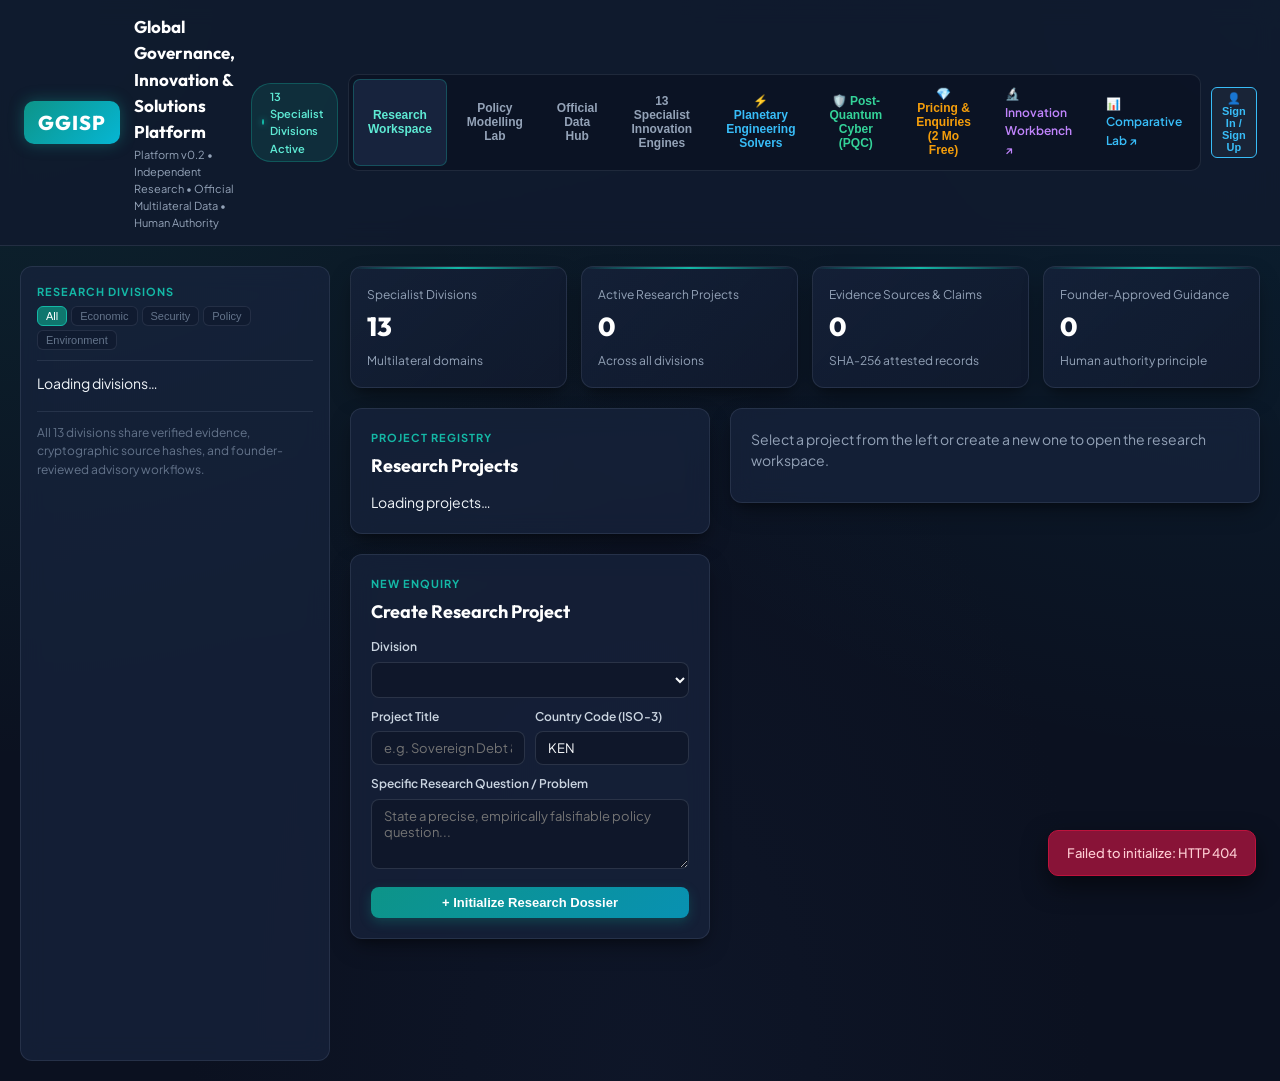
==== ggisp/index.html @ aaa2b077 "feat(pricing): Set Sovereign tier charges to ,000 USD/month with 2-month free trial" ====
<!doctype html>
<html lang="en">
<head>
  <meta charset="utf-8">
  <meta name="viewport" content="width=device-width, initial-scale=1">
  <title>GGISP Platform v0.2 • Global Governance, Innovation & Solutions Platform</title>
  <link rel="preconnect" href="https://fonts.googleapis.com">
  <link rel="preconnect" href="https://fonts.gstatic.com" crossorigin>
  <link href="https://fonts.googleapis.com/css2?family=Outfit:wght@400;500;600;700;800&family=Plus+Jakarta+Sans:wght@400;500;600;700&display=swap" rel="stylesheet">
  <style>
    :root {
      --bg-main: #0b1120;
      --bg-surface: #111a2e;
      --bg-card: #17233d;
      --bg-glass: rgba(23, 35, 61, 0.75);
      --border: rgba(148, 163, 184, 0.15);
      --border-accent: rgba(20, 184, 166, 0.4);
      --teal-glow: #14b8a6;
      --teal-dark: #0f766e;
      --cyan: #06b6d4;
      --gold: #f59e0b;
      --rose: #f43f5e;
      --emerald: #10b981;
      --text-main: #f1f5f9;
      --text-muted: #94a3b8;
      --text-dim: #64748b;
      --radius: 12px;
      --shadow: 0 10px 25px -5px rgba(0, 0, 0, 0.4), 0 8px 10px -6px rgba(0, 0, 0, 0.3);
    }
    * { box-sizing: border-box; }
    body {
      margin: 0;
      background: var(--bg-main);
      color: var(--text-main);
      font-family: 'Plus Jakarta Sans', -apple-system, BlinkMacSystemFont, Segoe UI, Roboto, sans-serif;
      font-size: 14px;
      line-height: 1.55;
      background-image: 
        radial-gradient(at 0% 0%, rgba(20, 184, 166, 0.12) 0px, transparent 50%),
        radial-gradient(at 100% 0%, rgba(6, 182, 212, 0.1) 0px, transparent 50%),
        radial-gradient(at 50% 100%, rgba(15, 23, 42, 0.8) 0px, transparent 50%);
      min-height: 100vh;
    }
    header {
      background: rgba(17, 26, 46, 0.85);
      backdrop-filter: blur(12px);
      border-bottom: 1px solid var(--border);
      padding: 14px 24px;
      position: sticky;
      top: 0;
      z-index: 50;
      display: flex;
      align-items: center;
      justify-content: space-between;
      gap: 16px;
    }
    .brand { display: flex; align-items: center; gap: 14px; }
    .brand-logo {
      background: linear-gradient(135deg, #0d9488, #06b6d4);
      color: white;
      font-family: 'Outfit', sans-serif;
      font-weight: 800;
      font-size: 20px;
      padding: 6px 14px;
      border-radius: 10px;
      letter-spacing: 1px;
      box-shadow: 0 0 15px rgba(20, 184, 166, 0.35);
    }
    .brand h1 { margin: 0; font-family: 'Outfit', sans-serif; font-size: 17px; font-weight: 700; color: #fff; }
    .brand small { display: block; color: var(--text-muted); font-size: 11px; }
    .header-pills { display: flex; align-items: center; gap: 10px; }
    .status-pill {
      background: rgba(20, 184, 166, 0.12);
      border: 1px solid rgba(20, 184, 166, 0.3);
      color: #5eead4;
      font-size: 11px;
      font-weight: 600;
      padding: 4px 10px;
      border-radius: 20px;
      display: flex;
      align-items: center;
      gap: 6px;
    }
    .status-pill::before {
      content: ''; display: inline-block; width: 6px; height: 6px; border-radius: 50%; background: #14b8a6;
      box-shadow: 0 0 6px #14b8a6;
    }
    .top-nav {
      display: flex;
      gap: 6px;
      background: rgba(11, 17, 32, 0.6);
      padding: 4px;
      border-radius: 10px;
      border: 1px solid var(--border);
    }
    .nav-btn {
      background: transparent;
      border: 0;
      color: var(--text-muted);
      padding: 6px 14px;
      border-radius: 7px;
      font-size: 12px;
      font-weight: 600;
      cursor: pointer;
      transition: all .2s;
    }
    .nav-btn.active, .nav-btn:hover { background: var(--bg-card); color: #fff; }
    .nav-btn.active { color: #5eead4; border: 1px solid rgba(20, 184, 166, 0.3); }

    .layout {
      max-width: 1540px;
      margin: 0 auto;
      padding: 20px;
      display: grid;
      grid-template-columns: 310px minmax(0, 1fr);
      gap: 20px;
    }
    aside {
      background: var(--bg-glass);
      backdrop-filter: blur(12px);
      border: 1px solid var(--border);
      border-radius: var(--radius);
      padding: 16px;
      height: calc(100vh - 105px);
      overflow-y: auto;
      position: sticky;
      top: 85px;
    }
    .panel {
      background: var(--bg-glass);
      backdrop-filter: blur(12px);
      border: 1px solid var(--border);
      border-radius: var(--radius);
      padding: 20px;
      margin-bottom: 20px;
      box-shadow: var(--shadow);
    }
    .panel:hover { border-color: rgba(148, 163, 184, 0.25); }

    .eyebrow {
      font-size: 11px;
      font-weight: 700;
      text-transform: uppercase;
      letter-spacing: 1px;
      color: var(--teal-glow);
      margin-bottom: 6px;
      display: flex;
      align-items: center;
      gap: 6px;
    }
    h2 { font-family: 'Outfit', sans-serif; font-size: 18px; font-weight: 700; margin: 0 0 12px; color: #fff; }
    h3 { font-family: 'Outfit', sans-serif; font-size: 15px; font-weight: 600; margin: 0 0 8px; color: #e2e8f0; }
    p { margin: 0 0 10px; color: var(--text-muted); }
    .help { font-size: 12px; color: var(--text-dim); }

    /* Domain List */
    .domain-filter {
      display: flex;
      gap: 4px;
      flex-wrap: wrap;
      margin-bottom: 12px;
      padding-bottom: 10px;
      border-bottom: 1px solid var(--border);
    }
    .df-btn {
      background: rgba(15, 23, 42, 0.5);
      border: 1px solid var(--border);
      color: var(--text-dim);
      font-size: 11px;
      padding: 3px 8px;
      border-radius: 6px;
      cursor: pointer;
    }
    .df-btn.active { background: var(--teal-dark); color: #fff; border-color: var(--teal-glow); }

    .domain-item {
      width: 100%;
      text-align: left;
      padding: 10px 12px;
      border-radius: 8px;
      background: transparent;
      border: 1px solid transparent;
      color: var(--text-main);
      display: flex;
      justify-content: space-between;
      align-items: center;
      cursor: pointer;
      margin-bottom: 4px;
      transition: all .15s;
    }
    .domain-item:hover { background: rgba(255, 255, 255, 0.04); }
    .domain-item.active { background: rgba(20, 184, 166, 0.12); border-color: var(--border-accent); color: #5eead4; }
    .domain-info b { display: block; font-size: 13px; font-weight: 600; }
    .domain-info small { color: var(--text-dim); font-size: 11px; }
    .badge {
      background: rgba(148, 163, 184, 0.15);
      color: var(--text-muted);
      font-size: 11px;
      padding: 2px 7px;
      border-radius: 12px;
      font-weight: 600;
    }

    /* Metrics Grid */
    .metrics {
      display: grid;
      grid-template-columns: repeat(4, 1fr);
      gap: 14px;
      margin-bottom: 20px;
    }
    .metric-card {
      background: linear-gradient(135deg, rgba(23, 35, 61, 0.7), rgba(17, 26, 46, 0.8));
      border: 1px solid var(--border);
      padding: 16px;
      border-radius: var(--radius);
      box-shadow: var(--shadow);
      position: relative;
      overflow: hidden;
    }
    .metric-card::after {
      content: '';
      position: absolute;
      top: 0; left: 0; right: 0; height: 2px;
      background: linear-gradient(90deg, transparent, var(--teal-glow), transparent);
    }
    .metric-num { font-family: 'Outfit', sans-serif; font-size: 26px; font-weight: 800; color: #fff; margin: 2px 0; }
    .metric-card small { color: var(--text-muted); font-size: 12px; }

    /* Work Area Grid */
    .grid-2 { display: grid; grid-template-columns: 360px minmax(0, 1fr); gap: 20px; }

    /* Forms & Inputs */
    label { display: block; font-size: 12px; font-weight: 600; color: #cbd5e1; margin-bottom: 5px; }
    input:not([type="checkbox"]), select, textarea {
      width: 100%;
      background: #0f172a;
      border: 1px solid rgba(148, 163, 184, 0.2);
      border-radius: 8px;
      padding: 8px 12px;
      color: #f8fafc;
      font-family: inherit;
      font-size: 13px;
      transition: border-color .2s;
    }
    input:focus, select:focus, textarea:focus {
      outline: none;
      border-color: var(--teal-glow);
      box-shadow: 0 0 0 3px rgba(20, 184, 166, 0.2);
    }
    textarea { min-height: 70px; resize: vertical; }
    .row-2 { display: grid; grid-template-columns: 1fr 1fr; gap: 10px; }
    .row-3 { display: grid; grid-template-columns: 1fr 1fr 1fr; gap: 10px; }

    /* Buttons */
    .btn {
      display: inline-flex;
      align-items: center;
      justify-content: center;
      gap: 6px;
      padding: 8px 16px;
      border-radius: 8px;
      font-weight: 600;
      font-size: 13px;
      cursor: pointer;
      transition: all .2s;
      border: 0;
    }
    .btn-primary {
      background: linear-gradient(135deg, #0d9488, #0891b2);
      color: white;
      box-shadow: 0 4px 12px rgba(13, 148, 136, 0.3);
    }
    .btn-primary:hover { opacity: 0.92; transform: translateY(-1px); }
    .btn-secondary {
      background: rgba(30, 41, 59, 0.7);
      border: 1px solid var(--border);
      color: #e2e8f0;
    }
    .btn-secondary:hover { background: rgba(51, 65, 85, 0.8); border-color: rgba(148, 163, 184, 0.3); }
    .btn-gold {
      background: linear-gradient(135deg, #d97706, #b45309);
      color: white;
    }
    .btn-sm { font-size: 11px; padding: 4px 10px; border-radius: 6px; }

    /* Tags & Statuses */
    .tag {
      font-size: 11px;
      font-weight: 700;
      padding: 3px 8px;
      border-radius: 12px;
      display: inline-flex;
      align-items: center;
      gap: 4px;
      text-transform: uppercase;
      letter-spacing: 0.5px;
    }
    .tag.supported, .tag.ready, .tag.approved { background: rgba(16, 185, 129, 0.15); color: #34d399; border: 1px solid rgba(16, 185, 129, 0.3); }
    .tag.unverified, .tag.concept, .tag.draft { background: rgba(245, 158, 11, 0.15); color: #fbbf24; border: 1px solid rgba(245, 158, 11, 0.3); }
    .tag.disputed, .tag.error { background: rgba(244, 63, 94, 0.15); color: #fb7185; border: 1px solid rgba(244, 63, 94, 0.3); }
    .tag.research, .tag.review { background: rgba(6, 182, 212, 0.15); color: #38bdf8; border: 1px solid rgba(6, 182, 212, 0.3); }

    /* Project Cards */
    .project-card {
      background: rgba(15, 23, 42, 0.6);
      border: 1px solid var(--border);
      border-radius: 9px;
      padding: 12px 14px;
      margin-bottom: 8px;
      cursor: pointer;
      text-align: left;
      width: 100%;
      color: var(--text-main);
      transition: all .15s;
    }
    .project-card:hover { border-color: rgba(20, 184, 166, 0.4); background: rgba(20, 184, 166, 0.05); }
    .project-card.active { border-color: var(--teal-glow); background: rgba(20, 184, 166, 0.12); }
    .project-card b { display: block; font-size: 13px; margin-bottom: 3px; color: #fff; }
    .project-card small { color: var(--text-muted); font-size: 11px; }

    /* Dossier Records */
    .record-card {
      background: rgba(15, 23, 42, 0.5);
      border: 1px solid var(--border);
      border-radius: 9px;
      padding: 14px;
      margin-bottom: 10px;
    }
    .record-card:hover { border-color: rgba(148, 163, 184, 0.25); }
    .record-header { display: flex; justify-content: space-between; align-items: flex-start; gap: 10px; margin-bottom: 6px; }

    /* Live Data Card */
    .data-pill {
      background: rgba(15, 23, 42, 0.8);
      border: 1px solid var(--border);
      border-radius: 8px;
      padding: 10px;
      text-align: center;
    }
    .data-pill small { color: var(--text-dim); display: block; font-size: 10px; text-transform: uppercase; }
    .data-pill b { font-family: 'Outfit', sans-serif; font-size: 16px; color: #38bdf8; display: block; margin-top: 2px; }

    /* SVG Chart */
    .chart-container {
      background: #090d16;
      border: 1px solid var(--border);
      border-radius: 10px;
      padding: 14px;
      margin: 14px 0;
    }
    svg.chart { width: 100%; height: 210px; overflow: visible; }
    .chart-legend { display: flex; gap: 15px; font-size: 11px; margin-top: 8px; justify-content: center; }
    .legend-item { display: flex; align-items: center; gap: 5px; color: var(--text-muted); }
    .legend-color { width: 10px; height: 10px; border-radius: 2px; }

    /* Notification message */
    #notification {
      position: fixed;
      bottom: 24px;
      right: 24px;
      max-width: 420px;
      z-index: 100;
      padding: 12px 18px;
      border-radius: 10px;
      box-shadow: 0 10px 25px rgba(0,0,0,0.5);
      font-size: 13px;
      font-weight: 500;
      display: none;
      animation: slideIn .2s ease;
    }
    #notification.success { background: #064e3b; border: 1px solid #059669; color: #a7f3d0; }
    #notification.error { background: #881337; border: 1px solid #be123c; color: #fecdd3; }
    @keyframes slideIn { from { transform: translateY(20px); opacity: 0; } to { transform: translateY(0); opacity: 1; } }

    /* Responsive */
    @media (max-width: 1080px) {
      .layout { grid-template-columns: 1fr; }
      aside { height: auto; position: static; }
      .grid-2 { grid-template-columns: 1fr; }
      .metrics { grid-template-columns: repeat(2, 1fr); }
    }
  </style>
</head>
<body>

<header>
  <div class="brand">
    <div class="brand-logo">GGISP</div>
    <div>
      <h1>Global Governance, Innovation & Solutions Platform</h1>
      <small>Platform v0.2 • Independent Research • Official Multilateral Data • Human Authority</small>
    </div>
  </div>
  <div class="header-pills">
    <span class="status-pill">13 Specialist Divisions Active</span>
    <div class="top-nav">
      <button class="nav-btn active" data-tab="workspace">Research Workspace</button>
      <button class="nav-btn" data-tab="models">Policy Modelling Lab</button>
      <button class="nav-btn" data-tab="official-data">Official Data Hub</button>
      <button class="nav-btn" data-tab="specialist">13 Specialist Innovation Engines</button>
      <button class="nav-btn" data-tab="engineering" style="color: #38bdf8; font-weight: 700;">⚡ Planetary Engineering Solvers</button>
      <button class="nav-btn" data-tab="pqc" style="color: #34d399; font-weight: 700;">🛡️ Post-Quantum Cyber (PQC)</button>
      <button class="nav-btn" data-tab="pricing" style="color: #f59e0b; font-weight: 700;">💎 Pricing & Enquiries (2 Mo Free)</button>
      <a href="/workbench" target="_blank" class="nav-btn" style="color:#c084fc; text-decoration:none; display:inline-flex; align-items:center; gap:4px;">🔬 Innovation Workbench ↗</a>
      <a href="/lab" target="_blank" class="nav-btn" style="color:#38bdf8; text-decoration:none; display:inline-flex; align-items:center; gap:4px;">📊 Comparative Lab ↗</a>
    </div>
    <div id="userAuthWidget" style="display: flex; align-items: center; gap: 8px;">
      <button id="authModalBtn" class="btn btn-secondary btn-sm" style="border-color: #38bdf8; color: #38bdf8; display: flex; align-items: center; gap: 5px; cursor: pointer;">
        👤 Sign In / Sign Up
      </button>
      <div id="userLoggedInPill" style="display: none; align-items: center; gap: 8px; background: rgba(15, 23, 42, 0.9); border: 1px solid rgba(56, 189, 248, 0.4); padding: 4px 10px; border-radius: 20px; font-size: 11px;">
        <span id="userDisplayName" style="font-weight: 600; color: #fff;"></span>
        <span id="userRoleBadge" class="badge" style="font-size: 10px;"></span>
        <button id="btnSignOut" style="background: transparent; border: 0; color: #f43f5e; cursor: pointer; font-size: 11px; padding: 0 4px; font-weight: 600;" title="Sign Out">Sign Out</button>
      </div>
    </div>
  </div>
</header>

<div class="layout">
  <!-- Sidebar: 13 Divisions -->
  <aside>
    <div class="eyebrow">RESEARCH DIVISIONS</div>
    <div class="domain-filter">
      <button class="df-btn active" data-family="all">All</button>
      <button class="df-btn" data-family="economic">Economic</button>
      <button class="df-btn" data-family="high">Security</button>
      <button class="df-btn" data-family="policy">Policy</button>
      <button class="df-btn" data-family="environment">Environment</button>
    </div>
    <div id="domainList">Loading divisions…</div>
    <div style="margin-top: 16px; padding-top: 12px; border-top: 1px solid var(--border);" class="help">
      All 13 divisions share verified evidence, cryptographic source hashes, and founder-reviewed advisory workflows.
    </div>
  </aside>

  <!-- Main View -->
  <main>
    <div class="metrics" id="metricsBar">
      <div class="metric-card"><small>Specialist Divisions</small><div class="metric-num">13</div><small>Multilateral domains</small></div>
      <div class="metric-card"><small>Active Research Projects</small><div class="metric-num" id="metricProjects">0</div><small>Across all divisions</small></div>
      <div class="metric-card"><small>Evidence Sources & Claims</small><div class="metric-num" id="metricEvidence">0</div><small>SHA-256 attested records</small></div>
      <div class="metric-card"><small>Founder-Approved Guidance</small><div class="metric-num" id="metricApproved">0</div><small>Human authority principle</small></div>
    </div>

    <!-- TAB 1: WORKSPACE -->
    <div id="tab-workspace" class="tab-content">
      <div class="grid-2">
        <div>
          <!-- Projects List -->
          <div class="panel">
            <div class="eyebrow">PROJECT REGISTRY</div>
            <h2>Research Projects</h2>
            <div id="projectList">Loading projects…</div>
          </div>

          <!-- Create Project -->
          <div class="panel">
            <div class="eyebrow">NEW ENQUIRY</div>
            <h2>Create Research Project</h2>
            <form id="createProjectForm">
              <div style="margin-bottom: 10px;">
                <label>Division</label>
                <select id="projDomain" name="domain_slug" required></select>
              </div>
              <div class="row-2" style="margin-bottom: 10px;">
                <div>
                  <label>Project Title</label>
                  <input name="title" minlength="4" maxlength="180" placeholder="e.g. Sovereign Debt & Tariff Shocks" required>
                </div>
                <div>
                  <label>Country Code (ISO-3)</label>
                  <input name="country_code" value="KEN" maxlength="5" required>
                </div>
              </div>
              <div style="margin-bottom: 12px;">
                <label>Specific Research Question / Problem</label>
                <textarea name="problem" minlength="15" placeholder="State a precise, empirically falsifiable policy question..." required></textarea>
              </div>
              <button class="btn btn-primary" type="submit" style="width:100%;">+ Initialize Research Dossier</button>
            </form>
          </div>
        </div>

        <!-- Project Dossier Workspace -->
        <div id="dossierWorkspace">
          <div class="panel">
            <p>Select a project from the left or create a new one to open the research workspace.</p>
          </div>
        </div>
      </div>
    </div>

    <!-- TAB 2: MODELLING LAB -->
    <div id="tab-models" class="tab-content" style="display:none;">
      <div class="panel">
        <div class="eyebrow">QUANTITATIVE SIMULATION LAB</div>
        <h2>Validated Mathematical Policy Models</h2>
        <p>Transparent, peer-checkable stock-flow equations and cross-domain simulations calibrated with official data.</p>
        
        <div class="top-nav" style="margin-bottom: 16px; width: fit-content;">
          <button class="nav-btn active" data-model="debt">Dynamic Sovereign Debt Model</button>
          <button class="nav-btn" data-model="devfin">Development Finance Allocation</button>
          <button class="nav-btn" data-model="cross">Cross-Domain Macro-Fiscal Simulator</button>
        </div>

        <!-- Model 1: Dynamic Sovereign Debt -->
        <div id="model-pane-debt">
          <form id="debtModelForm">
            <div class="row-3" style="margin-bottom: 10px;">
              <div><label>Initial Debt / GDP (%)</label><input type="number" step="0.1" name="initial_debt_percent_gdp" value="70.8" required></div>
              <div><label>Effective Nominal Interest Rate (%)</label><input type="number" step="0.1" name="interest_rate_percent" value="7.2" required></div>
              <div><label>Nominal GDP Growth (%)</label><input type="number" step="0.1" name="nominal_gdp_growth_percent" value="6.5" required></div>
            </div>
            <div class="row-3" style="margin-bottom: 10px;">
              <div><label>Primary Budget Surplus / GDP (%)</label><input type="number" step="0.1" name="primary_surplus_percent_gdp" value="-0.8" required></div>
              <div><label>Foreign Currency Debt Share (%)</label><input type="number" step="1" name="foreign_debt_share_percent" value="55" required></div>
              <div><label>Year-1 Currency Depreciation (%)</label><input type="number" step="0.5" name="currency_depreciation_percent" value="10" required></div>
            </div>
            <div class="row-2" style="margin-bottom: 14px;">
              <div><label>Contingent Liabilities Shock (% GDP)</label><input type="number" step="0.5" name="contingent_liabilities_percent_gdp" value="0.0"></div>
              <div><label>Simulation Horizon (Years)</label><input type="number" min="1" max="25" name="years" value="5" required></div>
            </div>
            <div style="display:flex; gap:10px;">
              <button class="btn btn-primary" type="submit">Run Debt Scenarios</button>
              <button class="btn btn-secondary" type="button" id="saveDebtSimBtn">Save Result to Selected Project</button>
            </div>
          </form>
          <div id="debtModelOutput" style="margin-top: 16px;"></div>
        </div>

        <!-- Model 2: Development Finance -->
        <div id="model-pane-devfin" style="display:none;">
          <form id="devfinModelForm">
            <div class="row-3" style="margin-bottom: 10px;">
              <div><label>Financing Pool (Million USD)</label><input type="number" step="10" name="total_financing_pool_million_usd" value="2500" required></div>
              <div><label>National GDP (Million USD)</label><input type="number" step="100" name="country_gdp_million_usd" value="110000" required></div>
              <div><label>Annual Govt Revenue (Million USD)</label><input type="number" step="100" name="annual_govt_revenue_million_usd" value="19500" required></div>
            </div>
            <div class="row-3" style="margin-bottom: 10px;">
              <div><label>Existing Debt Service (Million USD)</label><input type="number" step="10" name="current_annual_debt_service_million_usd" value="4800" required></div>
              <div><label>Concessional Interest (%)</label><input type="number" step="0.1" name="concessional_interest_rate_percent" value="1.8" required></div>
              <div><label>Grant Share (%)</label><input type="number" step="1" name="grant_element_share_percent" value="35" required></div>
            </div>
            <div class="row-2" style="margin-bottom: 14px;">
              <div><label>Sector Weights: Infra / Health / Edu / Climate (%)</label>
                <div class="row-2">
                  <input type="number" name="infrastructure_weight" value="35" title="Infrastructure">
                  <input type="number" name="healthcare_weight" value="25" title="Healthcare">
                  <input type="number" name="education_weight" value="20" title="Education">
                  <input type="number" name="climate_adaptation_weight" value="20" title="Climate">
                </div>
              </div>
              <div><label>Loan Maturity (Years)</label><input type="number" name="loan_maturity_years" value="25" required></div>
            </div>
            <button class="btn btn-primary" type="submit">Optimize Capital Allocation</button>
          </form>
          <div id="devfinModelOutput" style="margin-top: 16px;"></div>
        </div>

        <!-- Model 3: Cross Domain Macro-Fiscal -->
        <div id="model-pane-cross" style="display:none;">
          <form id="crossModelForm">
            <div class="row-3" style="margin-bottom: 10px;">
              <div><label>Country Code</label><input name="country_code" value="KEN" required></div>
              <div><label>Initial Debt / GDP (%)</label><input type="number" step="0.1" name="initial_debt_percent_gdp" value="70.8" required></div>
              <div><label>Baseline GDP Growth (%)</label><input type="number" step="0.1" name="baseline_gdp_growth_percent" value="5.2" required></div>
            </div>
            <div class="row-3" style="margin-bottom: 10px;">
              <div><label>Annual Exports (Million USD)</label><input type="number" step="10" name="annual_exports_million_usd" value="7430" required></div>
              <div><label>Trade Openness / GDP (%)</label><input type="number" step="0.5" name="trade_openness_percent_gdp" value="34.5" required></div>
              <div><label>Partner Tariff Shock (Delta pp)</label><input type="number" step="0.5" name="partner_tariff_shock_delta_pp" value="5.0" required></div>
            </div>
            <div class="row-2" style="margin-bottom: 14px;">
              <div><label>Concessional MDB Financing (Million USD/yr)</label><input type="number" step="10" name="annual_concessional_finance_million_usd" value="1200" required></div>
              <div><label>Simulation Horizon (Years)</label><input type="number" min="1" max="15" name="years" value="5" required></div>
            </div>
            <button class="btn btn-primary" type="submit">Simulate Cross-Domain Policy Paths</button>
          </form>
          <div id="crossModelOutput" style="margin-top: 16px;"></div>
        </div>

      </div>
    </div>

    <!-- TAB 3: OFFICIAL DATA HUB -->
    <div id="tab-official-data" class="tab-content" style="display:none;">
      <div class="panel">
        <div class="eyebrow">MULTILATERAL DATA INTEGRATION</div>
        <h2>World Bank • IMF • WTO Official Data Hub</h2>
        <p>Live queries with authenticated fallback datasets and cryptographic provenance snapshots.</p>

        <div style="display: flex; gap: 10px; align-items: center; margin-bottom: 16px;">
          <label style="margin:0; font-size:13px;">Select Benchmark Sovereign:</label>
          <select id="countrySelect" style="max-width: 250px;">
            <option value="KEN">Kenya (KEN) — Sub-Saharan Africa</option>
            <option value="GHA">Ghana (GHA) — West Africa</option>
            <option value="LKA">Sri Lanka (LKA) — South Asia</option>
            <option value="ARG">Argentina (ARG) — Latin America</option>
            <option value="ZMB">Zambia (ZMB) — Southern Africa</option>
            <option value="VNM">Vietnam (VNM) — East Asia</option>
            <option value="IND">India (IND) — South Asia</option>
          </select>
          <button class="btn btn-primary" id="fetchOfficialBtn">Query Multilateral Hub</button>
          <button class="btn btn-gold" id="applyToModelsBtn">Apply to Simulation Lab →</button>
        </div>

        <div id="officialDataDisplay">Click "Query Multilateral Hub" to inspect harmonized World Bank, IMF, and WTO data.</div>
      </div>
    </div>

    <!-- TAB 4: 13 SPECIALIST INNOVATION ENGINES -->
    <div id="tab-specialist" class="tab-content" style="display:none;">
      <div class="panel">
        <div class="eyebrow">HIGH INNOVATION SUITE • 13 DOMAINS</div>
        <h2>Specialist Quantitative Innovation Engines</h2>
        <p>Advanced algorithmic policy solvers for every international domain — from nuclear safeguards and orbital space safety to global minimum taxes and genomic early warning.</p>

        <div style="display: flex; gap: 12px; align-items: center; margin-bottom: 18px; flex-wrap: wrap;">
          <label style="margin:0; font-size:13px; font-weight:600;">Select Specialist Division:</label>
          <select id="specialistEngineSelect" style="max-width: 380px;"></select>
          <button class="btn btn-primary" id="loadEngineSpecBtn">Configure Parameters</button>
        </div>

        <div id="engineCardHeader" class="record-card" style="margin-bottom:16px; border-left: 3px solid var(--teal-glow);">
          <div class="record-header">
            <div>
              <b id="engineTitleDisplay" style="font-size:15px; color:#fff;">Select an engine</b>
              <small id="engineInstDisplay" style="color:var(--text-dim); display:block; margin-top:2px;"></small>
            </div>
            <span class="tag supported" id="engineSlugBadge">DOMAIN ENGINE</span>
          </div>
          <p id="engineDescDisplay" style="font-size:13px; margin: 6px 0 0; color:#cbd5e1;"></p>
        </div>

        <div class="grid-2">
          <!-- Parameter Inputs -->
          <div class="panel" style="padding:16px; background:rgba(15,23,42,0.6);">
            <div class="eyebrow">ALGORITHMIC PARAMETERS</div>
            <form id="specialistEngineForm">
              <div id="engineParamFields"></div>
              <button class="btn btn-primary" type="submit" style="width:100%; margin-top:14px;">▶ Execute Quantitative Engine</button>
            </form>
          </div>

          <!-- Output Display -->
          <div class="panel" style="padding:16px; background:rgba(15,23,42,0.6);">
            <div class="eyebrow">SIMULATION OUTPUT & POLICY EVALUATION</div>
            <div id="engineOutputDisplay"><p class="help">Configure parameters and click "Execute Quantitative Engine" to run calculations.</p></div>
          </div>
        </div>
      </div>
    <!-- TAB 5: PLANETARY ENGINEERING SOLVERS & ADVANCED TECHNOLOGIES -->
    <div id="tab-engineering" class="tab-content" style="display:none;">
      <div class="panel" style="background: linear-gradient(135deg, rgba(23, 35, 61, 0.9), rgba(15, 23, 42, 0.95)); border: 1px solid rgba(56, 189, 248, 0.3);">
        <div class="eyebrow" style="color: #38bdf8;">MISSION CONTROL • ADVANCED PLANETARY ENGINEERING</div>
        <h2 style="font-size: 22px; margin-top: 4px;">Real-World Operational Solvers & Cryptographic Verification Deck</h2>
        <p style="color: var(--text-muted); max-width: 900px; margin-bottom: 20px;">
          Direct machine-actionable execution payloads across international operations centers: CCSDS 508.0 Conjunction Data Messages (CDM), HL7 / FHIR R4 Critical Care Transfers, OASIS STIX 2.1 Enclave Playbooks, OGC GeoJSON Exploration Drill targets, EVM Parametric Smart Contracts, and SHA-256 Merkle Proof Attestation.
        </p>

        <!-- Engineering Sub-Grid -->
        <div style="display: grid; grid-template-columns: 1fr 1fr; gap: 20px;">
          
          <!-- LEFT: SYSTEMIC CASCADE SOLVER -->
          <div class="panel" style="background: rgba(11, 17, 32, 0.7); border: 1px solid rgba(148, 163, 184, 0.2);">
            <div class="eyebrow" style="color: #f59e0b;">CROSS-DOMAIN NON-LINEAR COUPLING</div>
            <h3 style="margin-top:0;">Autonomous Cascade Stress-Tester & Pareto Optimizer</h3>
            <p style="font-size:12px; color:var(--text-muted);">
              Models compounding multi-system shocks across climate, sovereign debt, pandemic ICU demand, space debris conjunctions, and critical minerals.
            </p>

            <form id="cascadeSolverForm">
              <div style="margin-bottom: 10px;">
                <label style="display:flex; justify-content:space-between;">
                  <span>Cyclone Windspeed (Knots)</span>
                  <b id="lblCyclone">120 kts (Cat 4)</b>
                </label>
                <input type="range" id="rngCyclone" min="65" max="185" value="120" style="width:100%;">
              </div>

              <div style="margin-bottom: 10px;">
                <label style="display:flex; justify-content:space-between;">
                  <span>Sovereign Debt / GDP (%)</span>
                  <b id="lblDebt">82.0%</b>
                </label>
                <input type="range" id="rngDebt" min="35" max="160" value="82" style="width:100%;">
              </div>

              <div style="margin-bottom: 10px;">
                <label style="display:flex; justify-content:space-between;">
                  <span>Pandemic ICU Surge (R₀)</span>
                  <b id="lblR0">3.2</b>
                </label>
                <input type="range" id="rngR0" min="1.0" max="6.0" step="0.1" value="3.2" style="width:100%;">
              </div>

              <div style="margin-bottom: 10px;">
                <label style="display:flex; justify-content:space-between;">
                  <span>Critical Mineral Embargo Shock (%)</span>
                  <b id="lblMinerals">35% Export Ban</b>
                </label>
                <input type="range" id="rngMinerals" min="0" max="80" value="35" style="width:100%;">
              </div>

              <div style="margin-bottom: 14px;">
                <label style="display:flex; justify-content:space-between;">
                  <span>Available Fiscal Contingency Reserve ($M USD)</span>
                  <b id="lblBuffer">$250M USD</b>
                </label>
                <input type="range" id="rngBuffer" min="20" max="1000" step="10" value="250" style="width:100%;">
              </div>

              <button type="submit" class="btn btn-primary" style="width:100%; background: linear-gradient(135deg, #0284c7, #0d9488);">
                ⚡ Compute Non-Linear Contagion & Pareto Intervention
              </button>
            </form>

            <div id="cascadeResultsDisplay" style="margin-top: 14px;"></div>
          </div>

          <!-- RIGHT: OPERATIONAL PLAYBOOK GENERATOR -->
          <div>
            <div class="panel" style="background: rgba(11, 17, 32, 0.7); border: 1px solid rgba(148, 163, 184, 0.2); margin-bottom: 20px;">
              <div class="eyebrow" style="color: #10b981;">REAL-WORLD MACHINE DISPATCH</div>
              <h3 style="margin-top:0;">Automated Operational Playbook Generator</h3>
              <p style="font-size:12px; color:var(--text-muted);">
                Generate ready-to-deploy machine protocols adhering directly to aerospace, healthcare, cybersecurity, and financial engineering standards.
              </p>

              <div style="display:flex; gap:10px; margin-bottom:12px;">
                <select id="playbookDomainSelect" style="flex:1;">
                  <option value="space-security">Space Security • CCSDS 508.0 Conjunction Data Message (CDM)</option>
                  <option value="global-health">Global Health • HL7 / FHIR R4 Critical Care Transfer Bundle</option>
                  <option value="cybersecurity">Cybersecurity • OASIS STIX 2.1 Threat Indicator & D3FEND Playbook</option>
                  <option value="critical-minerals">Critical Minerals • OGC GeoJSON High-Prospectivity Drill Targets</option>
                  <option value="climate-finance">Climate Finance • EVM Solidity Parametric Payout Smart Contract</option>
                  <option value="sovereign-debt">Sovereign Debt • ICMA Enhanced Single-Limb CAC Voting Script</option>
                  <option value="nuclear-security">Nuclear Security • IAEA Safeguards Zero-Knowledge Inspection Manifest</option>
                  <option value="un-security-council">UN Security Council • UNSC Resolution Voting & Article 108 Ledger</option>
                  <option value="wto-trade">WTO & Global Trade • WTO Tariff Harmonized Schedule & Chokepoint Reroute</option>
                  <option value="ai-governance">AI Governance • NIST OSCAL Machine-Readable Security Assessment</option>
                  <option value="ocean-governance">Ocean Governance • FAO Port State Measures Agreement IUU Notice</option>
                  <option value="international-tax">International Taxation • OECD Pillar Two GloBE XML CbCR Return</option>
                  <option value="development-finance">Development Finance • MDB Risk-Participation Guarantee Term Sheet</option>
                </select>
                <button id="btnGeneratePlaybook" class="btn btn-gold">Generate Payload</button>
              </div>

              <div style="display:flex; justify-content:space-between; align-items:center; margin-bottom:6px;">
                <span style="font-size:11px; color:var(--text-muted);" id="playbookFormatTag">Standard: JSON Payload</span>
                <button class="btn btn-secondary" style="padding:4px 10px; font-size:11px;" id="btnCopyPlaybook">📋 Copy Code</button>
              </div>
              <pre id="playbookCodeViewer" style="background:#050914; border:1px solid #1e293b; padding:12px; border-radius:8px; font-family:monospace; font-size:11px; max-height:280px; overflow-y:auto; color:#38bdf8; margin:0;">Click "Generate Payload" to generate standardized machine-actionable instructions.</pre>
            </div>

            <!-- CRYPTOGRAPHIC MERKLE TREE AUDITOR -->
            <div class="panel" style="background: rgba(11, 17, 32, 0.7); border: 1px solid rgba(148, 163, 184, 0.2);">
              <div class="eyebrow" style="color: #a855f7;">CRYPTOGRAPHIC TAMPER-PROOF ATTESTATION</div>
              <h3 style="margin-top:0;">Planetary Evidence Merkle Tree & Audit Proof Terminal</h3>
              <p style="font-size:12px; color:var(--text-muted);">
                SHA-256 Merkle tree anchoring all projects, sources, simulations, and founder approvals into a verifiable cryptographic root.
              </p>
              
              <div style="display:flex; gap:10px; margin-bottom:12px;">
                <button id="btnFetchMerkleTree" class="btn btn-primary" style="background:#7e22ce;">Inspect Live Merkle Root</button>
                <button id="btnVerifyLeafProof" class="btn btn-secondary">Verify Proof Path</button>
              </div>

              <div id="merkleTreeDisplay" style="font-size:12px; color:var(--text-muted); background:#050914; border:1px solid #1e293b; padding:10px; border-radius:8px;">
                Click "Inspect Live Merkle Root" to compute deterministic cryptographic state.
              </div>
            </div>

          </div>

        </div>
    </div>

    <!-- TAB 6: POST-QUANTUM CRYPTOGRAPHY & CYBER RESILIENCE (NIST FIPS 203/204/205) -->
    <div id="tab-pqc" class="tab-content" style="display:none;">
      <div class="panel" style="background: rgba(11, 17, 32, 0.85); border: 1px solid rgba(52, 211, 153, 0.35);">
        <div class="eyebrow" style="color: #34d399;">POST-QUANTUM CYBERSECURITY • NIST FIPS 203/204/205 STANDARDS</div>
        <h2 style="margin-top:2px;">Post-Quantum Cryptography & Quantum Threat Defense Subsystem</h2>
        <p style="color:var(--text-muted); font-size:13px; max-width:980px;">
          Hardened against Shor's and Grover's quantum cryptanalytic attacks. Implements Module-Lattice Key Encapsulation (ML-KEM / Kyber), Module-Lattice Digital Signatures (ML-DSA / Dilithium), Stateless Hash-Based Signatures (SLH-DSA / SPHINCS+), Hybrid Post-Quantum Envelope Encryption (AES-256-GCM), and Mosca's Theorem (HNDL) Threat Modeling.
        </p>

        <!-- PQC Status Summary Cards -->
        <div class="row-3" style="margin-bottom: 20px;">
          <div class="data-pill" style="border-color: rgba(52, 211, 153, 0.4); text-align:left; padding:14px;">
            <small style="color:#34d399; font-weight:700;">NIST FIPS 203 • LATTICE KEM</small>
            <b style="color:#f1f5f9; font-size:15px; margin:4px 0;">ML-KEM-768 (Kyber)</b>
            <div style="font-size:11px; color:#94a3b8;">192-bit Quantum IND-CCA2 Key Encapsulation over ring R_3329 with Fujisaki-Okamoto implicit rejection.</div>
          </div>
          <div class="data-pill" style="border-color: rgba(56, 189, 248, 0.4); text-align:left; padding:14px;">
            <small style="color:#38bdf8; font-weight:700;">NIST FIPS 204 • LATTICE SIGNATURES</small>
            <b style="color:#f1f5f9; font-size:15px; margin:4px 0;">ML-DSA-65 (Dilithium)</b>
            <div style="font-size:11px; color:#94a3b8;">EUF-CMA Quantum Digital Signatures using Fiat-Shamir with Aborts over R_8380417.</div>
          </div>
          <div class="data-pill" style="border-color: rgba(168, 85, 247, 0.4); text-align:left; padding:14px;">
            <small style="color:#c084fc; font-weight:700;">NIST FIPS 205 • STATELESS HASH</small>
            <b style="color:#f1f5f9; font-size:15px; margin:4px 0;">SLH-DSA (WOTS+)</b>
            <div style="font-size:11px; color:#94a3b8;">Stateless hash-based signatures relying purely on SHA3/SHAKE-256 pre-image resistance; immune to Shor's algorithm.</div>
          </div>
        </div>

        <div class="grid-2">
          <!-- Left Column: Interactive PQC Cryptographic Terminals -->
          <div>
            <!-- Terminal 1: ML-KEM-768 Interactive Key Encapsulation -->
            <div class="panel" style="background: rgba(15, 23, 42, 0.7); margin-bottom: 16px;">
              <div class="eyebrow" style="color: #34d399;">NIST FIPS 203 KEY ENCAPSULATION</div>
              <h3 style="margin-top:0;">ML-KEM-768 Key Encapsulation & Shared Secret Derivation</h3>
              <p style="font-size:11px; color:var(--text-muted);">
                Generate quantum public/private keypair, encapsulate a 256-bit secret, and verify round-trip secret reconciliation.
              </p>
              <div style="display:flex; gap:8px; margin-bottom:12px; flex-wrap:wrap;">
                <button class="btn btn-primary" id="btnPqcGenKem" style="background:linear-gradient(135deg, #059669, #0d9488);">🔑 Generate ML-KEM-768 Keypair</button>
                <button class="btn btn-secondary" id="btnPqcEncapsulate">🔒 Encapsulate Secret</button>
                <button class="btn btn-secondary" id="btnPqcDecapsulate">🔓 Decapsulate & Reconcile</button>
              </div>
              <div id="pqcKemDisplay" style="background:#050914; border:1px solid #1e293b; padding:12px; border-radius:8px; font-size:11px; color:#cbd5e1; max-height:220px; overflow-y:auto; font-family:monospace;">
                Click "Generate ML-KEM-768 Keypair" to initialize lattice ring R_3329.
              </div>
            </div>

            <!-- Terminal 2: ML-DSA-65 Quantum Digital Signatures -->
            <div class="panel" style="background: rgba(15, 23, 42, 0.7); margin-bottom: 16px;">
              <div class="eyebrow" style="color: #38bdf8;">NIST FIPS 204 DIGITAL SIGNATURES</div>
              <h3 style="margin-top:0;">ML-DSA-65 Quantum Digital Signatures & Anti-Tamper Engine</h3>
              <p style="font-size:11px; color:var(--text-muted);">
                Sign policy statements and empirical claims with lattice-based Fiat-Shamir proofs. Test anti-tamper rejection.
              </p>
              <div style="margin-bottom:8px;">
                <label style="font-size:11px;">Message to Sign / Attest:</label>
                <input id="pqcSignMessageInput" value="UN Multilateral Sovereign Debt Restructuring Protocol 2026 - Attested by Founder" style="font-size:12px;">
              </div>
              <div style="display:flex; gap:8px; margin-bottom:12px; flex-wrap:wrap;">
                <button class="btn btn-primary" id="btnPqcSignMessage">✍️ Sign with ML-DSA-65</button>
                <button class="btn btn-secondary" id="btnPqcVerifyMessage">✅ Verify Signature</button>
                <button class="btn btn-secondary" id="btnPqcTamperTest" style="color:#f43f5e; border-color:rgba(244,63,94,0.4);">⚠️ Simulate Tamper Attack</button>
              </div>
              <div id="pqcDsaDisplay" style="background:#050914; border:1px solid #1e293b; padding:12px; border-radius:8px; font-size:11px; color:#cbd5e1; max-height:220px; overflow-y:auto; font-family:monospace;">
                Click "Sign with ML-DSA-65" to generate quantum signature.
              </div>
            </div>

            <!-- Terminal 3: Post-Quantum Envelope Encryption -->
            <div class="panel" style="background: rgba(15, 23, 42, 0.7);">
              <div class="eyebrow" style="color: #f59e0b;">QUANTUM-SAFE ENVELOPE ENCRYPTION</div>
              <h3 style="margin-top:0;">Hybrid Envelope: ML-KEM-768 + AES-256-GCM</h3>
              <p style="font-size:11px; color:var(--text-muted);">
                Encrypt sensitive policy briefs or sovereign negotiating positions against future quantum eavesdroppers ("Harvest Now, Decrypt Later").
              </p>
              <div style="margin-bottom:8px;">
                <label style="font-size:11px;">Confidential Policy Plaintext:</label>
                <textarea id="pqcEnvelopePlaintext" rows="2" style="font-size:12px;">CONFIDENTIAL: Critical minerals supply agreement between Sovereign State and Multi-lateral Transition Facility. Tariff exemption clause verified.</textarea>
              </div>
              <div style="display:flex; gap:8px; margin-bottom:12px;">
                <button class="btn btn-primary" id="btnPqcEncryptEnvelope" style="background:linear-gradient(135deg, #d97706, #0d9488);">🛡️ Encrypt with Post-Quantum Envelope</button>
                <button class="btn btn-secondary" id="btnPqcDecryptEnvelope">🔓 Decrypt Envelope</button>
              </div>
              <div id="pqcEnvelopeDisplay" style="background:#050914; border:1px solid #1e293b; padding:12px; border-radius:8px; font-size:11px; color:#cbd5e1; max-height:220px; overflow-y:auto; font-family:monospace;">
                Ready to encrypt payload.
              </div>
            </div>
          </div>

          <!-- Right Column: Quantum Threat Matrix & Merkle Attestation -->
          <div>
            <!-- Terminal 4: Post-Quantum Merkle Root Attestation -->
            <div class="panel" style="background: rgba(15, 23, 42, 0.7); margin-bottom: 16px; border-color: rgba(168, 85, 247, 0.3);">
              <div class="eyebrow" style="color: #c084fc;">POST-QUANTUM AUDIT TREE ATTESTATION</div>
              <h3 style="margin-top:0;">ML-DSA-65 Planetary Merkle Root Signer</h3>
              <p style="font-size:11px; color:var(--text-muted);">
                Sign the live cryptographic Merkle Root of all 13 research divisions with a NIST FIPS 204 digital signature.
              </p>
              <button class="btn btn-primary" id="btnPqcSignMerkleRoot" style="background:linear-gradient(135deg, #7e22ce, #0d9488); margin-bottom:12px;">
                🛡️ Sign Live Merkle Root with ML-DSA-65
              </button>
              <div id="pqcMerkleSignDisplay" style="background:#050914; border:1px solid #1e293b; padding:12px; border-radius:8px; font-size:11px; color:#cbd5e1; max-height:220px; overflow-y:auto; font-family:monospace;">
                Click "Sign Live Merkle Root" to generate post-quantum cryptographic proof.
              </div>
            </div>

            <!-- Terminal 5: Shor's Algorithm Gate Calculator -->
            <div class="panel" style="background: rgba(15, 23, 42, 0.7); margin-bottom: 16px;">
              <div class="eyebrow" style="color: #f43f5e;">SHOR'S QUANTUM THREAT CALCULATOR</div>
              <h3 style="margin-top:0;">Quantum Resource Estimation vs Classical Cryptography</h3>
              <div class="row-2" style="margin-bottom:10px;">
                <div>
                  <label style="font-size:11px;">Classical Algorithm:</label>
                  <select id="pqcShorAlgoSelect">
                    <option value="RSA">RSA (Integer Factorization)</option>
                    <option value="ECDSA">ECDSA (Elliptic Curve Discrete Log)</option>
                  </select>
                </div>
                <div>
                  <label style="font-size:11px;">Key Size (Bits):</label>
                  <select id="pqcShorBitsSelect">
                    <option value="2048">2048 bits (Standard RSA)</option>
                    <option value="3072">3072 bits (128-bit classical equivalent)</option>
                    <option value="4096">4096 bits (Heavy RSA)</option>
                    <option value="256">256 bits (P-256 standard ECDSA)</option>
                    <option value="384">384 bits (P-384 ECDSA)</option>
                  </select>
                </div>
              </div>
              <button class="btn btn-secondary" id="btnCalcShorGates" style="margin-bottom:10px;">Compute Shor Gate Depth</button>
              <div id="pqcShorDisplay" style="background:#050914; border:1px solid #1e293b; padding:10px; border-radius:8px; font-size:11px;">
                Select algorithm and click "Compute Shor Gate Depth".
              </div>
            </div>

            <!-- Terminal 6: Mosca HNDL Matrix Across 13 Domains -->
            <div class="panel" style="background: rgba(15, 23, 42, 0.7);">
              <div class="eyebrow" style="color: #38bdf8;">MOSCA'S THEOREM (X + Y > Z) AUDIT</div>
              <h3 style="margin-top:0;">13-Domain "Harvest Now, Decrypt Later" Exposure Matrix</h3>
              <p style="font-size:11px; color:var(--text-muted);">
                Evaluates shelf-life sensitivity (X), PQC migration timeline (Y), and CRQC horizon (Z) across all research areas.
              </p>
              <button class="btn btn-secondary" id="btnLoadMoscaAudit" style="margin-bottom:10px;">Audit 13 Multilateral Domains</button>
              <div id="pqcMoscaTableDisplay" style="max-height:280px; overflow-y:auto; font-size:11px; background:#050914; border:1px solid #1e293b; padding:8px; border-radius:8px;">
                Click "Audit 13 Multilateral Domains" to inspect exposure windows.
              </div>
            </div>
          </div>
        </div>
      </div>
    </div>

    <!-- TAB: PRICING & ENQUIRIES -->
    <div id="tab-pricing" class="tab-content" style="display:none;">
      <!-- Hero Banner -->
      <div class="panel" style="background: linear-gradient(135deg, rgba(217, 119, 6, 0.15), rgba(13, 148, 136, 0.15)); border: 1px solid rgba(245, 158, 11, 0.4); text-align: center; padding: 28px 20px; margin-bottom: 24px;">
        <span class="badge" style="background: #f59e0b; color: #000; font-weight: 800; font-size: 11px; padding: 5px 12px; margin-bottom: 12px; letter-spacing: 0.5px;">
          🎉 SPECIAL GLOBAL LAUNCH INITIATIVE
        </span>
        <h2 style="font-size: 28px; margin: 10px 0 6px 0; font-family: 'Outfit', sans-serif;">
          2 Months Free Trial on All Institutional Plans
        </h2>
        <p style="color: #cbd5e1; font-size: 14px; max-width: 760px; margin: 0 auto 16px auto;">
          Full, unrestricted access to all 13 multilateral divisions, 20 analytical engines, cascade contagion solvers, and NIST post-quantum cybersecurity for 60 days. Zero upfront billing. Cancel anytime.
        </p>
        <div style="display:flex; justify-content:center; gap:16px; font-size:12px; color:var(--text-muted); flex-wrap:wrap;">
          <span>✓ 60-Day Full Access</span>
          <span>✓ NIST PQC Hardened</span>
          <span>✓ Immutable Merkle Audit Proof</span>
          <span>✓ Direct Expert Support</span>
        </div>
      </div>

      <!-- Pricing Cards Grid -->
      <div style="display: grid; grid-template-columns: repeat(auto-fit, minmax(310px, 1fr)); gap: 20px; margin-bottom: 30px;">
        
        <!-- Plan 1: Academic & Research -->
        <div class="panel" style="background: rgba(15, 23, 42, 0.7); display: flex; flex-direction: column; justify-content: space-between;">
          <div>
            <div class="badge" style="background: rgba(56, 189, 248, 0.15); border: 1px solid #38bdf8; color: #bae6fd; font-size: 10px; margin-bottom: 10px;">
              2 MONTHS FREE TRIAL
            </div>
            <h3 style="margin: 0 0 4px 0; font-size: 20px;">Academic & Research</h3>
            <p style="font-size: 12px; color: var(--text-muted); min-height: 36px;">For universities, independent policy institutes, and research scholars.</p>
            
            <div style="margin: 16px 0; padding-bottom: 14px; border-bottom: 1px solid var(--border);">
              <div style="display:flex; align-items:baseline; gap:6px;">
                <span style="font-size: 32px; font-weight: 800; color: #fff;">$0</span>
                <span style="color: #34d399; font-weight: 600; font-size: 13px;">for first 2 months</span>
              </div>
              <small style="color: var(--text-dim); display: block; margin-top: 2px;">Then $490/month (billed annually) or cancel anytime</small>
            </div>

            <ul style="list-style: none; padding: 0; margin: 0 0 20px 0; font-size: 12px; color: #cbd5e1; line-height: 1.8;">
              <li>✓ All 13 Multilateral Research Divisions</li>
              <li>✓ Cryptographic SHA-256 evidence source verification</li>
              <li>✓ 100 scenario policy simulations / month</li>
              <li>✓ Official multilateral data hub access (WB / IMF / UN)</li>
              <li>✓ Founder-reviewed policy advisory guidance</li>
              <li>✓ Standard email support (<code style="color:#38bdf8;">bjtmusic12@gmail.com</code>)</li>
            </ul>
          </div>
          <button class="btn btn-secondary select-plan-btn" data-plan="academic" style="width: 100%; justify-content: center; border-color: #38bdf8; color: #38bdf8; cursor:pointer;">
            Activate 2-Month Free Trial
          </button>
        </div>

        <!-- Plan 2: Institutional & Enterprise (Featured) -->
        <div class="panel" style="background: rgba(15, 23, 42, 0.85); border: 2px solid #f59e0b; display: flex; flex-direction: column; justify-content: space-between; position: relative;">
          <div style="position: absolute; top: -12px; left: 50%; transform: translateX(-50%); background: #f59e0b; color: #000; font-size: 10px; font-weight: 800; padding: 3px 10px; border-radius: 12px; letter-spacing: 0.5px;">
            MOST POPULAR • 2 MO FREE
          </div>
          <div>
            <div class="badge" style="background: rgba(245, 158, 11, 0.2); border: 1px solid #f59e0b; color: #fef08a; font-size: 10px; margin-bottom: 10px;">
              RECOMMENDED FOR MULTILATERAL INSTITUTIONS
            </div>
            <h3 style="margin: 0 0 4px 0; font-size: 20px;">Institutional & Enterprise</h3>
            <p style="font-size: 12px; color: var(--text-muted); min-height: 36px;">Comprehensive policy intelligence for global enterprises, central banks, and funds.</p>
            
            <div style="margin: 16px 0; padding-bottom: 14px; border-bottom: 1px solid var(--border);">
              <div style="display:flex; align-items:baseline; gap:6px;">
                <span style="font-size: 32px; font-weight: 800; color: #fff;">$0</span>
                <span style="color: #34d399; font-weight: 600; font-size: 13px;">for first 2 months</span>
              </div>
              <small style="color: var(--text-dim); display: block; margin-top: 2px;">Then $2,450/month (billed annually) or cancel anytime</small>
            </div>

            <ul style="list-style: none; padding: 0; margin: 0 0 20px 0; font-size: 12px; color: #cbd5e1; line-height: 1.8;">
              <li>✓ <b>Everything in Academic Tier</b></li>
              <li>✓ <b>Full Suite of 20 Quantitative Analytical Engines</b></li>
              <li>✓ Non-linear Planetary Cascade Solvers (SVI & Pareto Capital)</li>
              <li>✓ NIST FIPS 203/204/205 Post-Quantum Envelope Encryption</li>
              <li>✓ Machine Operational Playbooks (WTO, ICMA, CCSDS, FHIR)</li>
              <li>✓ Comparative Lab sweeps & reproducible audit logs</li>
              <li>✓ <b>Priority 24/7 technical and methodology support</b></li>
            </ul>
          </div>
          <button class="btn btn-gold select-plan-btn" data-plan="enterprise" style="width: 100%; justify-content: center; font-weight: 700; cursor:pointer;">
            Activate 2-Month Free Trial
          </button>
        </div>

        <!-- Plan 3: Sovereign & Multilateral Alliance -->
        <div class="panel" style="background: rgba(15, 23, 42, 0.7); display: flex; flex-direction: column; justify-content: space-between;">
          <div>
            <div class="badge" style="background: rgba(168, 85, 247, 0.2); border: 1px solid #a855f7; color: #e9d5ff; font-size: 10px; margin-bottom: 10px;">
              CUSTOM SOVEREIGN ONBOARDING
            </div>
            <h3 style="margin: 0 0 4px 0; font-size: 20px;">Sovereign & Multilateral Alliance</h3>
            <p style="font-size: 12px; color: var(--text-muted); min-height: 36px;">Air-gapped and sovereign-grade deployments for national ministries and treaty bodies.</p>
            
            <div style="margin: 16px 0; padding-bottom: 14px; border-bottom: 1px solid var(--border);">
              <div style="display:flex; align-items:baseline; gap:6px;">
                <span style="font-size: 32px; font-weight: 800; color: #fff;">$0</span>
                <span style="color: #34d399; font-weight: 600; font-size: 13px;">for first 2 months</span>
              </div>
              <small style="color: var(--text-dim); display: block; margin-top: 2px;">Then $25,000/month (billed annually) or custom sovereign SLA</small>
            </div>

            <ul style="list-style: none; padding: 0; margin: 0 0 20px 0; font-size: 12px; color: #cbd5e1; line-height: 1.8;">
              <li>✓ <b>Everything in Enterprise Tier</b></li>
              <li>✓ Air-gapped deployment with private cryptographic key escrow</li>
              <li>✓ Bespoke Shor quantum gate analysis for state secrets</li>
              <li>✓ Direct executive advisory line with Platform Founder</li>
              <li>✓ Custom econometric modules and multilateral treaty modeling</li>
              <li>✓ Unlimited simulation throughput & SLA guarantees</li>
              <li>✓ Dedicated Executive Account Officer</li>
            </ul>
          </div>
          <button class="btn btn-secondary select-plan-btn" data-plan="sovereign" style="width: 100%; justify-content: center; border-color: #a855f7; color: #c084fc; cursor:pointer;">
            Request Sovereign Onboarding
          </button>
        </div>

      </div>

      <!-- Customer Enquiries & Support Desk -->
      <div class="grid-2">
        <!-- Direct Support Card -->
        <div class="panel" style="background: rgba(15, 23, 42, 0.85); border-color: rgba(56, 189, 248, 0.4);">
          <div class="eyebrow" style="color: #38bdf8;">CUSTOMER SUPPORT & DIRECT ENQUIRIES</div>
          <h3 style="margin-top: 2px;">Contact Global Advisory & Support</h3>
          <p style="font-size: 13px; color: var(--text-muted); line-height: 1.6;">
            Have questions regarding sovereign deployment, customized quantitative engines, or activating your 2-month institutional free trial? Our team is available directly.
          </p>

          <div style="background: #050914; border: 1px solid #1e293b; border-radius: 10px; padding: 16px; margin: 16px 0;">
            <div style="font-size: 11px; text-transform: uppercase; color: var(--text-dim); letter-spacing: 1px; margin-bottom: 4px;">
              OFFICIAL CUSTOMER SUPPORT INBOX
            </div>
            <div style="display: flex; align-items: center; justify-content: space-between; flex-wrap: wrap; gap: 8px;">
              <code style="font-size: 16px; color: #f59e0b; font-weight: 700; word-break: break-all;">bjtmusic12@gmail.com</code>
              <button id="btnCopySupportEmail" class="btn btn-sm btn-secondary" style="font-size: 11px; cursor:pointer;">
                📋 Copy Email
              </button>
            </div>
            <div style="font-size: 11px; color: #94a3b8; margin-top: 8px;">
              Response Window: Standard within 4 business hours • Institutional Priority within 1 hour
            </div>
          </div>

          <div style="display: flex; gap: 10px; flex-wrap: wrap;">
            <a href="mailto:bjtmusic12@gmail.com?subject=GGISP%20Platform%20Customer%20Enquiry%20-%20Free%20Trial" class="btn btn-primary" style="text-decoration: none; display: inline-flex; align-items: center; gap: 6px;">
              📧 Send Direct Email
            </a>
            <button id="btnScrollToForm" class="btn btn-secondary" style="cursor:pointer;">
              ✍️ Fill Enquiry Form
            </button>
          </div>
        </div>

        <!-- Interactive Enquiry Form -->
        <div class="panel" style="background: rgba(15, 23, 42, 0.85);" id="enquiryFormSection">
          <div class="eyebrow" style="color: #f59e0b;">RAPID TRIAL ACTIVATION & ENQUIRY</div>
          <h3 style="margin-top: 2px;">Submit Customer Enquiry</h3>
          <form id="customerEnquiryForm">
            <div class="row-2" style="margin-bottom: 10px;">
              <div>
                <label style="font-size: 11px;">Full Name</label>
                <input type="text" id="enquiryFullName" placeholder="Ambassador or Dr. Jane Doe" required style="font-size: 12px;">
              </div>
              <div>
                <label style="font-size: 11px;">Work Email ID</label>
                <input type="email" id="enquiryEmail" placeholder="jane.doe@institution.org" required style="font-size: 12px;">
              </div>
            </div>

            <div class="row-2" style="margin-bottom: 10px;">
              <div>
                <label style="font-size: 11px;">Mobile / WhatsApp Number</label>
                <input type="tel" id="enquiryMobile" placeholder="+1 (555) 019-2834" style="font-size: 12px;">
              </div>
              <div>
                <label style="font-size: 11px;">Organization / Agency</label>
                <input type="text" id="enquiryOrg" placeholder="Ministry / Fund / Enterprise" style="font-size: 12px;">
              </div>
            </div>

            <div style="margin-bottom: 10px;">
              <label style="font-size: 11px;">Plan of Interest (Includes 2 Months Free Trial)</label>
              <select id="enquirySelectedPlan" style="font-size: 12px;">
                <option value="enterprise">Institutional & Enterprise Tier ($0 for 2 Mo, then $2,450/mo)</option>
                <option value="academic">Academic & Research Tier ($0 for 2 Mo, then $490/mo)</option>
                <option value="sovereign">Sovereign & Multilateral Alliance ($0 for 2 Mo, then $25,000/mo)</option>
              </select>
            </div>

            <div style="margin-bottom: 14px;">
              <label style="font-size: 11px;">Message / Objectives for Trial</label>
              <textarea id="enquiryMessage" rows="3" placeholder="Please outline your institution's policy focus (e.g. debt restructuring, trade analysis, cyber defense, or disaster finance)..." required style="font-size: 12px;"></textarea>
            </div>

            <button type="submit" class="btn btn-primary" id="btnSubmitEnquiry" style="width: 100%; justify-content: center; font-weight: 700; cursor:pointer;">
              🚀 Submit Enquiry & Activate 2-Month Free Trial
            </button>
          </form>
          <div id="enquiryFormResponse" style="display:none; margin-top:12px; padding:10px; border-radius:8px; font-size:12px;"></div>
        </div>
      </div>
    </div>
  </main>
</div>

<!-- Global Notification Toast -->
<div id="notification"></div>

<!-- Authentication Modal (Sign In / Sign Up) -->
<div id="authModal" style="display:none; position:fixed; inset:0; background:rgba(3,7,18,0.8); backdrop-filter:blur(8px); z-index:1000; align-items:center; justify-content:center;">
  <div style="background:#0b1120; border:1px solid #1e293b; border-radius:14px; width:92%; max-width:440px; box-shadow:0 25px 50px -12px rgba(0,0,0,0.7); padding:26px; position:relative;">
    <button id="authModalClose" style="position:absolute; top:16px; right:16px; background:transparent; border:0; color:#94a3b8; font-size:18px; cursor:pointer; line-height:1;" title="Close">✕</button>
    
    <div style="display:flex; gap:8px; margin-bottom:20px; border-bottom:1px solid #1e293b; padding-bottom:12px;">
      <button class="nav-btn active" id="tabAuthSignInBtn" style="font-size:13px; font-weight:700;">Sign In</button>
      <button class="nav-btn" id="tabAuthSignUpBtn" style="font-size:13px; font-weight:700;">Create Account</button>
    </div>

    <!-- Sign In Panel -->
    <div id="authSignInPane">
      <h3 style="margin:0 0 4px 0; font-family:'Outfit', sans-serif;">Sign In to GGISP</h3>
      <p style="font-size:12px; color:var(--text-muted); margin-bottom:16px;">Access multilateral research, quantitative solvers, and sovereign policy tools.</p>
      <form id="authSignInForm">
        <div style="margin-bottom:12px;">
          <label style="font-size:11px; font-weight:600; color:#cbd5e1; display:block; margin-bottom:4px;">Email ID</label>
          <input type="email" id="authSignInEmail" placeholder="your.email@domain.com" required style="font-size:13px; width:100%; box-sizing:border-box;">
        </div>
        <div style="margin-bottom:16px;">
          <label style="font-size:11px; font-weight:600; color:#cbd5e1; display:block; margin-bottom:4px;">Password</label>
          <input type="password" id="authSignInPassword" placeholder="••••••••" style="font-size:13px; width:100%; box-sizing:border-box;">
        </div>
        <button type="submit" class="btn btn-primary" id="btnSubmitSignIn" style="width:100%; justify-content:center; padding:10px; font-size:13px; font-weight:700;">
          Sign In
        </button>
      </form>
    </div>

    <!-- Sign Up Panel -->
    <div id="authSignUpPane" style="display:none;">
      <h3 style="margin:0 0 4px 0; font-family:'Outfit', sans-serif;">Create Researcher Account</h3>
      <p style="font-size:12px; color:var(--text-muted); margin-bottom:16px;">Register with verified credentials to unlock sovereign analytics.</p>
      <form id="authSignUpForm">
        <div style="margin-bottom:10px;">
          <label style="font-size:11px; font-weight:600; color:#cbd5e1; display:block; margin-bottom:4px;">Full Name</label>
          <input type="text" id="authSignUpName" placeholder="Dr. Jane Doe" required style="font-size:13px; width:100%; box-sizing:border-box;">
        </div>
        <div style="margin-bottom:10px;">
          <label style="font-size:11px; font-weight:600; color:#cbd5e1; display:block; margin-bottom:4px;">Email ID</label>
          <input type="email" id="authSignUpEmail" placeholder="jane.doe@institution.org" required style="font-size:13px; width:100%; box-sizing:border-box;">
        </div>
        <div style="margin-bottom:10px;">
          <label style="font-size:11px; font-weight:600; color:#cbd5e1; display:block; margin-bottom:4px;">Mobile Number</label>
          <input type="tel" id="authSignUpMobile" placeholder="+1 (555) 000-0000" required style="font-size:13px; width:100%; box-sizing:border-box;">
        </div>
        <div style="margin-bottom:16px;">
          <label style="font-size:11px; font-weight:600; color:#cbd5e1; display:block; margin-bottom:4px;">Password</label>
          <input type="password" id="authSignUpPassword" placeholder="At least 6 characters" minlength="6" required style="font-size:13px; width:100%; box-sizing:border-box;">
        </div>
        <button type="submit" class="btn btn-primary" id="btnSubmitSignUp" style="width:100%; justify-content:center; padding:10px; font-size:13px; font-weight:700; background:linear-gradient(135deg, #0d9488, #0284c7);">
          Create Account
        </button>
      </form>
    </div>
  </div>
</div>

<script>
const state = {
  domains: [],
  projects: [],
  selectedProjectId: null,
  activeTab: 'workspace',
  familyFilter: 'all',
  currentDetail: null,
  cachedMacro: null,
  lastSimResult: null
};

const $ = id => document.getElementById(id);
const esc = s => String(s ?? '').replace(/[&<>"']/g, c => ({'&':'&amp;','<':'&lt;','>':'&gt;','"':'&quot;',"'":'&#39;'}[c]));
const tag = (type, text) => `<span class="tag ${type}">${esc(text)}</span>`;

async function api(url, options = {}) {
  const token = localStorage.getItem('ggisp_auth_token');
  const headers = { 'Content-Type': 'application/json', ...(options.headers || {}) };
  if (token && !headers['Authorization']) {
    headers['Authorization'] = 'Bearer ' + token;
  }
  const resp = await fetch(url, {
    ...options,
    headers
  });
  if (!resp.ok) {
    let err = await resp.json().catch(() => ({}));
    let msg = err.detail || `HTTP ${resp.status}`;
    if (Array.isArray(msg)) msg = msg.map(m => m.msg).join('; ');
    throw new Error(msg);
  }
  return resp.json();
}

function notify(text, type = 'success') {
  const el = $('notification');
  el.textContent = text;
  el.className = type;
  el.style.display = 'block';
  setTimeout(() => { el.style.display = 'none'; }, 4500);
}

// ---------------- Navigation & Tabs ----------------
document.querySelectorAll('.nav-btn[data-tab]').forEach(btn => {
  btn.addEventListener('click', () => {
    document.querySelectorAll('.nav-btn[data-tab]').forEach(b => b.classList.remove('active'));
    btn.classList.add('active');
    document.querySelectorAll('.tab-content').forEach(tc => tc.style.display = 'none');
    $('tab-' + btn.dataset.tab).style.display = 'block';
    state.activeTab = btn.dataset.tab;
    if (btn.dataset.tab === 'specialist' && (!state.specialistCatalog || !state.specialistCatalog.length)) {
      loadSpecialistCatalog();
    }
  });
});

document.querySelectorAll('.nav-btn[data-model]').forEach(btn => {
  btn.addEventListener('click', () => {
    document.querySelectorAll('.nav-btn[data-model]').forEach(b => b.classList.remove('active'));
    btn.classList.add('active');
    ['debt', 'devfin', 'cross'].forEach(m => $('model-pane-' + m).style.display = 'none');
    $('model-pane-' + btn.dataset.model).style.display = 'block';
  });
});

document.querySelectorAll('.df-btn').forEach(btn => {
  btn.addEventListener('click', () => {
    document.querySelectorAll('.df-btn').forEach(b => b.classList.remove('active'));
    btn.classList.add('active');
    state.familyFilter = btn.dataset.family;
    renderDomains();
  });
});

async function updateMetricsSummary() {
  try {
    const summary = await api('/api/metrics/summary');
    if ($('metricProjects')) $('metricProjects').textContent = summary.projects;
    if ($('metricEvidence')) $('metricEvidence').textContent = summary.total_evidence;
    if ($('metricApproved')) $('metricApproved').textContent = summary.approved_guidance;
  } catch (e) {
    console.error('Error loading metrics summary:', e);
  }
}

// ---------------- Initial Load ----------------
async function init() {
  try {
    const [domains, projects] = await Promise.all([
      api('/api/domains'),
      api('/api/projects')
    ]);
    state.domains = domains;
    state.projects = projects;

    renderDomains();
    renderProjects();
    await updateMetricsSummary();

    if (projects.length > 0) {
      selectProject(projects[0].id);
    }
    loadOfficialData('KEN');
    await loadSpecialistCatalog();
    await checkAuthStatus();
  } catch (err) {
    notify('Failed to initialize: ' + err.message, 'error');
  }
}

function renderDomains() {
  const filtered = state.domains.filter(d => state.familyFilter === 'all' || d.family === state.familyFilter);
  $('domainList').innerHTML = filtered.map(d => `
    <button class="domain-item" data-domain="${d.slug}">
      <div class="domain-info">
        <b>${esc(d.name)}</b>
        <small>${esc(d.lead_institution || d.family)}</small>
      </div>
      <span class="badge">${d.project_count}</span>
    </button>
  `).join('');

  $('projDomain').innerHTML = state.domains.map(d => `<option value="${d.slug}">${esc(d.name)}</option>`).join('');
}

function renderProjects() {
  const el = $('projectList');
  if (!state.projects.length) {
    el.innerHTML = '<p class="help">No projects yet. Create one below.</p>';
    return;
  }
  el.innerHTML = state.projects.map(p => `
    <button class="project-card ${p.id === state.selectedProjectId ? 'active' : ''}" data-project-id="${p.id}">
      <b>${esc(p.title)}</b>
      <div style="display:flex; justify-content:space-between; align-items:center; margin-top:4px;">
        <small>${esc(p.domain_name || p.domain_slug)} • ${p.country_code || 'GLOBAL'}</small>
        ${tag(p.status, p.status)}
      </div>
    </button>
  `).join('');

  // Update top metrics
  $('metricProjects').textContent = state.projects.length;
  $('metricApproved').textContent = state.projects.filter(p => p.status === 'ready').length;
}

// ---------------- Project Selection & Dossier ----------------
async function selectProject(id) {
  state.selectedProjectId = id;
  renderProjects();
  try {
    const detail = await api(`/api/projects/${id}`);
    state.currentDetail = detail;
    renderDossier(detail);
    await updateMetricsSummary();
  } catch (e) {
    notify('Error loading project: ' + e.message, 'error');
  }
}

function renderDossier(p) {
  const el = $('dossierWorkspace');
  const srcOptions = '<option value="">No linked source</option>' + p.sources.map(s => `<option value="${s.id}">S${s.id} · ${esc(s.title)}</option>`).join('');

  $('metricEvidence').textContent = (p.sources.length + p.claims.length);

  el.innerHTML = `
    <div class="panel">
      <div class="record-header">
        <div>
          <div class="eyebrow">${esc(p.domain_meta?.name || p.domain_slug)} • ${p.country_code || 'GLOBAL'}</div>
          <h2>${esc(p.title)}</h2>
        </div>
        ${tag(p.status, p.status)}
      </div>
      <p style="color:#e2e8f0; font-size:14px; margin-bottom:14px;">${esc(p.problem)}</p>
      <div style="display:flex; gap:10px; flex-wrap:wrap;">
        <button class="btn btn-primary" onclick="launchSpecialistForDomain('${p.domain_slug}')">⚙️ Run Specialist Engine</button>
        <button class="btn btn-secondary" style="border-color:#38bdf8; color:#38bdf8;" onclick="launchPlaybookForDomain('${p.domain_slug}')">📜 Operational Playbook</button>
        <a href="/api/projects/${p.id}/brief.md" download class="btn btn-secondary">↓ Export Markdown Brief</a>
        <button class="btn btn-gold" id="openAiDrawerBtn">⚡ AI Research Assistant</button>
      </div>
    </div>

    <!-- AI Drawer -->
    <div id="aiDrawer" class="panel" style="display:none; border-color: rgba(245, 158, 11, 0.4); background: rgba(30, 27, 20, 0.7);">
      <div class="record-header">
        <div>
          <div class="eyebrow" style="color:var(--gold);">AI RESEARCH ASSISTANT</div>
          <h2>Preliminary Working Notes</h2>
        </div>
        ${tag('unverified', 'UNVERIFIED / NOT APPROVED')}
      </div>
      <p class="help">AI drafts are strictly segregated from founder advice. Explicit consent is required to trigger external AI assistance.</p>
      <div style="margin-bottom:12px;">
        <button class="btn btn-gold" id="triggerAiBtn">Generate Preliminary AI Working Synthesis</button>
      </div>
      <div id="aiOutputDisplay">
        ${p.ai_drafts?.length ? p.ai_drafts.map(a => `
          <div class="record-card">
            <small style="color:var(--gold);">Model: ${esc(a.model)} • ${esc(a.created_at)}</small>
            <pre style="white-space:pre-wrap; background:#0b1120; padding:12px; border-radius:8px; font-size:12px; color:#cbd5e1; max-height:350px; overflow-y:auto;">${esc(a.output_text)}</pre>
          </div>
        `).join('') : '<p class="help">No AI drafts recorded yet.</p>'}
      </div>
    </div>

    <!-- Section 1: Evidence Library -->
    <div class="panel">
      <div class="eyebrow">SECTION 1 • EVIDENCE LIBRARY</div>
      <h2>Primary Sources (${p.sources.length})</h2>
      <div>
        ${p.sources.length ? p.sources.map(s => `
          <div class="record-card">
            <div class="record-header">
              <b>S${s.id} · ${esc(s.title)}</b>
              ${s.manually_reviewed ? tag('supported', 'EXAMINED BY FOUNDER') : tag('unverified', 'UNREVIEWED')}
            </div>
            <small style="color:var(--text-muted);">${esc(s.publisher)} (${s.publication_year || 'N/A'}) • Quality: ${esc(s.quality_rating || 'standard')}</small>
            <div style="margin: 4px 0;"><a href="${esc(s.url)}" target="_blank" rel="noopener noreferrer" style="color:#38bdf8; font-size:12px;">Open Source Link ↗</a></div>
            ${s.content_hash ? `<div style="font-family:monospace; font-size:10px; color:var(--text-dim);">SHA-256: ${s.content_hash.slice(0, 24)}...</div>` : ''}
            ${s.notes ? `<p style="margin-top:6px; font-size:12px;">${esc(s.notes)}</p>` : ''}
          </div>
        `).join('') : '<p class="help">No sources cataloged. Add verified international organization reports below.</p>'}
      </div>

      <hr style="border:0; border-top:1px solid var(--border); margin:16px 0;">
      <h3>+ Add Evidence Source</h3>
      <form id="addSourceForm">
        <div style="margin-bottom:8px;"><label>Source Title</label><input name="title" required minlength="3"></div>
        <div class="row-3" style="margin-bottom:8px;">
          <div><label>Publisher / Organization</label><input name="publisher" required></div>
          <div><label>Publication Year</label><input type="number" name="publication_year" value="2024"></div>
          <div><label>Quality Rating</label><select name="quality_rating"><option value="high">High (Official MDB / Peer-reviewed)</option><option value="medium">Medium</option><option value="low">Low</option><option value="unrated">Unrated</option></select></div>
        </div>
        <div style="margin-bottom:8px;"><label>HTTPS URL</label><input name="url" type="url" placeholder="https://..." required></div>
        <div style="margin-bottom:8px;"><label>Analyst Notes & Citation Findings</label><textarea name="notes" placeholder="Key paragraph, data points, caveats"></textarea></div>
        <label style="display:flex; align-items:center; gap:8px; font-weight:normal; margin-bottom:10px;">
          <input type="checkbox" name="manually_reviewed" style="width:auto;"> I have personally examined this publication (Human Attestation)
        </label>
        <button class="btn btn-secondary" type="submit">+ Record Evidence Source</button>
      </form>
    </div>

    <!-- Section 2: Empirical Claims -->
    <div class="panel">
      <div class="eyebrow">SECTION 2 • CLAIMS & EPISTEMIC LIMITS</div>
      <h2>Empirical Claims (${p.claims.length})</h2>
      <div>
        ${p.claims.length ? p.claims.map(c => `
          <div class="record-card">
            <div class="record-header">
              <b>C${c.id} · ${esc(c.statement)}</b>
              ${tag(c.evidence_status, c.evidence_status)}
            </div>
            <small style="color:var(--text-dim);">Linked Source: ${c.source_id ? 'S' + c.source_id : 'None'} • Confidence: ${c.confidence_score || 3}/5</small>
            ${c.limitations ? `<p style="font-size:12px; margin-top:4px; color:#fca5a5;"><b>Limitations:</b> ${esc(c.limitations)}</p>` : ''}
            ${c.contrary_evidence ? `<p style="font-size:12px; color:#fde68a;"><b>Contrary Evidence:</b> ${esc(c.contrary_evidence)}</p>` : ''}
          </div>
        `).join('') : '<p class="help">No claims recorded yet.</p>'}
      </div>

      <hr style="border:0; border-top:1px solid var(--border); margin:16px 0;">
      <h3>+ Record Empirical Claim</h3>
      <form id="addClaimForm">
        <div style="margin-bottom:8px;"><label>Statement</label><textarea name="statement" minlength="8" required placeholder="State a verifiable factual assertion..."></textarea></div>
        <div class="row-3" style="margin-bottom:8px;">
          <div><label>Evidence Status</label><select name="evidence_status"><option value="unverified">Unverified</option><option value="supported">Supported by examined source</option><option value="disputed">Disputed / Contested</option></select></div>
          <div><label>Linked Source</label><select name="source_id">${srcOptions}</select></div>
          <div><label>Confidence (1-5)</label><input type="number" name="confidence_score" min="1" max="5" value="4"></div>
        </div>
        <div class="row-2" style="margin-bottom:10px;">
          <div><label>Known Limitations</label><input name="limitations" placeholder="Data gaps, sample bias..."></div>
          <div><label>Contrary Evidence</label><input name="contrary_evidence" placeholder="Competing viewpoints..."></div>
        </div>
        <button class="btn btn-secondary" type="submit">+ Record Claim</button>
      </form>
    </div>

    <!-- Section 3: Competing Proposals -->
    <div class="panel">
      <div class="eyebrow">SECTION 3 • POLICY DELIBERATION</div>
      <h2>Competing Policy Proposals (${p.competing_proposals?.length || 0})</h2>
      <div>
        ${p.competing_proposals?.length ? p.competing_proposals.map(cp => `
          <div class="record-card">
            <b>${esc(cp.proposal_title)}</b>
            <p style="font-size:12px; margin:4px 0;"><b>Summary:</b> ${esc(cp.proponent_summary)}</p>
            <p style="font-size:12px; color:#f59e0b;"><b>Trade-offs:</b> ${esc(cp.trade_offs)}</p>
          </div>
        `).join('') : '<p class="help">No competing proposals registered. Compare multiple options before finalizing guidance.</p>'}
      </div>

      <hr style="border:0; border-top:1px solid var(--border); margin:16px 0;">
      <h3>+ Add Competing Policy Proposal</h3>
      <form id="addProposalForm">
        <div style="margin-bottom:8px;"><label>Proposal Title</label><input name="proposal_title" required placeholder="e.g. Rapid Orthodox Fiscal Consolidation"></div>
        <div style="margin-bottom:8px;"><label>Proponent Summary</label><textarea name="proponent_summary" required placeholder="What does this alternative propose?"></textarea></div>
        <div style="margin-bottom:8px;"><label>Structural Trade-offs & Costs</label><textarea name="trade_offs" required placeholder="What are the severe drawbacks or unintended consequences?"></textarea></div>
        <button class="btn btn-secondary" type="submit">+ Register Competing Option</button>
      </form>
    </div>

    <!-- Section 4: Founder's Advisory Centre -->
    <div class="panel" style="border-color: rgba(20, 184, 166, 0.4);">
      <div class="eyebrow">SECTION 4 • FOUNDER'S ADVISORY CENTRE</div>
      <h2>Personally Authored Policy Guidance (${p.recommendations.length})</h2>
      <p class="help">All recommendations are human-authored. The Human Authority gate blocks approval until at least one reviewed, supported claim exists.</p>

      <div>
        ${p.recommendations.length ? p.recommendations.map(r => `
          <div class="record-card" style="border-left: 3px solid ${r.approval_status === 'approved' ? '#10b981' : '#f59e0b'};">
            <div class="record-header">
              <b>R${r.id} · By ${esc(r.author)}</b>
              ${tag(r.approval_status, r.approval_status)}
            </div>
            <p style="font-size:14px; color:#fff; font-weight:600; margin:6px 0;">${esc(r.recommendation)}</p>
            <p style="font-size:12px; margin:4px 0;"><b>Rationale & Mechanism:</b> ${esc(r.rationale)}</p>
            <p style="font-size:12px; color:#fca5a5; margin:4px 0;"><b>Risks & Uncertainty:</b> ${esc(r.risks)}</p>
            <div style="margin-top:8px;">
              ${r.approval_status === 'draft' ? `<button class="btn btn-sm btn-primary" data-approve-rec="${r.id}">Approve After Personal Review</button>` : `<small style="color:#34d399;">Approved at ${esc(r.approved_at)}</small>`}
            </div>
          </div>
        `).join('') : '<p class="help">No founder recommendations written yet.</p>'}
      </div>

      <hr style="border:0; border-top:1px solid var(--border); margin:16px 0;">
      <h3>+ Write Policy Recommendation</h3>
      <form id="addRecForm">
        <div style="margin-bottom:8px;"><label>Author Label</label><input name="author" value="Founder" required></div>
        <div style="margin-bottom:8px;"><label>Actionable Policy Recommendation</label><textarea name="recommendation" minlength="10" required placeholder="State your specific policy advice..."></textarea></div>
        <div style="margin-bottom:8px;"><label>Mechanism & Economic Rationale</label><textarea name="rationale" minlength="10" required placeholder="Why does this mechanism work?"></textarea></div>
        <div style="margin-bottom:10px;"><label>Risks, Implementation Trade-offs & Mitigations</label><textarea name="risks" minlength="10" required placeholder="What could go wrong?"></textarea></div>
        <button class="btn btn-primary" type="submit">Save as Draft Recommendation</button>
      </form>
    </div>
  `;
}

// ---------------- Official Data Hub ----------------
async function loadOfficialData(countryCode) {
  const display = $('officialDataDisplay');
  display.innerHTML = '<p class="help">Fetching World Bank, IMF, and WTO data…</p>';
  try {
    const data = await api(`/api/external-data/profile/${countryCode}`);
    state.cachedMacro = data;
    const wb = data.world_bank;
    const imf = data.imf;
    const wto = data.wto;

    display.innerHTML = `
      <div style="margin-bottom: 14px;">
        <h3>${esc(data.country_name)} (${esc(data.country_code)}) — Multilateral Economic Profile</h3>
        <small style="color:var(--text-dim);">${esc(data.provenance.world_bank_source)} • ${esc(data.provenance.imf_source)}</small>
      </div>

      <div class="row-3" style="margin-bottom: 14px;">
        <div class="data-pill"><small>World Bank GDP Growth</small><b>${wb.gdp_growth_percent}%</b></div>
        <div class="data-pill"><small>IMF Gross Public Debt</small><b>${imf.gross_debt_percent_gdp}% GDP</b></div>
        <div class="data-pill"><small>IMF DSA Risk Rating</small><b style="font-size:12px; color:#f59e0b;">${esc(imf.dsa_risk_rating)}</b></div>
      </div>

      <div class="row-3" style="margin-bottom: 14px;">
        <div class="data-pill"><small>WTO Merchandise Exports</small><b>$${(wto.merchandise_exports_million_usd/1000).toFixed(1)}B</b></div>
        <div class="data-pill"><small>WTO Simple Average Tariff</small><b>${wto.simple_average_mfn_tariff_percent}%</b></div>
        <div class="data-pill"><small>External Debt Service / Exports</small><b>${wb.debt_service_exports_percent}%</b></div>
      </div>

      <div class="record-card" style="font-size:12px;">
        <b>Multilateral Policy Details:</b>
        <div style="margin-top:4px;"><b>IMF Program:</b> ${esc(imf.imf_program_status)}</div>
        <div><b>Top Export Sectors (WTO):</b> ${wto.top_export_categories?.join(', ') || 'N/A'}</div>
      </div>
    `;
  } catch (err) {
    display.innerHTML = `<p class="help" style="color:#fb7185;">Failed to load official data: ${esc(err.message)}</p>`;
  }
}

// ---------------- Chart Renderer ----------------
function renderSvgChart(scenarios, years) {
  const colors = {
    baseline: '#38bdf8',
    fiscal_consolidation: '#34d399',
    adverse_shock: '#f43f5e',
    restructuring_reform: '#f59e0b'
  };

  const width = 640;
  const height = 180;
  const pad = 35;

  let allVals = [];
  Object.values(scenarios).forEach(arr => arr.forEach(pt => allVals.push(pt.debt_percent_gdp)));
  const minVal = Math.min(...allVals) * 0.9;
  const maxVal = Math.max(...allVals) * 1.1;

  const getX = y => pad + (y / years) * (width - 2 * pad);
  const getY = v => height - pad - ((v - minVal) / (maxVal - minVal || 1)) * (height - 2 * pad);

  let paths = '';
  Object.entries(scenarios).forEach(([name, data]) => {
    let dStr = '';
    data.forEach((pt, i) => {
      const x = getX(pt.year);
      const y = getY(pt.debt_percent_gdp);
      dStr += (i === 0 ? `M ${x} ${y}` : ` L ${x} ${y}`);
    });
    paths += `<path d="${dStr}" fill="none" stroke="${colors[name]}" stroke-width="2.5" />`;
  });

  return `
    <div class="chart-container">
      <svg class="chart" viewBox="0 0 ${width} ${height}">
        <line x1="${pad}" y1="${height - pad}" x2="${width - pad}" y2="${height - pad}" stroke="#334155" stroke-width="1" />
        <line x1="${pad}" y1="${pad}" x2="${pad}" y2="${height - pad}" stroke="#334155" stroke-width="1" />
        <text x="${pad}" y="${height - 10}" fill="#94a3b8" font-size="10">Year 0</text>
        <text x="${width - pad}" y="${height - 10}" fill="#94a3b8" font-size="10">Year ${years}</text>
        <text x="5" y="${pad + 10}" fill="#94a3b8" font-size="10">${maxVal.toFixed(0)}%</text>
        <text x="5" y="${height - pad}" fill="#94a3b8" font-size="10">${minVal.toFixed(0)}%</text>
        ${paths}
      </svg>
      <div class="chart-legend">
        <div class="legend-item"><span class="legend-color" style="background:#38bdf8;"></span> Baseline</div>
        <div class="legend-item"><span class="legend-color" style="background:#34d399;"></span> Fiscal Reform</div>
        <div class="legend-item"><span class="legend-color" style="background:#f43f5e;"></span> Adverse Shock</div>
        <div class="legend-item"><span class="legend-color" style="background:#f59e0b;"></span> Restructuring</div>
      </div>
    </div>
  `;
}

// ---------------- Event Listeners ----------------
document.addEventListener('click', async e => {
  const prCard = e.target.closest('[data-project-id]');
  if (prCard) {
    selectProject(Number(prCard.dataset.projectId));
    return;
  }

  const domBtn = e.target.closest('[data-domain]');
  if (domBtn) {
    const slug = domBtn.dataset.domain;
    document.querySelectorAll('.domain-item').forEach(b => b.classList.remove('active'));
    domBtn.classList.add('active');

    const match = state.projects.find(p => p.domain_slug === slug);
    if (match) {
      selectProject(match.id);
      document.querySelector('.nav-btn[data-tab="workspace"]')?.click();
      notify(`Active research project loaded for ${slug}.`, 'success');
    } else {
      const pDom = $('projDomain');
      if (pDom) pDom.value = slug;
      document.querySelector('.nav-btn[data-tab="workspace"]')?.click();
      notify(`Domain selected: ${slug}. Complete the enquiry form below.`, 'info');
    }

    // Synchronize specialist console and engineering solvers
    const engSelect = $('specialistEngineSelect');
    if (engSelect) {
      engSelect.value = slug;
      selectSpecialistEngine(slug);
    }
    const pbSelect = $('playbookDomainSelect');
    if (pbSelect) pbSelect.value = slug;
    return;
  }

  if (e.target.id === 'fetchOfficialBtn') {
    loadOfficialData($('countrySelect').value);
    return;
  }

  if (e.target.id === 'applyToModelsBtn') {
    if (!state.cachedMacro) return;
    const def = state.cachedMacro.calibrated_model_defaults;
    const df = $('debtModelForm');
    if (df) {
      df.elements.initial_debt_percent_gdp.value = def.initial_debt_percent_gdp;
      df.elements.interest_rate_percent.value = def.interest_rate_percent;
      df.elements.nominal_gdp_growth_percent.value = def.nominal_gdp_growth_percent;
      df.elements.primary_surplus_percent_gdp.value = def.primary_surplus_percent_gdp;
      df.elements.foreign_debt_share_percent.value = def.foreign_debt_share_percent;
    }
    const cf = $('crossModelForm');
    if (cf) {
      cf.elements.country_code.value = state.cachedMacro.country_code;
      cf.elements.initial_debt_percent_gdp.value = def.initial_debt_percent_gdp;
      cf.elements.annual_exports_million_usd.value = def.base_exports_million_usd;
    }
    notify(`Calibrated official data for ${state.cachedMacro.country_name} loaded into Simulation Lab!`);
    document.querySelector('.nav-btn[data-tab="models"]').click();
    return;
  }

  if (e.target.id === 'openAiDrawerBtn') {
    const dr = $('aiDrawer');
    dr.style.display = dr.style.display === 'none' ? 'block' : 'none';
    return;
  }

  if (e.target.id === 'triggerAiBtn') {
    if (!confirm('Explicit Consent Confirmation:\n\nTrigger preliminary AI research drafting for this project? Project sources, claims, and problem statement will be synthesized.')) return;
    const b = $('triggerAiBtn');
    b.disabled = true;
    b.textContent = 'Synthesizing…';
    try {
      const res = await api(`/api/projects/${state.selectedProjectId}/ai-draft`, {
        method: 'POST',
        body: JSON.stringify({ confirmed_external_ai_transfer: true })
      });
      notify('AI preliminary working note generated and segregated.');
      selectProject(state.selectedProjectId);
    } catch (err) {
      notify(err.message, 'error');
    } finally {
      b.disabled = false;
      b.textContent = 'Generate Preliminary AI Working Synthesis';
    }
    return;
  }

  const appBtn = e.target.closest('[data-approve-rec]');
  if (appBtn) {
    if (!confirm('Confirm Personal Human Authority:\n\nHave you personally evaluated the empirical sources and uncertainties for this recommendation? This records founder approval only, not institutional endorsement.')) return;
    try {
      await api(`/api/recommendations/${appBtn.dataset.approveRec}/approve`, {
        method: 'POST',
        body: JSON.stringify({ confirmed_human_review: true })
      });
      notify('Founder approval recorded in audit log.');
      selectProject(state.selectedProjectId);
    } catch (err) {
      notify(err.message, 'error');
    }
    return;
  }

  if (e.target.id === 'saveDebtSimBtn') {
    if (!state.selectedProjectId || !state.lastSimResult) {
      notify('Run a simulation and ensure a project is selected first.', 'error');
      return;
    }
    try {
      await api(`/api/projects/${state.selectedProjectId}/save-simulation`, {
        method: 'POST',
        body: JSON.stringify({
          model_type: 'debt_sustainability',
          scenario_name: 'Dynamic Sovereign Debt Simulation',
          parameters: state.lastSimResult.assumptions,
          results: state.lastSimResult
        })
      });
      notify('Simulation results logged to project dossier!');
    } catch (err) {
      notify(err.message, 'error');
    }
  }
});

// ---------------- Form Submissions ----------------
document.addEventListener('submit', async e => {
  const f = e.target;
  const id = f.id;
  e.preventDefault();

  try {
    if (id === 'createProjectForm') {
      const fd = new FormData(f);
      const res = await api('/api/projects', {
        method: 'POST',
        body: JSON.stringify(Object.fromEntries(fd))
      });
      notify('Research project initialized!');
      f.reset();
      const updated = await api('/api/projects');
      state.projects = updated;
      selectProject(res.id);
    }

    if (id === 'addSourceForm') {
      const fd = new FormData(f);
      const d = Object.fromEntries(fd);
      d.manually_reviewed = Boolean(f.elements.manually_reviewed.checked);
      if (d.publication_year) d.publication_year = Number(d.publication_year);
      await api(`/api/projects/${state.selectedProjectId}/sources`, {
        method: 'POST',
        body: JSON.stringify(d)
      });
      notify('Source logged with SHA-256 provenance hash.');
      selectProject(state.selectedProjectId);
    }

    if (id === 'addClaimForm') {
      const fd = new FormData(f);
      const d = Object.fromEntries(fd);
      d.source_id = d.source_id ? Number(d.source_id) : null;
      d.confidence_score = Number(d.confidence_score || 3);
      await api(`/api/projects/${state.selectedProjectId}/claims`, {
        method: 'POST',
        body: JSON.stringify(d)
      });
      notify('Empirical claim cataloged.');
      selectProject(state.selectedProjectId);
    }

    if (id === 'addProposalForm') {
      const fd = new FormData(f);
      await api(`/api/projects/${state.selectedProjectId}/competing-proposals`, {
        method: 'POST',
        body: JSON.stringify(Object.fromEntries(fd))
      });
      notify('Competing policy option logged.');
      selectProject(state.selectedProjectId);
    }

    if (id === 'addRecForm') {
      const fd = new FormData(f);
      await api(`/api/projects/${state.selectedProjectId}/recommendations`, {
        method: 'POST',
        body: JSON.stringify(Object.fromEntries(fd))
      });
      notify('Authored recommendation saved in draft.');
      selectProject(state.selectedProjectId);
    }

    if (id === 'debtModelForm') {
      const fd = new FormData(f);
      const d = {};
      for (const [k, v] of fd.entries()) d[k] = Number(v);
      const res = await api('/api/modelling/debt/simulate', {
        method: 'POST',
        body: JSON.stringify(d)
      });
      state.lastSimResult = res;

      $('debtModelOutput').innerHTML = `
        ${renderSvgChart(res.scenarios, d.years)}
        <div class="row-2" style="margin-top:10px;">
          <div class="data-pill"><small>Stabilizing Primary Balance</small><b>${res.debt_stabilizing_primary_balance_percent_gdp}% GDP</b></div>
          <div class="data-pill"><small>Interest-Growth Diff (r - g)</small><b>${res.interest_growth_differential}%</b></div>
        </div>
        <p class="help" style="margin-top:10px;">${esc(res.disclaimer)}</p>
      `;
      notify('Dynamic debt scenarios computed.');
    }

    if (id === 'devfinModelForm') {
      const fd = new FormData(f);
      const d = {};
      for (const [k, v] of fd.entries()) d[k] = Number(v);
      const res = await api('/api/modelling/development-finance/simulate', {
        method: 'POST',
        body: JSON.stringify(d)
      });
      $('devfinModelOutput').innerHTML = `
        <div class="row-3" style="margin-bottom:12px;">
          <div class="data-pill"><small>SDG Impact Multiplier</small><b>${res.composite_weighted_multiplier}x</b></div>
          <div class="data-pill"><small>SDG Composite Score</small><b>${res.composite_sdg_impact_score_100}/100</b></div>
          <div class="data-pill"><small>Debt Service / Revenue</small><b>${res.debt_service_to_revenue_percent}%</b></div>
        </div>
        <div class="record-card">
          <b>Sustainability Assessment:</b> ${esc(res.sustainability_rating)}
        </div>
      `;
      notify('Development finance allocation optimized.');
    }

    if (id === 'crossModelForm') {
      const fd = new FormData(f);
      const d = {};
      for (const [k, v] of fd.entries()) {
        d[k] = k === 'country_code' ? v : Number(v);
      }
      const res = await api('/api/modelling/cross-domain/simulate', {
        method: 'POST',
        body: JSON.stringify(d)
      });
      const p1 = res.policy_paths.path_1_austerity_status_quo;
      const p2 = res.policy_paths.path_2_uncoordinated_haircut;
      const p3 = res.policy_paths.path_3_ggisp_multilateral_accord;

      $('crossModelOutput').innerHTML = `
        <div class="row-3" style="margin-bottom:12px;">
          <div class="data-pill"><small>Path 1 (Austerity)</small><b style="color:#f43f5e;">${p1.final_debt_percent_gdp}% Debt</b><small>Health -35%</small></div>
          <div class="data-pill"><small>Path 2 (Haircut only)</small><b style="color:#f59e0b;">${p2.final_debt_percent_gdp}% Debt</b><small>Market access risk</small></div>
          <div class="data-pill"><small>Path 3 (GGISP Accord)</small><b style="color:#34d399;">${p3.final_debt_percent_gdp}% Debt</b><small>Health/Climate +16%</small></div>
        </div>
        <div class="record-card">
          <b>Policy Conclusion:</b> ${esc(res.policy_implication)}
        </div>
      `;
      notify('Cross-domain simulation completed.');
    }

    if (id === 'specialistEngineForm') {
      const fd = new FormData(f);
      const params = {};
      const item = state.specialistCatalog?.find(c => c.domain_slug === state.selectedEngineSlug);
      const defaults = item?.default_parameters || {};

      for (const [k, defVal] of Object.entries(defaults)) {
        if (typeof defVal === 'boolean') {
          params[k] = Boolean(f.elements[k]?.checked);
        } else if (typeof defVal === 'number') {
          params[k] = Number(fd.get(k) || 0);
        } else {
          params[k] = String(fd.get(k) || '');
        }
      }

      const res = await api(`/api/engines/${state.selectedEngineSlug}/simulate`, {
        method: 'POST',
        body: JSON.stringify(params)
      });

      let outputHtml = `<div class="record-card" style="border-left: 3px solid var(--teal-glow);"><b style="color:#fff; font-size:15px;">${esc(res.engine || item.engine_name)}</b>`;
      outputHtml += `<div class="row-2" style="margin:10px 0;">`;

      for (const [k, v] of Object.entries(res)) {
        if (['engine', 'domain', 'methodology', 'treaty_reference', 'international_treaty_benchmark', 'framework_reference', 'regulatory_framework', 'international_architecture'].includes(k)) continue;
        if (typeof v === 'object' && v !== null && !Array.isArray(v)) {
          outputHtml += `</div><div class="record-card" style="margin:6px 0;"><b>${k.replace(/_/g, ' ').toUpperCase()}:</b><pre style="font-size:11px; margin:4px 0; color:#cbd5e1;">${esc(JSON.stringify(v, null, 2))}</pre></div><div class="row-2">`;
        } else if (typeof v === 'string' && (v.includes('CRITICAL') || v.includes('ALERT') || v.includes('COMPLIANT') || v.includes('RECOMMENDATION') || v.includes('STATUS') || v.includes('VIABLE') || v.includes('HARVEST') || v.includes('HAIRCU') || v.includes('DEPLETED'))) {
          outputHtml += `</div><div class="record-card" style="margin:6px 0; border-left:3px solid #f59e0b;"><b style="color:#f59e0b;">Assessment:</b> <span style="font-size:13px; color:#fff;">${esc(v)}</span></div><div class="row-2">`;
        } else {
          outputHtml += `<div class="data-pill"><small>${esc(k.replace(/_/g, ' '))}</small><b>${esc(v)}</b></div>`;
        }
      }

      outputHtml += `</div>`;
      if (res.policy_implication || res.diplomatic_recommendation || res.strategic_recommendation) {
        const pol = res.policy_implication || res.diplomatic_recommendation || res.strategic_recommendation;
        outputHtml += `<div class="record-card" style="margin-top:10px; border-left:3px solid #38bdf8;"><b>Strategic Policy Implication:</b><p style="font-size:12px; margin:4px 0; color:#e2e8f0;">${esc(pol)}</p></div>`;
      }
      outputHtml += `</div>`;

      $('engineOutputDisplay').innerHTML = outputHtml;
      notify(`${item.engine_name} successfully simulated!`);
    }

  } catch (err) {
    notify(err.message, 'error');
  }
});

// ---------------- 13 Specialist Innovation Engines ----------------
async function loadSpecialistCatalog() {
  try {
    const catalog = await api('/api/engines/catalog');
    state.specialistCatalog = catalog;
    const sel = $('specialistEngineSelect');
    if (!sel) return;
    sel.innerHTML = catalog.map(c => `<option value="${c.domain_slug}">${esc(c.engine_name)} (${esc(c.domain_slug)})</option>`).join('');
    if (catalog.length > 0) {
      selectSpecialistEngine(catalog[0].domain_slug);
    }
  } catch (err) {
    console.error('Failed to load specialist catalog:', err);
  }
}

function selectSpecialistEngine(slug) {
  state.selectedEngineSlug = slug;
  const item = state.specialistCatalog?.find(c => c.domain_slug === slug);
  if (!item) return;

  $('engineTitleDisplay').textContent = item.engine_name;
  $('engineInstDisplay').textContent = 'Treaty / Lead Authority: ' + item.reference_institution;
  $('engineSlugBadge').textContent = item.domain_slug.toUpperCase();
  $('engineDescDisplay').textContent = item.description;

  const container = $('engineParamFields');
  const params = item.default_parameters || {};
  let fieldsHtml = '';

  for (const [key, val] of Object.entries(params)) {
    const labelText = key.replace(/_/g, ' ').replace(/\b\w/g, l => l.toUpperCase());
    const isBool = typeof val === 'boolean';
    const isNum = typeof val === 'number';

    if (isBool) {
      fieldsHtml += `
        <div style="margin-bottom:8px;">
          <label style="display:flex; align-items:center; gap:8px;">
            <input type="checkbox" name="${key}" ${val ? 'checked' : ''} style="width:auto;"> ${labelText}
          </label>
        </div>
      `;
    } else if (isNum) {
      const step = val % 1 === 0 ? '1' : '0.1';
      fieldsHtml += `
        <div style="margin-bottom:8px;">
          <label>${labelText}</label>
          <input type="number" step="${step}" name="${key}" value="${val}" required>
        </div>
      `;
    } else {
      fieldsHtml += `
        <div style="margin-bottom:8px;">
          <label>${labelText}</label>
          <input type="text" name="${key}" value="${esc(val)}" required>
        </div>
      `;
    }
  }

  container.innerHTML = fieldsHtml;
  $('engineOutputDisplay').innerHTML = '<p class="help">Ready to run. Adjust parameters and click "Execute Quantitative Engine".</p>';
}

$('loadEngineSpecBtn')?.addEventListener('click', () => {
  selectSpecialistEngine($('specialistEngineSelect').value);
});
$('specialistEngineSelect')?.addEventListener('change', () => {
  selectSpecialistEngine($('specialistEngineSelect').value);
});

window.launchSpecialistForDomain = function(slug) {
  document.querySelector('.nav-btn[data-tab="specialist"]')?.click();
  const sel = $('specialistEngineSelect');
  if (sel) {
    sel.value = slug;
    selectSpecialistEngine(slug);
  }
};

window.launchPlaybookForDomain = function(slug) {
  document.querySelector('.nav-btn[data-tab="engineering"]')?.click();
  const sel = $('playbookDomainSelect');
  if (sel) {
    sel.value = slug;
    $('btnGeneratePlaybook')?.click();
  }
};

// ---------------- Engineering Subsystem Event Handlers ----------------
$('rngCyclone')?.addEventListener('input', e => $('lblCyclone').textContent = e.target.value + ' kts');
$('rngDebt')?.addEventListener('input', e => $('lblDebt').textContent = e.target.value + '%');
$('rngR0')?.addEventListener('input', e => $('lblR0').textContent = e.target.value);
$('rngMinerals')?.addEventListener('input', e => $('lblMinerals').textContent = e.target.value + '% Export Ban');
$('rngBuffer')?.addEventListener('input', e => $('lblBuffer').textContent = '$' + e.target.value + 'M USD');

$('cascadeSolverForm')?.addEventListener('submit', async (e) => {
  e.preventDefault();
  const btn = e.target.querySelector('button[type="submit"]');
  btn.disabled = true;
  btn.textContent = 'Computing Non-Linear Contagion…';
  try {
    const payload = {
      climate_cyclone_intensity_knots: parseFloat($('rngCyclone').value),
      sovereign_debt_gdp_percent: parseFloat($('rngDebt').value),
      icu_pandemic_surge_r0: parseFloat($('rngR0').value),
      space_debris_conjunction_p_c: 2.4e-4,
      critical_mineral_embargo_percent: parseFloat($('rngMinerals').value),
      available_emergency_fiscal_buffer_million_usd: parseFloat($('rngBuffer').value)
    };
    const res = await api('/api/engineering/cascade/simulate', {
      method: 'POST',
      body: JSON.stringify(payload)
    });

    const sviPre = res.pre_intervention_systemic_vulnerability_index_100;
    const sviPost = res.post_intervention_residual_vulnerability_100;
    const eff = res.cascade_suppression_efficiency_percent;

    $('cascadeResultsDisplay').innerHTML = `
      <div style="background: rgba(15, 23, 42, 0.9); border: 1px solid rgba(56, 189, 248, 0.3); border-radius: 8px; padding: 14px; margin-top: 10px;">
        <div style="display:flex; justify-content:space-between; align-items:center; margin-bottom: 10px;">
          <div>
            <div style="font-size:11px; text-transform:uppercase; color:var(--text-muted); letter-spacing:1px;">Systemic Vulnerability Index (SVI)</div>
            <div style="font-size:24px; font-weight:800; color:${sviPre > 65 ? '#f43f5e' : '#f59e0b'};">
              ${sviPre} <span style="font-size:14px; color:var(--text-dim);">→ Mitigated to</span> <span style="color:#10b981;">${sviPost}</span>
            </div>
          </div>
          <div style="text-align:right;">
            <span class="badge" style="background:rgba(16,185,129,0.2); border:1px solid #10b981; color:#a7f3d0; font-size:12px; padding:4px 8px;">
              🛡️ ${eff}% Cascade Arrest
            </span>
          </div>
        </div>

        <div style="font-size:12px; font-weight:600; color:#38bdf8; margin-bottom:6px;">Pareto-Optimal Intervention Dispatch ($${res.pareto_optimal_resource_dispatch.total_budget_allocated_million_usd}M Allocated):</div>
        <table style="width:100%; font-size:11px; border-collapse:collapse; margin-bottom:10px;">
          <thead>
            <tr style="border-bottom:1px solid rgba(148,163,184,0.2); color:var(--text-dim); text-align:left;">
              <th style="padding:4px 0;">Target Program</th>
              <th style="padding:4px 0;">Dispatched Capital</th>
              <th style="padding:4px 0; text-align:right;">Priority Tier</th>
            </tr>
          </thead>
          <tbody>
            ${res.pareto_optimal_resource_dispatch.allocations.map(a => `
              <tr style="border-bottom:1px solid rgba(148,163,184,0.1);">
                <td style="padding:5px 0; color:#f1f5f9;">${esc(a.program)}</td>
                <td style="padding:5px 0; color:#38bdf8; font-weight:600;">$${a.amount_million_usd}M</td>
                <td style="padding:5px 0; text-align:right;"><span class="badge" style="font-size:10px;">${esc(a.priority)}</span></td>
              </tr>
            `).join('')}
          </tbody>
        </table>

        <div style="font-size:11px; color:#94a3b8; background:rgba(0,0,0,0.3); padding:8px; border-radius:6px;">
          <b>Command Deck:</b> ${esc(res.planetary_command_status)}
        </div>
      </div>
    `;
    notify('Systemic cascade simulated successfully', 'success');
  } catch (err) {
    notify('Cascade solver failed: ' + err.message, 'error');
  } finally {
    btn.disabled = false;
    btn.textContent = '⚡ Compute Non-Linear Contagion & Pareto Intervention';
  }
});

// Operational Playbook Generator
$('btnGeneratePlaybook')?.addEventListener('click', async () => {
  const domain = $('playbookDomainSelect').value;
  try {
    $('playbookCodeViewer').textContent = '// Generating real-world machine payload for ' + domain + '…';
    const payload = await api('/api/engineering/playbooks/' + domain);
    $('playbookCodeViewer').textContent = JSON.stringify(payload, null, 2);
    $('playbookFormatTag').textContent = 'Standard: ' + (payload.standard || payload.resourceType || payload.type || 'JSON');
    notify('Generated payload for ' + domain, 'success');
  } catch (err) {
    $('playbookCodeViewer').textContent = '// Error generating payload: ' + err.message;
    notify(err.message, 'error');
  }
});

$('btnCopyPlaybook')?.addEventListener('click', () => {
  const code = $('playbookCodeViewer').textContent;
  if (!code || code.startsWith('// Error') || code.startsWith('Click')) {
    notify('Generate a payload first', 'error');
    return;
  }
  navigator.clipboard.writeText(code).then(() => {
    notify('Payload copied to clipboard', 'success');
  });
});

// Merkle Tree Auditor
let cachedAuditTree = null;
$('btnFetchMerkleTree')?.addEventListener('click', async () => {
  try {
    $('merkleTreeDisplay').textContent = 'Computing live cryptographic Merkle state…';
    const data = await api('/api/engineering/merkle/audit-tree');
    cachedAuditTree = data;
    $('merkleTreeDisplay').innerHTML = `
      <div style="margin-bottom:8px;">
        <span style="color:#a855f7; font-weight:700;">MERKLE ROOT (SHA-256):</span><br>
        <code style="word-break:break-all; color:#c084fc; font-size:11px;">${data.merkle_root}</code>
      </div>
      <div style="display:flex; gap:16px; font-size:11px; margin-bottom:8px;">
        <div><b>Total Attested Records:</b> ${data.total_attested_records}</div>
        <div><b>Tree Depth:</b> ${data.layers_depth} layers</div>
      </div>
      <div style="font-size:11px; color:#94a3b8; max-height:120px; overflow-y:auto; border-top:1px solid #1e293b; padding-top:6px;">
        ${data.verified_leaves.slice(0, 8).map(l => `
          <div style="display:flex; justify-content:space-between; margin-bottom:3px;">
            <span>[${l.type.toUpperCase()}] ${esc(l.title)}</span>
            <code style="color:#38bdf8;">${l.hash.substring(0, 10)}…</code>
          </div>
        `).join('')}
      </div>
    `;
    notify('Merkle tree updated', 'success');
  } catch (err) {
    $('merkleTreeDisplay').textContent = 'Failed to load Merkle tree: ' + err.message;
    notify(err.message, 'error');
  }
});

$('btnVerifyLeafProof')?.addEventListener('click', async () => {
  if (!cachedAuditTree || !cachedAuditTree.verified_leaves.length) {
    notify('Inspect the Merkle Root first', 'error');
    return;
  }
  try {
    const targetLeaf = cachedAuditTree.verified_leaves[0];
    const tree = cachedAuditTree.tree_internal;
    // Build proof path on client or verify endpoint
    const layers = tree.layers;
    const proof = [];
    let idx = 0;
    for (let l = 0; l < layers.length - 1; l++) {
      const layer = layers[l];
      const isRight = (idx % 2 === 1);
      const sibIdx = isRight ? idx - 1 : idx + 1;
      const sibHash = sibIdx < layer.length ? layer[sibIdx] : layer[idx];
      proof.push({ position: isRight ? 'left' : 'right', sibling_hash: sibHash });
      idx = Math.floor(idx / 2);
    }

    const verification = await api('/api/engineering/merkle/verify-proof', {
      method: 'POST',
      body: JSON.stringify({
        root: cachedAuditTree.merkle_root,
        leaf_hash: targetLeaf.hash,
        proof_steps: proof
      })
    });

    $('merkleTreeDisplay').innerHTML += `
      <div style="margin-top:8px; padding:6px 10px; background:rgba(16,185,129,0.15); border:1px solid #10b981; border-radius:6px; color:#a7f3d0; font-size:11px;">
        ✅ <b>VERIFIED TAMPER-PROOF:</b> Leaf <code>${targetLeaf.hash.substring(0, 16)}…</code> (${targetLeaf.type}: ${esc(targetLeaf.title)}) matches Merkle Root. Status: ${verification.attestation_status}.
      </div>
    `;
    notify('Cryptographic proof verified', 'success');
  } catch (err) {
    notify('Proof verification failed: ' + err.message, 'error');
  }
});

// ---------------- Post-Quantum Cryptography (PQC) Subsystem Handlers ----------------
let pqcKemState = { pk: '', sk: '', ct: '', ss: '' };
let pqcDsaState = { pk: '', sk: '', sig: '', lastMsg: '' };
let pqcEnvelopeState = { envelope: null, pk: '', sk: '' };

// Terminal 1: ML-KEM-768
$('btnPqcGenKem')?.addEventListener('click', async () => {
  try {
    $('pqcKemDisplay').textContent = 'Initializing lattice Negacyclic Polynomial Ring R_3329 and generating ML-KEM-768 keypair…';
    const kp = await api('/api/pqc/kem/generate-keypair', { method: 'POST' });
    pqcKemState.pk = kp.public_key_hex;
    pqcKemState.sk = kp.secret_key_hex;
    $('pqcKemDisplay').innerHTML = `
      <div style="color:#34d399; font-weight:700; margin-bottom:4px;">✅ ML-KEM-768 KEYPAIR GENERATED (NIST FIPS 203):</div>
      <div style="margin-bottom:4px;"><b>Security Level:</b> ${esc(kp.security_level)} | <b>Public Key:</b> ${kp.public_key_bytes_len} bytes | <b>Secret Key:</b> ${kp.secret_key_bytes_len} bytes</div>
      <div style="color:var(--text-muted); margin-bottom:4px;">Public Key (Hex prefix): <code style="color:#38bdf8;">${kp.public_key_hex.substring(0, 64)}…</code></div>
      <div style="color:var(--text-muted);">Secret Key (Hex prefix): <code style="color:#a855f7;">${kp.secret_key_hex.substring(0, 64)}…</code></div>
    `;
    notify('ML-KEM-768 keypair generated', 'success');
  } catch (err) {
    $('pqcKemDisplay').textContent = 'Key generation error: ' + err.message;
    notify(err.message, 'error');
  }
});

$('btnPqcEncapsulate')?.addEventListener('click', async () => {
  if (!pqcKemState.pk) {
    notify('Generate ML-KEM keypair first', 'error');
    return;
  }
  try {
    $('pqcKemDisplay').textContent = 'Executing Fujisaki-Okamoto lattice encapsulation…';
    const res = await api('/api/pqc/kem/encapsulate', {
      method: 'POST',
      body: JSON.stringify({ public_key_hex: pqcKemState.pk })
    });
    pqcKemState.ct = res.ciphertext_hex;
    pqcKemState.ss = res.shared_secret_hex;
    $('pqcKemDisplay').innerHTML += `
      <div style="margin-top:8px; padding-top:6px; border-top:1px dashed #334155;">
        <div style="color:#38bdf8; font-weight:700;">🔒 ENCAPSULATION COMPLETE (${res.shared_secret_bits}-bit secret):</div>
        <div style="color:var(--text-muted); margin-top:2px;">Lattice Ciphertext: <code style="color:#f59e0b;">${res.ciphertext_hex.substring(0, 48)}…</code></div>
        <div style="color:var(--text-muted);">Sender Shared Secret: <code style="color:#10b981;">${res.shared_secret_hex}</code></div>
      </div>
    `;
    notify('Shared secret encapsulated', 'success');
  } catch (err) {
    $('pqcKemDisplay').textContent = 'Encapsulation error: ' + err.message;
    notify(err.message, 'error');
  }
});

$('btnPqcDecapsulate')?.addEventListener('click', async () => {
  if (!pqcKemState.sk || !pqcKemState.ct) {
    notify('Encapsulate a secret first', 'error');
    return;
  }
  try {
    $('pqcKemDisplay').textContent = 'Executing polynomial ring polynomial division and secret decapsulation…';
    const res = await api('/api/pqc/kem/decapsulate', {
      method: 'POST',
      body: JSON.stringify({ secret_key_hex: pqcKemState.sk, ciphertext_hex: pqcKemState.ct })
    });
    const match = (res.shared_secret_hex === pqcKemState.ss);
    $('pqcKemDisplay').innerHTML += `
      <div style="margin-top:8px; padding-top:6px; border-top:1px dashed #334155;">
        <div style="color:${match ? '#10b981' : '#f43f5e'}; font-weight:700;">
          ${match ? '🔓 DECAPSULATION SUCCESSFUL: 100% RECONCILED MATCH' : '❌ RECONCILIATION MISMATCH'}
        </div>
        <div style="color:var(--text-muted);">Receiver Decapsulated Secret: <code style="color:#10b981;">${res.shared_secret_hex}</code></div>
        <div style="font-size:10px; color:#94a3b8; margin-top:2px;">Status: ${esc(res.decapsulation_status)}</div>
      </div>
    `;
    notify(match ? 'Secrets matched across quantum channel' : 'Decapsulation failed', match ? 'success' : 'error');
  } catch (err) {
    $('pqcKemDisplay').textContent = 'Decapsulation error: ' + err.message;
    notify(err.message, 'error');
  }
});

// Terminal 2: ML-DSA-65 Signatures
$('btnPqcSignMessage')?.addEventListener('click', async () => {
  try {
    if (!pqcDsaState.pk || !pqcDsaState.sk) {
      $('pqcDsaDisplay').textContent = 'Auto-generating NIST FIPS 204 ML-DSA-65 signing keypair over R_8380417…';
      const kp = await api('/api/pqc/dsa/generate-keypair', { method: 'POST' });
      pqcDsaState.pk = kp.public_key_hex;
      pqcDsaState.sk = kp.secret_key_hex;
    }
    const msg = $('pqcSignMessageInput').value || 'GGISP Policy Statement';
    $('pqcDsaDisplay').textContent = 'Computing Fiat-Shamir lattice signature with aborts…';
    const res = await api('/api/pqc/dsa/sign', {
      method: 'POST',
      body: JSON.stringify({ secret_key_hex: pqcDsaState.sk, message: msg })
    });
    pqcDsaState.sig = res.signature_hex;
    pqcDsaState.lastMsg = msg;
    $('pqcDsaDisplay').innerHTML = `
      <div style="color:#38bdf8; font-weight:700;">✍️ ML-DSA-65 SIGNATURE GENERATED:</div>
      <div style="margin:4px 0;"><b>Algorithm:</b> ${esc(res.algorithm)} | <b>Signature Size:</b> ${res.signature_bytes_len} bytes</div>
      <div style="color:var(--text-muted);">SHA3-256 Message Digest: <code style="color:#a855f7;">${res.message_digest_sha3_256}</code></div>
      <div style="color:var(--text-muted); margin-top:2px;">Lattice Signature Vector (Hex): <code style="color:#38bdf8; word-break:break-all;">${res.signature_hex.substring(0, 80)}…</code></div>
    `;
    notify('Quantum signature generated', 'success');
  } catch (err) {
    $('pqcDsaDisplay').textContent = 'Signing error: ' + err.message;
    notify(err.message, 'error');
  }
});

$('btnPqcVerifyMessage')?.addEventListener('click', async () => {
  if (!pqcDsaState.pk || !pqcDsaState.sig) {
    notify('Sign a message first', 'error');
    return;
  }
  try {
    const msg = $('pqcSignMessageInput').value;
    const res = await api('/api/pqc/dsa/verify', {
      method: 'POST',
      body: JSON.stringify({
        public_key_hex: pqcDsaState.pk,
        message: msg,
        signature_hex: pqcDsaState.sig
      })
    });
    $('pqcDsaDisplay').innerHTML += `
      <div style="margin-top:8px; padding:6px 10px; background:rgba(16,185,129,0.15); border:1px solid #10b981; border-radius:6px; color:#a7f3d0;">
        ✅ <b>AUTHENTIC VERIFICATION:</b> ML-DSA-65 verification passed. Status: <code>${esc(res.status)}</code>
      </div>
    `;
    notify('Quantum signature authentic', 'success');
  } catch (err) {
    $('pqcDsaDisplay').innerHTML += `
      <div style="margin-top:8px; padding:6px 10px; background:rgba(244,63,94,0.15); border:1px solid #f43f5e; border-radius:6px; color:#fecdd3;">
        ❌ <b>VERIFICATION REJECTED:</b> ${esc(err.message)}
      </div>
    `;
    notify('Signature verification failed', 'error');
  }
});

$('btnPqcTamperTest')?.addEventListener('click', async () => {
  if (!pqcDsaState.pk || !pqcDsaState.sig) {
    notify('Sign a message first', 'error');
    return;
  }
  try {
    const tamperedMsg = $('pqcSignMessageInput').value + ' [MODIFIED_UNAUTHORIZED_ALTERATION]';
    $('pqcDsaDisplay').innerHTML += `
      <div style="margin-top:8px; padding:6px 10px; background:rgba(244,63,94,0.15); border:1px solid #f43f5e; border-radius:6px; color:#fecdd3;">
        ⚠️ <b>TAMPER ATTACK SIMULATED:</b> Verifying modified string: <i>"${esc(tamperedMsg)}"</i>…
      </div>
    `;
    const res = await api('/api/pqc/dsa/verify', {
      method: 'POST',
      body: JSON.stringify({
        public_key_hex: pqcDsaState.pk,
        message: tamperedMsg,
        signature_hex: pqcDsaState.sig
      })
    });
    if (!res.verified) {
      $('pqcDsaDisplay').innerHTML += `
        <div style="margin-top:4px; font-size:11px; color:#f43f5e; font-weight:700;">
          🛡️ TAMPER DETECTED & ARRESTED: Cryptographic rejection triggered. Status: ${esc(res.status)}
        </div>
      `;
      notify('Tamper correctly detected & rejected', 'success');
    }
  } catch (err) {
    $('pqcDsaDisplay').innerHTML += `
      <div style="margin-top:4px; font-size:11px; color:#f43f5e;">
        🛡️ TAMPER DETECTED: Verification error: ${esc(err.message)}
      </div>
    `;
    notify('Tamper successfully caught', 'success');
  }
});

// Terminal 3: Hybrid Post-Quantum Envelope Encryption
$('btnPqcEncryptEnvelope')?.addEventListener('click', async () => {
  try {
    if (!pqcEnvelopeState.pk || !pqcEnvelopeState.sk) {
      $('pqcEnvelopeDisplay').textContent = 'Generating ML-KEM-768 recipient keypair for envelope…';
      const kp = await api('/api/pqc/kem/generate-keypair', { method: 'POST' });
      pqcEnvelopeState.pk = kp.public_key_hex;
      pqcEnvelopeState.sk = kp.secret_key_hex;
    }
    const plaintext = $('pqcEnvelopePlaintext').value;
    $('pqcEnvelopeDisplay').textContent = 'Encrypting with ML-KEM-768 KEM + AES-256-GCM authenticated cipher…';
    const env = await api('/api/pqc/envelope/encrypt', {
      method: 'POST',
      body: JSON.stringify({
        public_key_hex: pqcEnvelopeState.pk,
        plaintext: plaintext,
        associated_data: 'GGISP-PQC-POLICY-v1'
      })
    });
    pqcEnvelopeState.envelope = env;
    $('pqcEnvelopeDisplay').innerHTML = `
      <div style="color:#f59e0b; font-weight:700;">🛡️ POST-QUANTUM ENVELOPE SEALED:</div>
      <div style="margin:4px 0;"><b>Standard:</b> ${esc(env.pqc_standard)} | <b>Cipher:</b> ${esc(env.symmetric_cipher)}</div>
      <div style="color:var(--text-muted);">KEM Encapsulated Key Header: <code style="color:#38bdf8;">${env.kem_ciphertext.substring(0, 48)}…</code></div>
      <div style="color:var(--text-muted);">AES-GCM Nonce: <code>${env.nonce}</code> | Auth Tag: <code>${env.tag}</code></div>
      <div style="color:var(--text-muted); margin-top:2px;">Ciphertext Payload: <code style="color:#10b981;">${env.ciphertext.substring(0, 48)}…</code></div>
    `;
    notify('Policy payload encrypted with PQC envelope', 'success');
  } catch (err) {
    $('pqcEnvelopeDisplay').textContent = 'Envelope encryption failed: ' + err.message;
    notify(err.message, 'error');
  }
});

$('btnPqcDecryptEnvelope')?.addEventListener('click', async () => {
  if (!pqcEnvelopeState.sk || !pqcEnvelopeState.envelope) {
    notify('Seal an envelope first', 'error');
    return;
  }
  try {
    $('pqcEnvelopeDisplay').textContent = 'Decapsulating KEM header and performing AES-256-GCM authentication…';
    const res = await api('/api/pqc/envelope/decrypt', {
      method: 'POST',
      body: JSON.stringify({
        secret_key_hex: pqcEnvelopeState.sk,
        envelope: pqcEnvelopeState.envelope,
        associated_data: 'GGISP-PQC-POLICY-v1'
      })
    });
    $('pqcEnvelopeDisplay').innerHTML += `
      <div style="margin-top:8px; padding-top:6px; border-top:1px dashed #334155;">
        <div style="color:#10b981; font-weight:700;">🔓 ENVELOPE AUTHENTICATED & DECRYPTED:</div>
        <div style="background:rgba(0,0,0,0.4); padding:8px; border-radius:6px; margin-top:4px; color:#f1f5f9; font-size:12px;">
          ${esc(res.plaintext)}
        </div>
        <div style="font-size:10px; color:#94a3b8; margin-top:2px;">Status: ${esc(res.decryption_status)} (${res.bytes_decrypted} bytes decrypted)</div>
      </div>
    `;
    notify('Envelope successfully decrypted', 'success');
  } catch (err) {
    $('pqcEnvelopeDisplay').textContent = 'Envelope decryption failed: ' + err.message;
    notify(err.message, 'error');
  }
});

// Terminal 4: Sign Merkle Root with PQC
$('btnPqcSignMerkleRoot')?.addEventListener('click', async () => {
  try {
    $('pqcMerkleSignDisplay').textContent = 'Computing live Merkle Root across all 13 divisions and applying NIST FIPS 204 signature…';
    const res = await api('/api/pqc/sign-merkle-root', { method: 'POST' });
    $('pqcMerkleSignDisplay').innerHTML = `
      <div style="margin-bottom:6px;">
        <span style="color:#c084fc; font-weight:700;">LIVE MERKLE ROOT:</span><br>
        <code style="color:#a855f7; word-break:break-all; font-size:11px;">${res.merkle_root}</code>
      </div>
      <div style="display:flex; gap:14px; font-size:11px; margin-bottom:6px;">
        <div><b>Records Attested:</b> ${res.total_attested_records}</div>
        <div><b>Standard:</b> ${esc(res.pqc_signature_standard)}</div>
      </div>
      <div style="margin-bottom:6px;">
        <span style="color:#38bdf8; font-weight:700;">QUANTUM SIGNATURE (ML-DSA-65):</span><br>
        <code style="color:#38bdf8; word-break:break-all; font-size:10px;">${res.pqc_digital_signature_hex.substring(0, 96)}…</code>
      </div>
      <div style="padding:6px 10px; background:rgba(16,185,129,0.15); border:1px solid #10b981; border-radius:6px; color:#a7f3d0; font-size:11px;">
        🛡️ <b>TAMPER-PROOF ATTESTATION:</b> Status: ${esc(res.attestation_status)} (Verification: ${res.signature_verification ? 'PASS' : 'FAIL'})
      </div>
    `;
    notify('Live Merkle Root signed with ML-DSA-65', 'success');
  } catch (err) {
    $('pqcMerkleSignDisplay').textContent = 'Merkle PQC signing failed: ' + err.message;
    notify(err.message, 'error');
  }
});

// Terminal 5: Shor Gate Calculator
$('btnCalcShorGates')?.addEventListener('click', async () => {
  try {
    const algo = $('pqcShorAlgoSelect').value;
    const bits = parseInt($('pqcShorBitsSelect').value);
    const res = await api('/api/pqc/shor-gate-calculation', {
      method: 'POST',
      body: JSON.stringify({ classical_algorithm: algo, key_bits: bits })
    });
    $('pqcShorDisplay').innerHTML = `
      <div style="display:flex; justify-content:space-between; margin-bottom:6px;">
        <span style="font-weight:700; color:#f43f5e;">${esc(res.algorithm)}-${res.classical_key_bits} Shor Analysis</span>
        <span class="badge" style="background:rgba(244,63,94,0.2); border:1px solid #f43f5e; color:#fecdd3;">${esc(res.quantum_status)}</span>
      </div>
      <div style="display:grid; grid-template-columns: repeat(2, 1fr); gap:8px; font-size:11px; margin-bottom:6px;">
        <div style="background:rgba(0,0,0,0.3); padding:6px; border-radius:4px;">
          <small style="color:var(--text-dim); display:block;">LOGICAL QUBITS</small>
          <b style="font-size:14px; color:#38bdf8;">${res.estimated_logical_qubits_required.toLocaleString()}</b>
        </div>
        <div style="background:rgba(0,0,0,0.3); padding:6px; border-radius:4px;">
          <small style="color:var(--text-dim); display:block;">TOFFOLI DEPTH</small>
          <b style="font-size:14px; color:#a855f7;">${res.quantum_circuit_depth_estimate}</b>
        </div>
      </div>
      <div style="font-size:10px; color:#94a3b8; background:rgba(0,0,0,0.2); padding:6px; border-radius:4px;">
        <b>Est. Physical Qubits (Surface Code):</b> ~${res.estimated_physical_qubits_required.toLocaleString()}<br>
        <b>Effective Post-Quantum Security:</b> ${res.post_quantum_effective_security_bits} bits (Classical: 0 bits against Shor)
      </div>
    `;
    notify('Shor calculation updated', 'success');
  } catch (err) {
    $('pqcShorDisplay').textContent = 'Calculation failed: ' + err.message;
    notify(err.message, 'error');
  }
});

// Terminal 6: Mosca HNDL Matrix
$('btnLoadMoscaAudit')?.addEventListener('click', async () => {
  try {
    $('pqcMoscaTableDisplay').textContent = 'Auditing Mosca Theorem (X + Y > Z) across 13 multilateral domains…';
    const audit = await api('/api/pqc/shor-risk-audit');
    const badgeColor = lvl => lvl === 'CRITICAL_EXPOSURE' 
      ? 'background:rgba(244,63,94,0.2); border:1px solid #f43f5e; color:#fecdd3;'
      : 'background:rgba(16,185,129,0.2); border:1px solid #10b981; color:#a7f3d0;';

    $('pqcMoscaTableDisplay').innerHTML = `
      <div style="margin-bottom:6px; font-weight:700; color:#38bdf8;">
        Mosca Audit: ${audit.domains_with_hndl_exposure} / ${audit.total_domains_audited} Critical Exposure Domains (${audit.hndl_threat_percentage}% Threat, CRQC: ${audit.crqc_availability_horizon_years} yrs)
      </div>
      <table style="width:100%; border-collapse:collapse; font-size:11px;">
        <thead>
          <tr style="border-bottom:1px solid #334155; color:var(--text-dim); text-align:left;">
            <th style="padding:4px;">Domain</th>
            <th style="padding:4px;">Shelf Life (X)</th>
            <th style="padding:4px;">Migrate (Y)</th>
            <th style="padding:4px;">Exposure Window</th>
            <th style="padding:4px; text-align:right;">HNDL Risk</th>
          </tr>
        </thead>
        <tbody>
          ${audit.domain_audits.map(d => `
            <tr style="border-bottom:1px solid #1e293b;">
              <td style="padding:5px 4px; color:#f1f5f9;"><b>${esc(d.domain_slug)}</b></td>
              <td style="padding:5px 4px;">${d.data_shelf_life_years_x} yrs</td>
              <td style="padding:5px 4px;">${d.migration_timeline_years_y} yrs</td>
              <td style="padding:5px 4px; font-family:monospace; color:${d.exposure_window_years > 0 ? '#f43f5e' : '#10b981'};">
                +${d.exposure_window_years} yrs
              </td>
              <td style="padding:5px 4px; text-align:right;">
                <span class="badge" style="font-size:10px; ${badgeColor(d.hndl_compromise_risk)}">${esc(d.hndl_compromise_risk)}</span>
              </td>
            </tr>
          `).join('')}
        </tbody>
      </table>
    `;
    notify('13 domains audited for Mosca HNDL exposure', 'success');
  } catch (err) {
    $('pqcMoscaTableDisplay').textContent = 'Audit failed: ' + err.message;
    notify(err.message, 'error');
  }
});

// ---------------- User Authentication & Author Access Subsystem ----------------
async function checkAuthStatus() {
  try {
    const res = await api('/api/auth/me');
    if (res.authenticated && res.user) {
      if ($('authModalBtn')) $('authModalBtn').style.display = 'none';
      if ($('userLoggedInPill')) $('userLoggedInPill').style.display = 'flex';
      if ($('userDisplayName')) $('userDisplayName').textContent = '👤 ' + (res.user.full_name || res.user.email);
      if ($('userRoleBadge')) {
        if (res.is_author) {
          $('userRoleBadge').textContent = 'SOVEREIGN AUTHOR';
          $('userRoleBadge').style.background = 'linear-gradient(135deg, rgba(217, 119, 6, 0.3), rgba(16, 185, 129, 0.3))';
          $('userRoleBadge').style.borderColor = '#f59e0b';
          $('userRoleBadge').style.color = '#fef08a';
        } else {
          $('userRoleBadge').textContent = (res.user.role || 'USER').toUpperCase();
          $('userRoleBadge').style.background = 'rgba(56, 189, 248, 0.2)';
          $('userRoleBadge').style.borderColor = '#38bdf8';
          $('userRoleBadge').style.color = '#bae6fd';
        }
      }
    } else {
      if ($('authModalBtn')) $('authModalBtn').style.display = 'flex';
      if ($('userLoggedInPill')) $('userLoggedInPill').style.display = 'none';
    }
  } catch (e) {
    if ($('authModalBtn')) $('authModalBtn').style.display = 'flex';
    if ($('userLoggedInPill')) $('userLoggedInPill').style.display = 'none';
  }
}

// Modal open/close & tab switching
$('authModalBtn')?.addEventListener('click', () => {
  $('authModal').style.display = 'flex';
});
$('authModalClose')?.addEventListener('click', () => {
  $('authModal').style.display = 'none';
});
window.addEventListener('click', (e) => {
  if (e.target === $('authModal')) $('authModal').style.display = 'none';
});

$('tabAuthSignInBtn')?.addEventListener('click', () => {
  $('tabAuthSignInBtn').classList.add('active');
  $('tabAuthSignUpBtn').classList.remove('active');
  $('authSignInPane').style.display = 'block';
  $('authSignUpPane').style.display = 'none';
});

$('tabAuthSignUpBtn')?.addEventListener('click', () => {
  $('tabAuthSignUpBtn').classList.add('active');
  $('tabAuthSignInBtn').classList.remove('active');
  $('authSignInPane').style.display = 'none';
  $('authSignUpPane').style.display = 'block';
});

// Sign In submission
$('authSignInForm')?.addEventListener('submit', async (e) => {
  e.preventDefault();
  const btn = $('btnSubmitSignIn');
  btn.disabled = true;
  btn.textContent = 'Verifying Credentials…';
  try {
    const email = $('authSignInEmail').value.trim();
    const password = $('authSignInPassword').value;
    const res = await api('/api/auth/signin', {
      method: 'POST',
      body: JSON.stringify({ email, password })
    });
    localStorage.setItem('ggisp_auth_token', res.token);
    notify(res.message, 'success');
    $('authModal').style.display = 'none';
    await checkAuthStatus();
  } catch (err) {
    notify('Sign in failed: ' + err.message, 'error');
  } finally {
    btn.disabled = false;
    btn.textContent = 'Sign In';
  }
});

// Sign Up submission
$('authSignUpForm')?.addEventListener('submit', async (e) => {
  e.preventDefault();
  const btn = $('btnSubmitSignUp');
  btn.disabled = true;
  btn.textContent = 'Creating Account…';
  try {
    const full_name = $('authSignUpName').value.trim();
    const email = $('authSignUpEmail').value.trim();
    const mobile_number = $('authSignUpMobile').value.trim();
    const password = $('authSignUpPassword').value;
    const res = await api('/api/auth/signup', {
      method: 'POST',
      body: JSON.stringify({ full_name, email, mobile_number, password })
    });
    localStorage.setItem('ggisp_auth_token', res.token);
    notify(res.message, 'success');
    $('authModal').style.display = 'none';
    await checkAuthStatus();
  } catch (err) {
    notify('Sign up failed: ' + err.message, 'error');
  } finally {
    btn.disabled = false;
    btn.textContent = 'Create Account';
  }
});

// ---------------- Pricing Models & Customer Enquiries ----------------
$('btnCopySupportEmail')?.addEventListener('click', () => {
  navigator.clipboard.writeText('bjtmusic12@gmail.com').then(() => {
    notify('Support email (bjtmusic12@gmail.com) copied to clipboard', 'success');
  });
});

$('btnScrollToForm')?.addEventListener('click', () => {
  $('enquiryFormSection')?.scrollIntoView({ behavior: 'smooth' });
  $('enquiryFullName')?.focus();
});

document.querySelectorAll('.select-plan-btn').forEach(btn => {
  btn.addEventListener('click', () => {
    const plan = btn.dataset.plan;
    const sel = $('enquirySelectedPlan');
    if (sel && plan) {
      if (plan.includes('academic')) sel.value = 'academic';
      else if (plan.includes('sovereign')) sel.value = 'sovereign';
      else sel.value = 'enterprise';
    }
    $('enquiryFormSection')?.scrollIntoView({ behavior: 'smooth' });
    $('enquiryFullName')?.focus();
    notify(`Selected: ${plan} (2 Months Free Trial activated)`, 'success');
  });
});

$('customerEnquiryForm')?.addEventListener('submit', async (e) => {
  e.preventDefault();
  const btn = $('btnSubmitEnquiry');
  btn.disabled = true;
  btn.textContent = 'Submitting Enquiry…';
  const respEl = $('enquiryFormResponse');
  respEl.style.display = 'none';

  try {
    const payload = {
      full_name: $('enquiryFullName').value.trim(),
      email: $('enquiryEmail').value.trim(),
      mobile_number: $('enquiryMobile').value.trim(),
      organization: $('enquiryOrg').value.trim(),
      selected_plan: $('enquirySelectedPlan').value,
      message: $('enquiryMessage').value.trim()
    };

    const res = await api('/api/pricing/enquiries', {
      method: 'POST',
      body: JSON.stringify(payload)
    });

    respEl.style.display = 'block';
    respEl.style.background = 'rgba(16, 185, 129, 0.15)';
    respEl.style.border = '1px solid #10b981';
    respEl.style.color = '#a7f3d0';
    respEl.innerHTML = `
      <b>✅ ENQUIRY RECEIVED & 2-MONTH TRIAL ACTIVATED:</b><br>
      ${esc(res.message)}<br>
      <div style="margin-top:6px; font-size:11px; color:#cbd5e1;">
        Support Contact: <code>${esc(res.support_email)}</code> | Confirmation Ticket: #${res.enquiry_id}
      </div>
    `;

    notify('Enquiry submitted successfully! 2-Month Free Trial registered.', 'success');
    $('customerEnquiryForm').reset();
  } catch (err) {
    respEl.style.display = 'block';
    respEl.style.background = 'rgba(244, 63, 94, 0.15)';
    respEl.style.border = '1px solid #f43f5e';
    respEl.style.color = '#fecdd3';
    respEl.innerHTML = `<b>Submission Failed:</b> ${esc(err.message)}`;
    notify('Failed to submit enquiry: ' + err.message, 'error');
  } finally {
    btn.disabled = false;
    btn.textContent = '🚀 Submit Enquiry & Activate 2-Month Free Trial';
  }
});

// Sign Out
$('btnSignOut')?.addEventListener('click', async () => {
  localStorage.removeItem('ggisp_auth_token');
  try { await api('/api/auth/signout', { method: 'POST' }); } catch (_) {}
  notify('Signed out', 'success');
  await checkAuthStatus();
});

init();
</script>
</body>
</html>
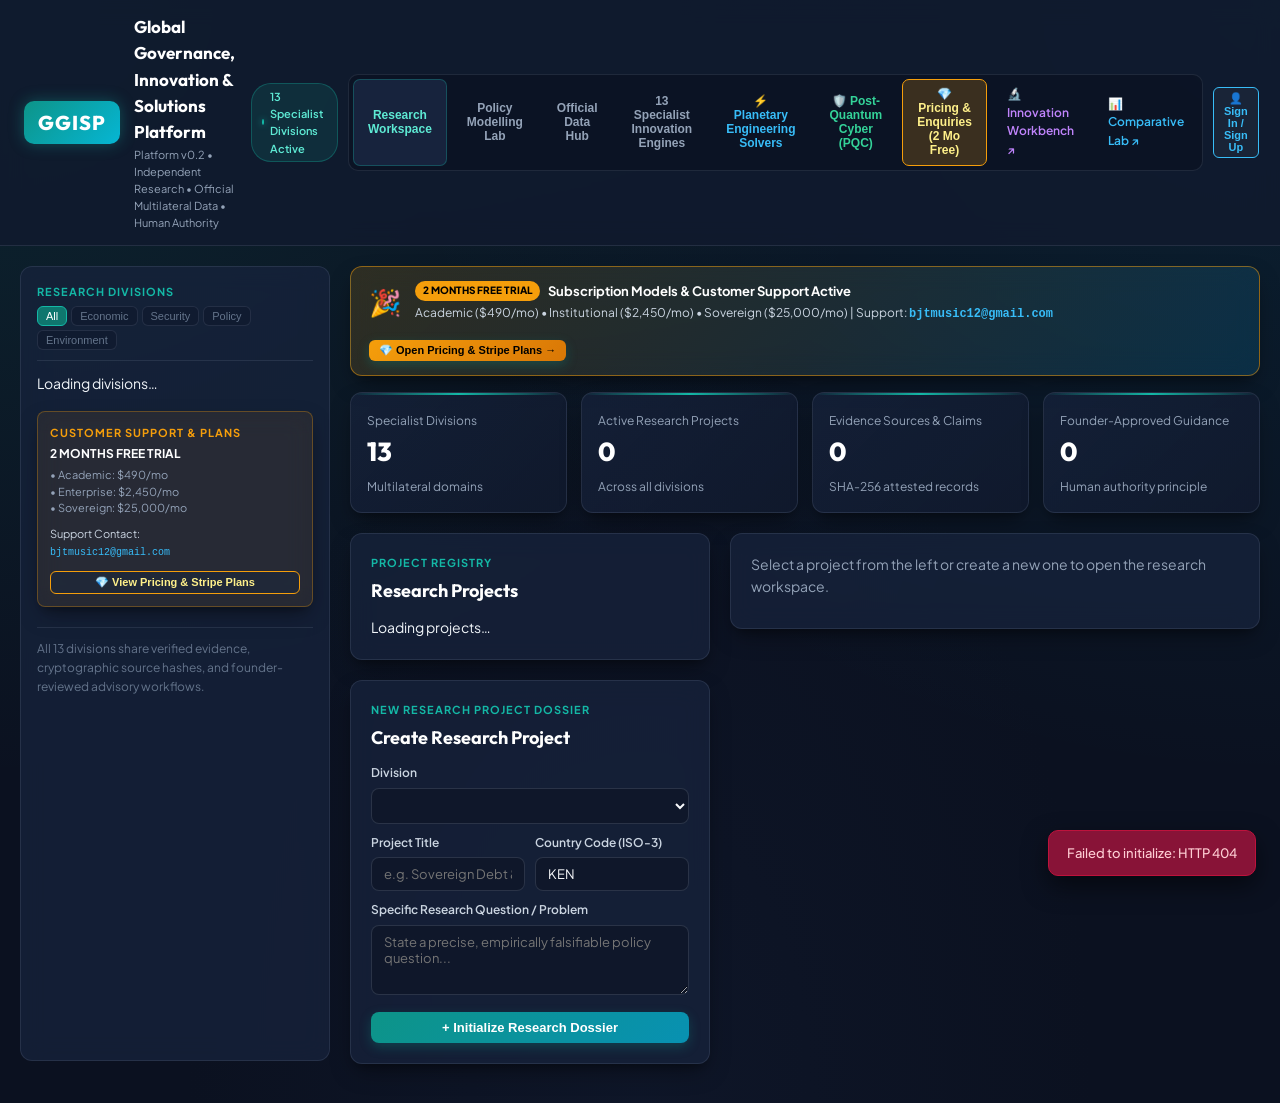
==== commit ae22055c: "fix(pricing): add homepage pricing banner, sidebar support desk, direct /pricing routes, hash router" ====
--- a/ggisp/index.html
+++ b/ggisp/index.html
@@ -400,7 +400,7 @@
       <button class="nav-btn" data-tab="specialist">13 Specialist Innovation Engines</button>
       <button class="nav-btn" data-tab="engineering" style="color: #38bdf8; font-weight: 700;">⚡ Planetary Engineering Solvers</button>
       <button class="nav-btn" data-tab="pqc" style="color: #34d399; font-weight: 700;">🛡️ Post-Quantum Cyber (PQC)</button>
-      <button class="nav-btn" data-tab="pricing" style="color: #f59e0b; font-weight: 700;">💎 Pricing & Enquiries (2 Mo Free)</button>
+      <button class="nav-btn" data-tab="pricing" id="navBtnPricing" style="background: rgba(245, 158, 11, 0.2); border: 1px solid #f59e0b; color: #fef08a; font-weight: 800;">💎 Pricing & Enquiries (2 Mo Free)</button>
       <a href="/workbench" target="_blank" class="nav-btn" style="color:#c084fc; text-decoration:none; display:inline-flex; align-items:center; gap:4px;">🔬 Innovation Workbench ↗</a>
       <a href="/lab" target="_blank" class="nav-btn" style="color:#38bdf8; text-decoration:none; display:inline-flex; align-items:center; gap:4px;">📊 Comparative Lab ↗</a>
     </div>
@@ -429,6 +429,25 @@
       <button class="df-btn" data-family="environment">Environment</button>
     </div>
     <div id="domainList">Loading divisions…</div>
+
+    <!-- Customer Support & Pricing Sidebar Widget -->
+    <div class="panel" style="margin-top: 16px; background: rgba(245, 158, 11, 0.08); border: 1px solid rgba(245, 158, 11, 0.3); padding: 12px; border-radius: 8px;">
+      <div class="eyebrow" style="color: #f59e0b; margin-bottom: 4px;">CUSTOMER SUPPORT & PLANS</div>
+      <div style="font-size: 12px; font-weight: 700; color: #fff; margin-bottom: 4px;">2 MONTHS FREE TRIAL</div>
+      <div style="font-size: 11px; color: var(--text-muted); line-height: 1.5; margin-bottom: 8px;">
+        • Academic: $490/mo<br>
+        • Enterprise: $2,450/mo<br>
+        • Sovereign: $25,000/mo
+      </div>
+      <div style="font-size: 11px; color: #cbd5e1; margin-bottom: 10px;">
+        Support Contact:<br>
+        <code style="color: #38bdf8; font-size: 10px; word-break: break-all;">bjtmusic12@gmail.com</code>
+      </div>
+      <button class="btn btn-secondary btn-sm" onclick="switchTab('pricing')" style="width: 100%; justify-content: center; border-color: #f59e0b; color: #fef08a; cursor: pointer; font-size: 11px; font-weight: 700;">
+        💎 View Pricing & Stripe Plans
+      </button>
+    </div>
+
     <div style="margin-top: 16px; padding-top: 12px; border-top: 1px solid var(--border);" class="help">
       All 13 divisions share verified evidence, cryptographic source hashes, and founder-reviewed advisory workflows.
     </div>
@@ -436,6 +455,27 @@
 
   <!-- Main View -->
   <main>
+    <!-- Prominent Global Launch & Pricing Announcement Banner -->
+    <div class="panel" style="background: linear-gradient(135deg, rgba(245, 158, 11, 0.15), rgba(14, 165, 233, 0.15)); border: 1px solid rgba(245, 158, 11, 0.5); margin-bottom: 16px; padding: 14px 18px; display: flex; align-items: center; justify-content: space-between; gap: 16px; flex-wrap: wrap;">
+      <div style="display: flex; align-items: center; gap: 14px;">
+        <span style="font-size: 26px;">🎉</span>
+        <div>
+          <div style="display: flex; align-items: center; gap: 8px; flex-wrap: wrap;">
+            <span class="badge" style="background: #f59e0b; color: #000; font-weight: 800; font-size: 10px; padding: 2px 8px;">2 MONTHS FREE TRIAL</span>
+            <span style="font-size: 13px; font-weight: 700; color: #fff;">Subscription Models & Customer Support Active</span>
+          </div>
+          <div style="font-size: 12px; color: #cbd5e1; margin-top: 3px;">
+            Academic ($490/mo) • Institutional ($2,450/mo) • Sovereign ($25,000/mo) | Support: <code style="color: #38bdf8; font-weight: 700;">bjtmusic12@gmail.com</code>
+          </div>
+        </div>
+      </div>
+      <div style="display: flex; gap: 8px; align-items: center;">
+        <button class="btn btn-primary btn-sm" onclick="switchTab('pricing')" style="background: linear-gradient(135deg, #f59e0b, #d97706); color: #000; font-weight: 800; cursor: pointer; display: flex; align-items: center; gap: 5px;">
+          💎 Open Pricing & Stripe Plans →
+        </button>
+      </div>
+    </div>
+
     <div class="metrics" id="metricsBar">
       <div class="metric-card"><small>Specialist Divisions</small><div class="metric-num">13</div><small>Multilateral domains</small></div>
       <div class="metric-card"><small>Active Research Projects</small><div class="metric-num" id="metricProjects">0</div><small>Across all divisions</small></div>
@@ -456,7 +496,7 @@
 
           <!-- Create Project -->
           <div class="panel">
-            <div class="eyebrow">NEW ENQUIRY</div>
+            <div class="eyebrow">NEW RESEARCH PROJECT DOSSIER</div>
             <h2>Create Research Project</h2>
             <form id="createProjectForm">
               <div style="margin-bottom: 10px;">
@@ -980,9 +1020,14 @@
               <li>✓ Standard email support (<code style="color:#38bdf8;">bjtmusic12@gmail.com</code>)</li>
             </ul>
           </div>
-          <button class="btn btn-secondary select-plan-btn" data-plan="academic" style="width: 100%; justify-content: center; border-color: #38bdf8; color: #38bdf8; cursor:pointer;">
-            Activate 2-Month Free Trial
-          </button>
+          <div>
+            <a href="https://buy.stripe.com/test_28E14f26D7mt5BfbSvcjS0y" target="_blank" rel="noopener noreferrer" class="btn btn-primary" style="width: 100%; justify-content: center; text-decoration: none; margin-bottom: 8px; font-weight: 700; background: linear-gradient(135deg, #0d9488, #0284c7); display: flex; align-items: center; gap: 6px; box-sizing: border-box;">
+              💳 Pay with Stripe ($490/mo)
+            </a>
+            <button class="btn btn-secondary select-plan-btn" data-plan="academic" style="width: 100%; justify-content: center; border-color: #38bdf8; color: #38bdf8; cursor: pointer; font-size: 11px; box-sizing: border-box;">
+              Activate 2-Month Free Trial / Invoice
+            </button>
+          </div>
         </div>
 
         <!-- Plan 2: Institutional & Enterprise (Featured) -->
@@ -1015,9 +1060,14 @@
               <li>✓ <b>Priority 24/7 technical and methodology support</b></li>
             </ul>
           </div>
-          <button class="btn btn-gold select-plan-btn" data-plan="enterprise" style="width: 100%; justify-content: center; font-weight: 700; cursor:pointer;">
-            Activate 2-Month Free Trial
-          </button>
+          <div>
+            <a href="https://buy.stripe.com/test_7sY4gr6mT0Y5fbP2hVcjS0z" target="_blank" rel="noopener noreferrer" class="btn btn-gold" style="width: 100%; justify-content: center; text-decoration: none; margin-bottom: 8px; font-weight: 700; display: flex; align-items: center; gap: 6px; box-sizing: border-box;">
+              💳 Pay with Stripe ($2,450/mo)
+            </a>
+            <button class="btn btn-secondary select-plan-btn" data-plan="enterprise" style="width: 100%; justify-content: center; border-color: #f59e0b; color: #fef08a; cursor: pointer; font-size: 11px; box-sizing: border-box;">
+              Activate 2-Month Free Trial / Invoice
+            </button>
+          </div>
         </div>
 
         <!-- Plan 3: Sovereign & Multilateral Alliance -->
@@ -1047,9 +1097,14 @@
               <li>✓ Dedicated Executive Account Officer</li>
             </ul>
           </div>
-          <button class="btn btn-secondary select-plan-btn" data-plan="sovereign" style="width: 100%; justify-content: center; border-color: #a855f7; color: #c084fc; cursor:pointer;">
-            Request Sovereign Onboarding
-          </button>
+          <div>
+            <a href="https://buy.stripe.com/test_3cI9AL7qX2290gV2hVcjS0A" target="_blank" rel="noopener noreferrer" class="btn btn-primary" style="width: 100%; justify-content: center; text-decoration: none; margin-bottom: 8px; font-weight: 700; background: linear-gradient(135deg, #7e22ce, #9333ea); display: flex; align-items: center; gap: 6px; box-sizing: border-box;">
+              💳 Pay with Stripe ($25,000/mo)
+            </a>
+            <button class="btn btn-secondary select-plan-btn" data-plan="sovereign" style="width: 100%; justify-content: center; border-color: #a855f7; color: #c084fc; cursor: pointer; font-size: 11px; box-sizing: border-box;">
+              Request Sovereign Onboarding / Wire
+            </button>
+          </div>
         </div>
 
       </div>
@@ -1219,12 +1274,16 @@
 const tag = (type, text) => `<span class="tag ${type}">${esc(text)}</span>`;
 
 async function api(url, options = {}) {
+  let finalUrl = url;
+  if (window.location.protocol === 'file:' && url.startsWith('/')) {
+    finalUrl = 'http://127.0.0.1:8000' + url;
+  }
   const token = localStorage.getItem('ggisp_auth_token');
   const headers = { 'Content-Type': 'application/json', ...(options.headers || {}) };
   if (token && !headers['Authorization']) {
     headers['Authorization'] = 'Bearer ' + token;
   }
-  const resp = await fetch(url, {
+  const resp = await fetch(finalUrl, {
     ...options,
     headers
   });
@@ -1246,16 +1305,38 @@
 }
 
 // ---------------- Navigation & Tabs ----------------
+function switchTab(tabName) {
+  document.querySelectorAll('.nav-btn[data-tab]').forEach(b => b.classList.remove('active'));
+  const targetBtn = document.querySelector(`.nav-btn[data-tab="${tabName}"]`);
+  if (targetBtn) targetBtn.classList.add('active');
+  document.querySelectorAll('.tab-content').forEach(tc => tc.style.display = 'none');
+  const targetTab = $('tab-' + tabName);
+  if (targetTab) {
+    targetTab.style.display = 'block';
+    state.activeTab = tabName;
+    window.scrollTo({ top: 0, behavior: 'smooth' });
+  }
+  if (tabName === 'specialist' && (!state.specialistCatalog || !state.specialistCatalog.length)) {
+    loadSpecialistCatalog();
+  }
+}
+window.switchTab = switchTab;
+
+function checkRoute() {
+  const hash = (window.location.hash || '').replace('#', '').toLowerCase();
+  const path = (window.location.pathname || '').toLowerCase();
+  if (hash === 'pricing' || hash === 'enquiries' || hash === 'plans' || path === '/pricing' || path === '/enquiries') {
+    switchTab('pricing');
+  } else if (hash && $('tab-' + hash)) {
+    switchTab(hash);
+  }
+}
+window.addEventListener('hashchange', checkRoute);
+window.addEventListener('popstate', checkRoute);
+
 document.querySelectorAll('.nav-btn[data-tab]').forEach(btn => {
   btn.addEventListener('click', () => {
-    document.querySelectorAll('.nav-btn[data-tab]').forEach(b => b.classList.remove('active'));
-    btn.classList.add('active');
-    document.querySelectorAll('.tab-content').forEach(tc => tc.style.display = 'none');
-    $('tab-' + btn.dataset.tab).style.display = 'block';
-    state.activeTab = btn.dataset.tab;
-    if (btn.dataset.tab === 'specialist' && (!state.specialistCatalog || !state.specialistCatalog.length)) {
-      loadSpecialistCatalog();
-    }
+    switchTab(btn.dataset.tab);
   });
 });
 
@@ -1308,6 +1389,7 @@
     loadOfficialData('KEN');
     await loadSpecialistCatalog();
     await checkAuthStatus();
+    checkRoute();
   } catch (err) {
     notify('Failed to initialize: ' + err.message, 'error');
   }
@@ -2683,11 +2765,16 @@
   }
 });
 
-// ---------------- Pricing Models & Customer Enquiries ----------------
 $('btnCopySupportEmail')?.addEventListener('click', () => {
-  navigator.clipboard.writeText('bjtmusic12@gmail.com').then(() => {
-    notify('Support email (bjtmusic12@gmail.com) copied to clipboard', 'success');
-  });
+  if (navigator.clipboard && navigator.clipboard.writeText) {
+    navigator.clipboard.writeText('bjtmusic12@gmail.com').then(() => {
+      notify('Support email (bjtmusic12@gmail.com) copied to clipboard', 'success');
+    }).catch(() => {
+      prompt('Copy customer support email:', 'bjtmusic12@gmail.com');
+    });
+  } else {
+    prompt('Copy customer support email:', 'bjtmusic12@gmail.com');
+  }
 });
 
 $('btnScrollToForm')?.addEventListener('click', () => {
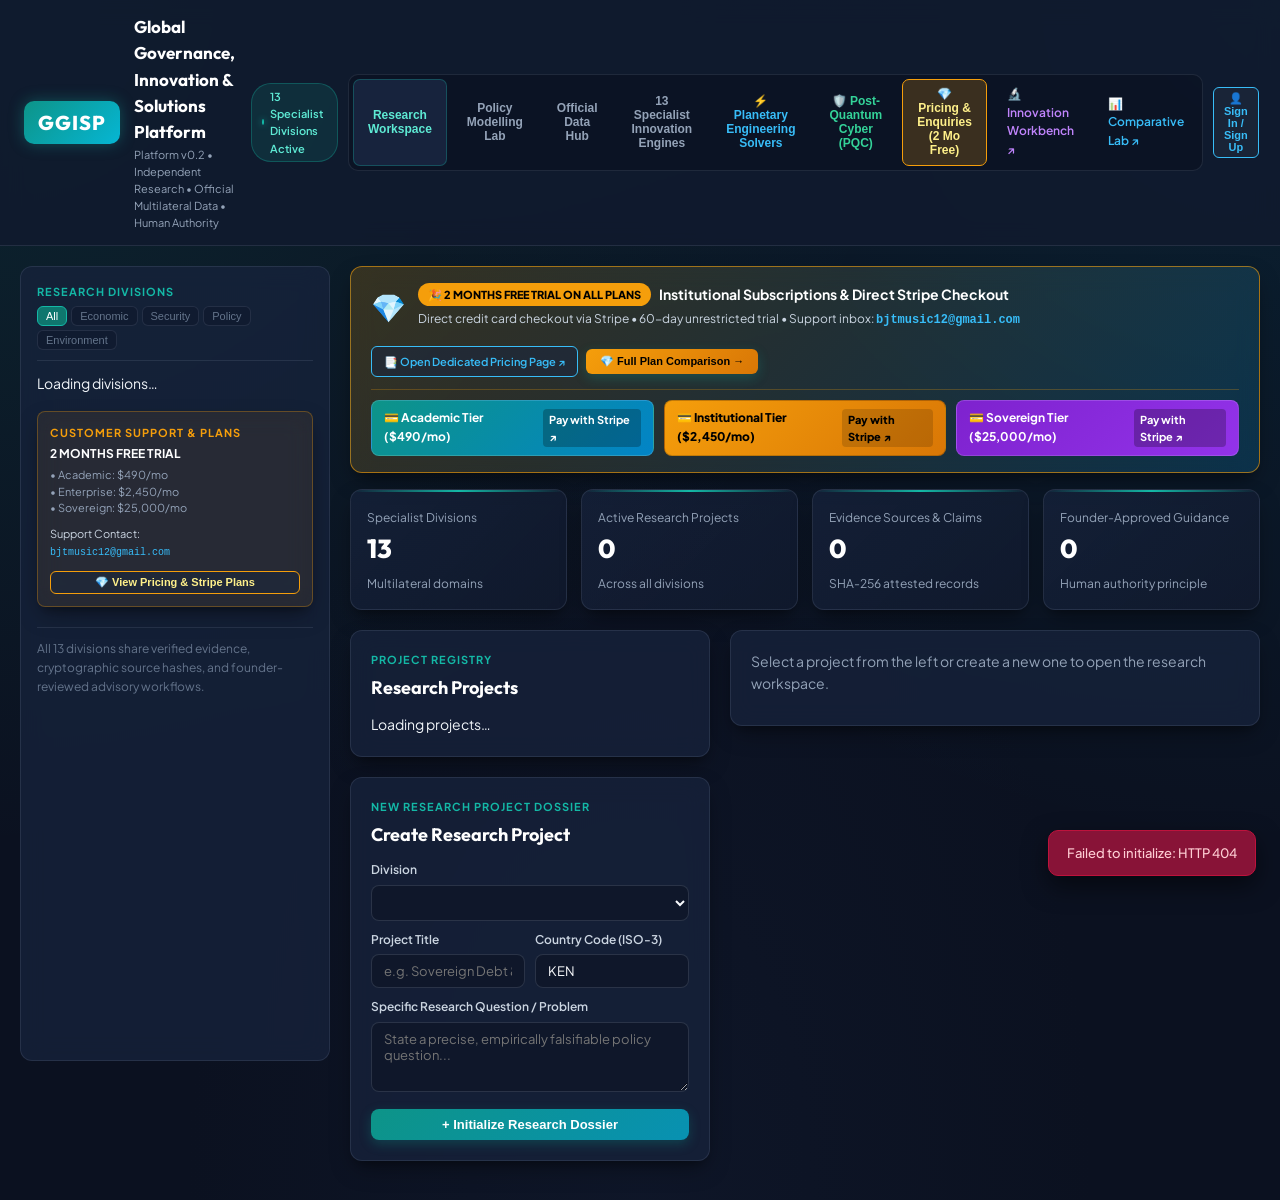
==== commit 043a217b: "feat(pricing): add direct Stripe quick links to top banner, standalone pricing.html, smooth scroll t" ====
--- a/ggisp/index.html
+++ b/ggisp/index.html
@@ -455,24 +455,45 @@
 
   <!-- Main View -->
   <main>
-    <!-- Prominent Global Launch & Pricing Announcement Banner -->
-    <div class="panel" style="background: linear-gradient(135deg, rgba(245, 158, 11, 0.15), rgba(14, 165, 233, 0.15)); border: 1px solid rgba(245, 158, 11, 0.5); margin-bottom: 16px; padding: 14px 18px; display: flex; align-items: center; justify-content: space-between; gap: 16px; flex-wrap: wrap;">
-      <div style="display: flex; align-items: center; gap: 14px;">
-        <span style="font-size: 26px;">🎉</span>
-        <div>
-          <div style="display: flex; align-items: center; gap: 8px; flex-wrap: wrap;">
-            <span class="badge" style="background: #f59e0b; color: #000; font-weight: 800; font-size: 10px; padding: 2px 8px;">2 MONTHS FREE TRIAL</span>
-            <span style="font-size: 13px; font-weight: 700; color: #fff;">Subscription Models & Customer Support Active</span>
-          </div>
-          <div style="font-size: 12px; color: #cbd5e1; margin-top: 3px;">
-            Academic ($490/mo) • Institutional ($2,450/mo) • Sovereign ($25,000/mo) | Support: <code style="color: #38bdf8; font-weight: 700;">bjtmusic12@gmail.com</code>
-          </div>
-        </div>
-      </div>
-      <div style="display: flex; gap: 8px; align-items: center;">
-        <button class="btn btn-primary btn-sm" onclick="switchTab('pricing')" style="background: linear-gradient(135deg, #f59e0b, #d97706); color: #000; font-weight: 800; cursor: pointer; display: flex; align-items: center; gap: 5px;">
-          💎 Open Pricing & Stripe Plans →
-        </button>
+    <!-- Prominent Global Launch & Pricing Announcement Banner with Direct Stripe Links -->
+    <div class="panel" style="background: linear-gradient(135deg, rgba(245, 158, 11, 0.18), rgba(14, 165, 233, 0.18)); border: 1px solid rgba(245, 158, 11, 0.6); margin-bottom: 16px; padding: 16px 20px;">
+      <div style="display: flex; align-items: center; justify-content: space-between; gap: 16px; flex-wrap: wrap; margin-bottom: 12px;">
+        <div style="display: flex; align-items: center; gap: 12px;">
+          <span style="font-size: 28px;">💎</span>
+          <div>
+            <div style="display: flex; align-items: center; gap: 8px; flex-wrap: wrap;">
+              <span class="badge" style="background: #f59e0b; color: #000; font-weight: 800; font-size: 11px; padding: 3px 10px;">🎉 2 MONTHS FREE TRIAL ON ALL PLANS</span>
+              <span style="font-size: 14px; font-weight: 700; color: #fff;">Institutional Subscriptions & Direct Stripe Checkout</span>
+            </div>
+            <div style="font-size: 12px; color: #cbd5e1; margin-top: 4px;">
+              Direct credit card checkout via Stripe • 60-day unrestricted trial • Support inbox: <code style="color: #38bdf8; font-weight: 700;">bjtmusic12@gmail.com</code>
+            </div>
+          </div>
+        </div>
+        <div style="display: flex; gap: 8px; align-items: center; flex-wrap: wrap;">
+          <a href="/pricing" target="_blank" class="btn btn-secondary btn-sm" style="font-size: 11px; text-decoration: none; display: inline-flex; align-items: center; gap: 4px; border-color: #38bdf8; color: #38bdf8; padding: 6px 12px;">
+            📑 Open Dedicated Pricing Page ↗
+          </a>
+          <button class="btn btn-primary btn-sm" onclick="switchTab('pricing')" style="background: linear-gradient(135deg, #f59e0b, #d97706); color: #000; font-weight: 800; cursor: pointer; display: flex; align-items: center; gap: 5px; padding: 6px 14px;">
+            💎 Full Plan Comparison →
+          </button>
+        </div>
+      </div>
+
+      <!-- Quick Stripe Direct Payment Links Row -->
+      <div style="display: grid; grid-template-columns: repeat(auto-fit, minmax(240px, 1fr)); gap: 10px; padding-top: 10px; border-top: 1px solid rgba(245, 158, 11, 0.25);">
+        <a href="https://buy.stripe.com/test_28E14f26D7mt5BfbSvcjS0y" target="_blank" rel="noopener noreferrer" style="background: linear-gradient(135deg, #0d9488, #0284c7); color: #fff; padding: 8px 12px; border-radius: 8px; text-decoration: none; font-size: 12px; font-weight: 700; display: flex; align-items: center; justify-content: space-between; border: 1px solid rgba(255,255,255,0.15);">
+          <span>💳 Academic Tier ($490/mo)</span>
+          <span style="font-size: 11px; background: rgba(0,0,0,0.25); padding: 2px 6px; border-radius: 4px;">Pay with Stripe ↗</span>
+        </a>
+        <a href="https://buy.stripe.com/test_7sY4gr6mT0Y5fbP2hVcjS0z" target="_blank" rel="noopener noreferrer" style="background: linear-gradient(135deg, #f59e0b, #d97706); color: #000; padding: 8px 12px; border-radius: 8px; text-decoration: none; font-size: 12px; font-weight: 800; display: flex; align-items: center; justify-content: space-between; border: 1px solid rgba(0,0,0,0.2);">
+          <span>💳 Institutional Tier ($2,450/mo)</span>
+          <span style="font-size: 11px; background: rgba(0,0,0,0.15); padding: 2px 6px; border-radius: 4px;">Pay with Stripe ↗</span>
+        </a>
+        <a href="https://buy.stripe.com/test_3cI9AL7qX2290gV2hVcjS0A" target="_blank" rel="noopener noreferrer" style="background: linear-gradient(135deg, #7e22ce, #9333ea); color: #fff; padding: 8px 12px; border-radius: 8px; text-decoration: none; font-size: 12px; font-weight: 700; display: flex; align-items: center; justify-content: space-between; border: 1px solid rgba(255,255,255,0.15);">
+          <span>💳 Sovereign Tier ($25,000/mo)</span>
+          <span style="font-size: 11px; background: rgba(0,0,0,0.25); padding: 2px 6px; border-radius: 4px;">Pay with Stripe ↗</span>
+        </a>
       </div>
     </div>
 
@@ -1314,7 +1335,13 @@
   if (targetTab) {
     targetTab.style.display = 'block';
     state.activeTab = tabName;
-    window.scrollTo({ top: 0, behavior: 'smooth' });
+    if (tabName === 'pricing') {
+      if ($('metricsBar')) $('metricsBar').style.display = 'none';
+      targetTab.scrollIntoView({ behavior: 'smooth', block: 'start' });
+    } else {
+      if ($('metricsBar')) $('metricsBar').style.display = 'grid';
+      window.scrollTo({ top: 0, behavior: 'smooth' });
+    }
   }
   if (tabName === 'specialist' && (!state.specialistCatalog || !state.specialistCatalog.length)) {
     loadSpecialistCatalog();
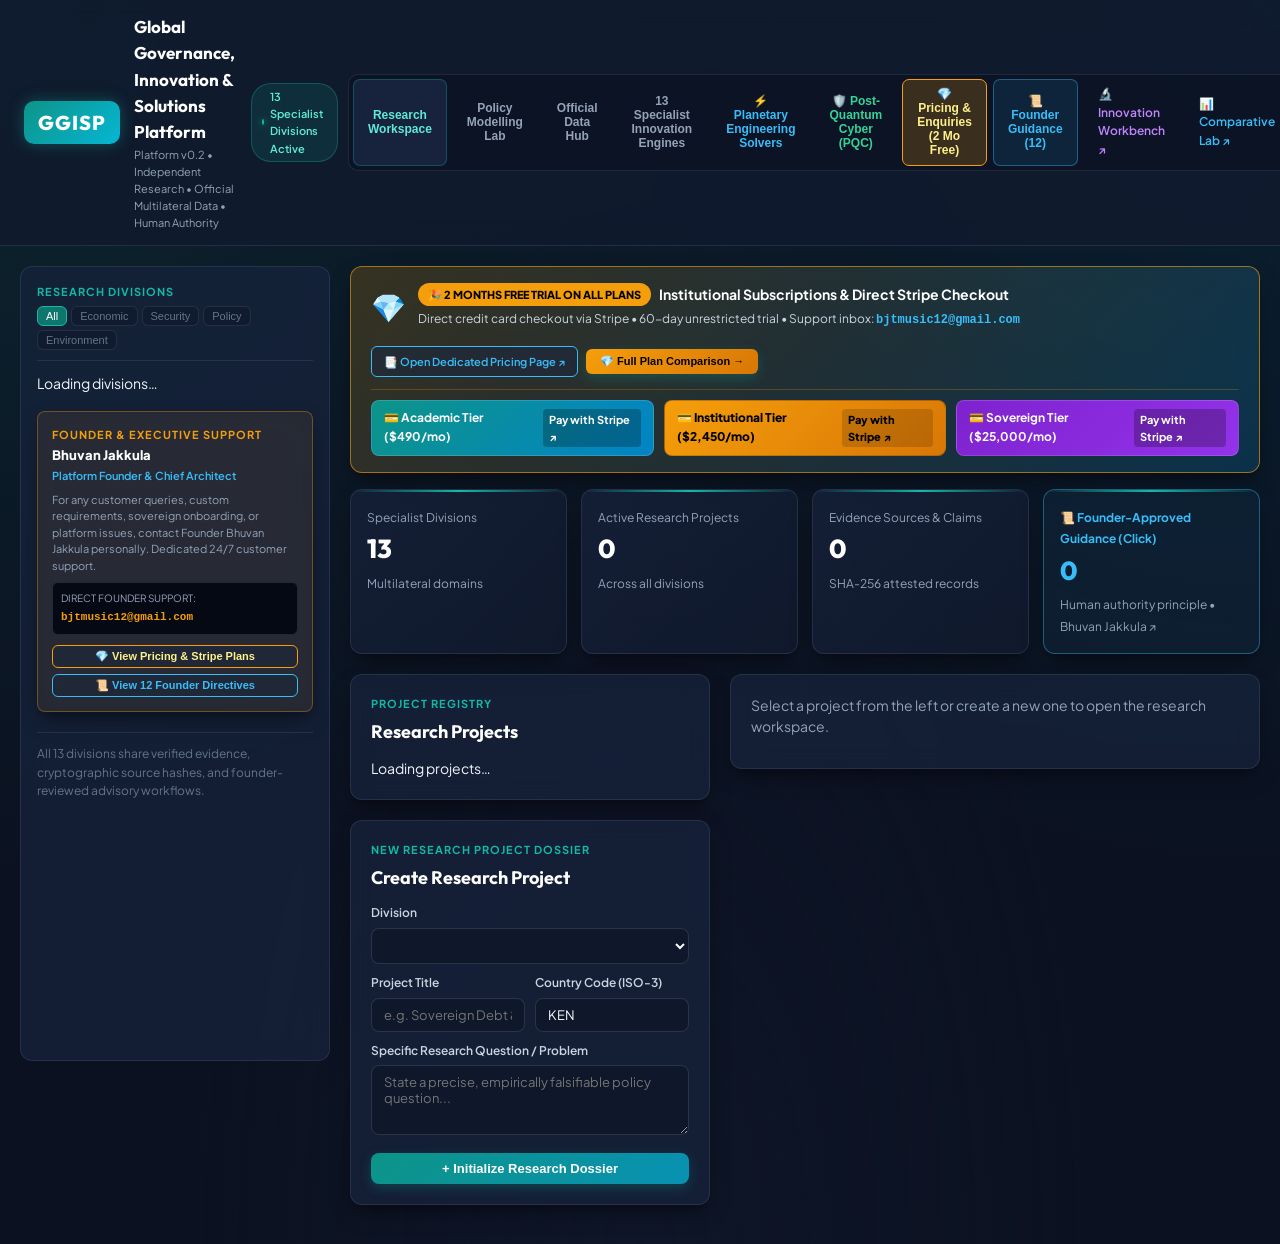
==== commit 99af1eab: "feat: gate customer services with sign-in, activate 12 Founder Directives modal, and add Founder Bhu" ====
--- a/ggisp/index.html
+++ b/ggisp/index.html
@@ -401,6 +401,7 @@
       <button class="nav-btn" data-tab="engineering" style="color: #38bdf8; font-weight: 700;">⚡ Planetary Engineering Solvers</button>
       <button class="nav-btn" data-tab="pqc" style="color: #34d399; font-weight: 700;">🛡️ Post-Quantum Cyber (PQC)</button>
       <button class="nav-btn" data-tab="pricing" id="navBtnPricing" style="background: rgba(245, 158, 11, 0.2); border: 1px solid #f59e0b; color: #fef08a; font-weight: 800;">💎 Pricing & Enquiries (2 Mo Free)</button>
+      <button class="nav-btn" onclick="openApprovedGuidanceModal()" style="color: #38bdf8; font-weight: 700; border: 1px solid rgba(56, 189, 248, 0.4); background: rgba(56, 189, 248, 0.1);">📜 Founder Guidance (12)</button>
       <a href="/workbench" target="_blank" class="nav-btn" style="color:#c084fc; text-decoration:none; display:inline-flex; align-items:center; gap:4px;">🔬 Innovation Workbench ↗</a>
       <a href="/lab" target="_blank" class="nav-btn" style="color:#38bdf8; text-decoration:none; display:inline-flex; align-items:center; gap:4px;">📊 Comparative Lab ↗</a>
     </div>
@@ -430,22 +431,26 @@
     </div>
     <div id="domainList">Loading divisions…</div>
 
-    <!-- Customer Support & Pricing Sidebar Widget -->
-    <div class="panel" style="margin-top: 16px; background: rgba(245, 158, 11, 0.08); border: 1px solid rgba(245, 158, 11, 0.3); padding: 12px; border-radius: 8px;">
-      <div class="eyebrow" style="color: #f59e0b; margin-bottom: 4px;">CUSTOMER SUPPORT & PLANS</div>
-      <div style="font-size: 12px; font-weight: 700; color: #fff; margin-bottom: 4px;">2 MONTHS FREE TRIAL</div>
+    <!-- Customer Support & Founder Advisory Sidebar Widget -->
+    <div class="panel" style="margin-top: 16px; background: rgba(245, 158, 11, 0.08); border: 1px solid rgba(245, 158, 11, 0.35); padding: 14px; border-radius: 8px;">
+      <div class="eyebrow" style="color: #f59e0b; margin-bottom: 2px;">FOUNDER & EXECUTIVE SUPPORT</div>
+      <div style="font-size: 13px; font-weight: 800; color: #fff; margin-bottom: 2px;">Bhuvan Jakkula</div>
+      <div style="font-size: 11px; color: #38bdf8; font-weight: 600; margin-bottom: 8px;">Platform Founder & Chief Architect</div>
       <div style="font-size: 11px; color: var(--text-muted); line-height: 1.5; margin-bottom: 8px;">
-        • Academic: $490/mo<br>
-        • Enterprise: $2,450/mo<br>
-        • Sovereign: $25,000/mo
-      </div>
-      <div style="font-size: 11px; color: #cbd5e1; margin-bottom: 10px;">
-        Support Contact:<br>
-        <code style="color: #38bdf8; font-size: 10px; word-break: break-all;">bjtmusic12@gmail.com</code>
-      </div>
-      <button class="btn btn-secondary btn-sm" onclick="switchTab('pricing')" style="width: 100%; justify-content: center; border-color: #f59e0b; color: #fef08a; cursor: pointer; font-size: 11px; font-weight: 700;">
-        💎 View Pricing & Stripe Plans
-      </button>
+        For any customer queries, custom requirements, sovereign onboarding, or platform issues, contact Founder Bhuvan Jakkula personally. Dedicated 24/7 customer support.
+      </div>
+      <div style="font-size: 11px; color: #cbd5e1; margin-bottom: 10px; background: #050914; padding: 8px; border-radius: 6px; border: 1px solid #1e293b;">
+        <div style="font-size: 10px; color: #94a3b8; text-transform: uppercase;">Direct Founder Support:</div>
+        <code style="color: #f59e0b; font-size: 11px; font-weight: 700; word-break: break-all;">bjtmusic12@gmail.com</code>
+      </div>
+      <div style="display: flex; flex-direction: column; gap: 6px;">
+        <button class="btn btn-secondary btn-sm" onclick="switchTab('pricing')" style="width: 100%; justify-content: center; border-color: #f59e0b; color: #fef08a; cursor: pointer; font-size: 11px; font-weight: 700;">
+          💎 View Pricing & Stripe Plans
+        </button>
+        <button class="btn btn-secondary btn-sm" onclick="openApprovedGuidanceModal()" style="width: 100%; justify-content: center; border-color: #38bdf8; color: #38bdf8; cursor: pointer; font-size: 11px; font-weight: 600;">
+          📜 View 12 Founder Directives
+        </button>
+      </div>
     </div>
 
     <div style="margin-top: 16px; padding-top: 12px; border-top: 1px solid var(--border);" class="help">
@@ -501,7 +506,11 @@
       <div class="metric-card"><small>Specialist Divisions</small><div class="metric-num">13</div><small>Multilateral domains</small></div>
       <div class="metric-card"><small>Active Research Projects</small><div class="metric-num" id="metricProjects">0</div><small>Across all divisions</small></div>
       <div class="metric-card"><small>Evidence Sources & Claims</small><div class="metric-num" id="metricEvidence">0</div><small>SHA-256 attested records</small></div>
-      <div class="metric-card"><small>Founder-Approved Guidance</small><div class="metric-num" id="metricApproved">0</div><small>Human authority principle</small></div>
+      <div class="metric-card" id="cardApprovedGuidance" onclick="openApprovedGuidanceModal()" style="cursor: pointer; border: 1px solid rgba(56, 189, 248, 0.4); background: rgba(56, 189, 248, 0.05); transition: all 0.2s;" title="Click to view all 12 Founder-Approved Policy Directives by Bhuvan Jakkula">
+        <small style="color: #38bdf8; font-weight: 700;">📜 Founder-Approved Guidance (Click)</small>
+        <div class="metric-num" id="metricApproved" style="color: #38bdf8;">0</div>
+        <small>Human authority principle • Bhuvan Jakkula ↗</small>
+      </div>
     </div>
 
     <!-- TAB 1: WORKSPACE -->
@@ -1133,32 +1142,37 @@
       <!-- Customer Enquiries & Support Desk -->
       <div class="grid-2">
         <!-- Direct Support Card -->
-        <div class="panel" style="background: rgba(15, 23, 42, 0.85); border-color: rgba(56, 189, 248, 0.4);">
-          <div class="eyebrow" style="color: #38bdf8;">CUSTOMER SUPPORT & DIRECT ENQUIRIES</div>
-          <h3 style="margin-top: 2px;">Contact Global Advisory & Support</h3>
+        <div class="panel" style="background: rgba(15, 23, 42, 0.85); border-color: rgba(245, 158, 11, 0.45);">
+          <div class="eyebrow" style="color: #f59e0b;">FOUNDER & EXECUTIVE CUSTOMER SUPPORT</div>
+          <h3 style="margin-top: 2px;">Contact Founder Bhuvan Jakkula Personally</h3>
           <p style="font-size: 13px; color: var(--text-muted); line-height: 1.6;">
-            Have questions regarding sovereign deployment, customized quantitative engines, or activating your 2-month institutional free trial? Our team is available directly.
+            Have queries, technical questions, sovereign onboarding needs, or issues with your subscription or data engines? Contact <b>Founder Bhuvan Jakkula</b> personally. Dedicated 24/7 customer support to resolve customer issues and guide quantitative implementations.
           </p>
 
           <div style="background: #050914; border: 1px solid #1e293b; border-radius: 10px; padding: 16px; margin: 16px 0;">
             <div style="font-size: 11px; text-transform: uppercase; color: var(--text-dim); letter-spacing: 1px; margin-bottom: 4px;">
-              OFFICIAL CUSTOMER SUPPORT INBOX
+              FOUNDER'S DIRECT CUSTOMER SUPPORT LINE
             </div>
             <div style="display: flex; align-items: center; justify-content: space-between; flex-wrap: wrap; gap: 8px;">
-              <code style="font-size: 16px; color: #f59e0b; font-weight: 700; word-break: break-all;">bjtmusic12@gmail.com</code>
+              <code style="font-size: 18px; color: #f59e0b; font-weight: 800; word-break: break-all;">bjtmusic12@gmail.com</code>
               <button id="btnCopySupportEmail" class="btn btn-sm btn-secondary" style="font-size: 11px; cursor:pointer;">
                 📋 Copy Email
               </button>
             </div>
             <div style="font-size: 11px; color: #94a3b8; margin-top: 8px;">
-              Response Window: Standard within 4 business hours • Institutional Priority within 1 hour
+              Contact: <b>Bhuvan Jakkula</b> (Founder & Chief Architect) • Always active for customer queries & support
             </div>
           </div>
 
           <div style="display: flex; gap: 10px; flex-wrap: wrap;">
-            <a href="mailto:bjtmusic12@gmail.com?subject=GGISP%20Platform%20Customer%20Enquiry%20-%20Free%20Trial" class="btn btn-primary" style="text-decoration: none; display: inline-flex; align-items: center; gap: 6px;">
-              📧 Send Direct Email
+            <a href="mailto:bjtmusic12@gmail.com?subject=GGISP%20Platform%20Query%20to%20Founder%20Bhuvan%20Jakkula" class="btn btn-primary" style="text-decoration: none; display: inline-flex; align-items: center; gap: 6px;">
+              📧 Email Founder Bhuvan Jakkula
             </a>
+            <button class="btn btn-secondary" onclick="openApprovedGuidanceModal()" style="border-color: #38bdf8; color: #38bdf8;">
+              📜 12 Founder Directives
+            </button>
+          </div>
+        </div>
             <button id="btnScrollToForm" class="btn btn-secondary" style="cursor:pointer;">
               ✍️ Fill Enquiry Form
             </button>
@@ -1278,6 +1292,51 @@
   </div>
 </div>
 
+<!-- Founder-Approved Policy Guidance Modal (12 Directives) -->
+<div id="guidanceModal" style="display:none; position:fixed; inset:0; background:rgba(3,7,18,0.88); backdrop-filter:blur(10px); z-index:1000; align-items:center; justify-content:center; padding:20px;">
+  <div style="background:#0b1120; border:1px solid #1e293b; border-radius:16px; width:95%; max-width:980px; max-height:90vh; display:flex; flex-direction:column; box-shadow:0 25px 60px -12px rgba(0,0,0,0.85); position:relative;">
+    <!-- Modal Header -->
+    <div style="padding:20px 24px; border-bottom:1px solid #1e293b; display:flex; align-items:center; justify-content:space-between; flex-wrap:wrap; gap:12px;">
+      <div>
+        <div style="display:flex; align-items:center; gap:8px;">
+          <span class="badge" style="background:#f59e0b; color:#000; font-weight:800; font-size:10px; padding:2px 8px;">HUMAN AUTHORITY PRINCIPLE</span>
+          <span style="font-size:11px; color:#38bdf8; font-weight:700;">12 Policy Directives Across Multilateral Domains</span>
+        </div>
+        <h2 style="margin:6px 0 2px 0; font-family:'Outfit', sans-serif; font-size:22px; color:#fff;">
+          🏛️ Founder-Approved Policy Guidance (12 Directives)
+        </h2>
+        <div style="font-size:12px; color:var(--text-muted);">
+          Personally Authored & Approved by <b>Founder Bhuvan Jakkula</b> • Rooted in verified empirical data and non-delegable human responsibility.
+        </div>
+      </div>
+      <button id="guidanceModalClose" style="background:transparent; border:0; color:#94a3b8; font-size:24px; cursor:pointer; line-height:1; padding:4px;" title="Close">✕</button>
+    </div>
+
+    <!-- Personal Founder Support & Queries Box -->
+    <div style="background:linear-gradient(135deg, rgba(245,158,11,0.12), rgba(2,132,199,0.08)); border-bottom:1px solid rgba(245,158,11,0.3); padding:14px 24px; display:flex; align-items:center; justify-content:space-between; flex-wrap:wrap; gap:12px;">
+      <div>
+        <div style="font-size:13px; font-weight:700; color:#fff;">
+          Have queries on these directives, or require custom sovereign policy models?
+        </div>
+        <div style="font-size:12px; color:#cbd5e1; margin-top:2px;">
+          Contact <b>Founder Bhuvan Jakkula</b> personally. Dedicated customer support for all customer issues, briefings, and sovereign SLAs.
+        </div>
+      </div>
+      <div style="display:flex; gap:10px; align-items:center; flex-wrap:wrap;">
+        <code style="color:#f59e0b; font-weight:700; font-size:13px; background:#050914; padding:5px 10px; border-radius:6px; border:1px solid #1e293b;">bjtmusic12@gmail.com</code>
+        <a href="mailto:bjtmusic12@gmail.com?subject=GGISP%20Policy%20Guidance%20Query%20to%20Founder%20Bhuvan%20Jakkula" class="btn btn-primary btn-sm" style="font-size:11px; text-decoration:none; padding:6px 14px; background:linear-gradient(135deg, #0284c7, #0369a1); display:inline-flex; align-items:center; gap:5px;">
+          ✉️ Contact Founder Personally
+        </a>
+      </div>
+    </div>
+
+    <!-- Guidance List Container -->
+    <div id="guidanceListContainer" style="overflow-y:auto; padding:20px 24px; flex:1; display:flex; flex-direction:column; gap:16px;">
+      <div style="color:#94a3b8; text-align:center; padding:30px;">Loading 12 Founder-Approved Policy Directives…</div>
+    </div>
+  </div>
+</div>
+
 <script>
 const state = {
   domains: [],
@@ -1287,12 +1346,25 @@
   familyFilter: 'all',
   currentDetail: null,
   cachedMacro: null,
-  lastSimResult: null
+  lastSimResult: null,
+  isAuthenticated: false,
+  currentUser: null,
+  isAuthor: false
 };
 
 const $ = id => document.getElementById(id);
 const esc = s => String(s ?? '').replace(/[&<>"']/g, c => ({'&':'&amp;','<':'&lt;','>':'&gt;','"':'&quot;',"'":'&#39;'}[c]));
 const tag = (type, text) => `<span class="tag ${type}">${esc(text)}</span>`;
+
+function requireAuth(actionDescription = 'access this platform service') {
+  if (!state.isAuthenticated) {
+    notify(`🔒 Please Sign In or Create an Account to ${actionDescription}.`, 'error');
+    if ($('authModal')) $('authModal').style.display = 'flex';
+    return false;
+  }
+  return true;
+}
+window.requireAuth = requireAuth;
 
 async function api(url, options = {}) {
   let finalUrl = url;
@@ -1878,6 +1950,13 @@
   const f = e.target;
   const id = f.id;
   e.preventDefault();
+
+  // Authentication gate: customers must sign up or sign in to use services
+  if (!['authSignInForm', 'authSignUpForm', 'customerEnquiryForm', 'pricingEnquiryForm'].includes(id)) {
+    if (!requireAuth('use this platform service')) {
+      return;
+    }
+  }
 
   try {
     if (id === 'createProjectForm') {
@@ -2689,6 +2768,9 @@
   try {
     const res = await api('/api/auth/me');
     if (res.authenticated && res.user) {
+      state.isAuthenticated = true;
+      state.currentUser = res.user;
+      state.isAuthor = Boolean(res.is_author);
       if ($('authModalBtn')) $('authModalBtn').style.display = 'none';
       if ($('userLoggedInPill')) $('userLoggedInPill').style.display = 'flex';
       if ($('userDisplayName')) $('userDisplayName').textContent = '👤 ' + (res.user.full_name || res.user.email);
@@ -2706,10 +2788,16 @@
         }
       }
     } else {
+      state.isAuthenticated = false;
+      state.currentUser = null;
+      state.isAuthor = false;
       if ($('authModalBtn')) $('authModalBtn').style.display = 'flex';
       if ($('userLoggedInPill')) $('userLoggedInPill').style.display = 'none';
     }
   } catch (e) {
+    state.isAuthenticated = false;
+    state.currentUser = null;
+    state.isAuthor = false;
     if ($('authModalBtn')) $('authModalBtn').style.display = 'flex';
     if ($('userLoggedInPill')) $('userLoggedInPill').style.display = 'none';
   }
@@ -2724,6 +2812,83 @@
 });
 window.addEventListener('click', (e) => {
   if (e.target === $('authModal')) $('authModal').style.display = 'none';
+  if (e.target === $('guidanceModal')) $('guidanceModal').style.display = 'none';
+});
+
+// ---------------- Founder-Approved Policy Guidance (Human Authority Principle) ----------------
+async function openApprovedGuidanceModal() {
+  const modal = $('guidanceModal');
+  if (modal) modal.style.display = 'flex';
+  const container = $('guidanceListContainer');
+  if (!container) return;
+  container.innerHTML = '<div style="color:#94a3b8; text-align:center; padding:30px;">Loading 12 Founder-Approved Policy Directives…</div>';
+
+  try {
+    const data = await api('/api/guidance/approved');
+    const items = data.guidance || [];
+    if (!items.length) {
+      container.innerHTML = '<div style="color:#94a3b8; text-align:center; padding:30px;">No approved guidance recorded.</div>';
+      return;
+    }
+
+    container.innerHTML = items.map((item, idx) => `
+      <div style="background:#050914; border:1px solid #1e293b; border-radius:12px; padding:18px; display:flex; flex-direction:column; gap:10px;">
+        <div style="display:flex; justify-content:space-between; align-items:flex-start; flex-wrap:wrap; gap:8px;">
+          <div>
+            <div style="display:flex; align-items:center; gap:8px; margin-bottom:4px;">
+              <span class="badge" style="background:rgba(56,189,248,0.15); border:1px solid #38bdf8; color:#bae6fd; font-size:10px;">
+                ${esc(item.domain_name || item.domain_slug)}
+              </span>
+              <span style="font-size:11px; color:#34d399; font-weight:700;">✓ Human Authority Principle Verified</span>
+            </div>
+            <h4 style="margin:0; font-size:16px; color:#fff; font-family:'Outfit', sans-serif;">
+              ${idx + 1}. ${esc(item.project_title)}
+            </h4>
+          </div>
+          <span style="font-size:11px; color:var(--text-dim); background:rgba(255,255,255,0.05); padding:3px 8px; border-radius:6px; font-family:monospace;">
+            Directive #${item.id}
+          </span>
+        </div>
+
+        <div style="background:rgba(15,23,42,0.6); border-left:3px solid #f59e0b; padding:12px 16px; border-radius:0 8px 8px 0;">
+          <div style="font-size:11px; font-weight:700; color:#f59e0b; text-transform:uppercase; letter-spacing:0.5px; margin-bottom:4px;">
+            Personally Authored Recommendation Statement:
+          </div>
+          <div style="font-size:13px; color:#f8fafc; line-height:1.6; font-weight:500;">
+            ${esc(item.recommendation)}
+          </div>
+        </div>
+
+        <div style="display:grid; grid-template-columns:1fr 1fr; gap:12px; font-size:12px;">
+          <div style="background:rgba(255,255,255,0.02); border:1px solid #1e293b; padding:12px; border-radius:8px;">
+            <b style="color:#38bdf8; display:block; margin-bottom:4px;">Strategic Rationale:</b>
+            <span style="color:#cbd5e1; line-height:1.5;">${esc(item.rationale)}</span>
+          </div>
+          <div style="background:rgba(255,255,255,0.02); border:1px solid #1e293b; padding:12px; border-radius:8px;">
+            <b style="color:#f43f5e; display:block; margin-bottom:4px;">Evaluated Risks & Trade-Offs:</b>
+            <span style="color:#cbd5e1; line-height:1.5;">${esc(item.risks)}</span>
+          </div>
+        </div>
+
+        <div style="display:flex; justify-content:space-between; align-items:center; flex-wrap:wrap; gap:8px; padding-top:8px; border-top:1px solid #1e293b; font-size:11px;">
+          <div style="color:var(--text-dim);">
+            ✍️ Personally approved by <b>Founder Bhuvan Jakkula</b> • Authority: ${esc(item.author || 'Founder')}
+          </div>
+          <a href="mailto:bjtmusic12@gmail.com?subject=Enquiry%20on%20Directive%20%23${item.id}%20(${encodeURIComponent(item.project_title)})" class="btn btn-secondary btn-sm" style="font-size:11px; padding:4px 10px; text-decoration:none; color:#38bdf8; border-color:#38bdf8;">
+            ✉️ Contact Founder Bhuvan Jakkula on this Directive
+          </a>
+        </div>
+      </div>
+    `).join('');
+  } catch (err) {
+    container.innerHTML = `<div style="color:#f43f5e; text-align:center; padding:30px;">Failed to load guidance: ${esc(err.message)}</div>`;
+  }
+}
+window.openApprovedGuidanceModal = openApprovedGuidanceModal;
+
+$('guidanceModalClose')?.addEventListener('click', () => {
+  $('guidanceModal').style.display = 'none';
+});
 });
 
 $('tabAuthSignInBtn')?.addEventListener('click', () => {
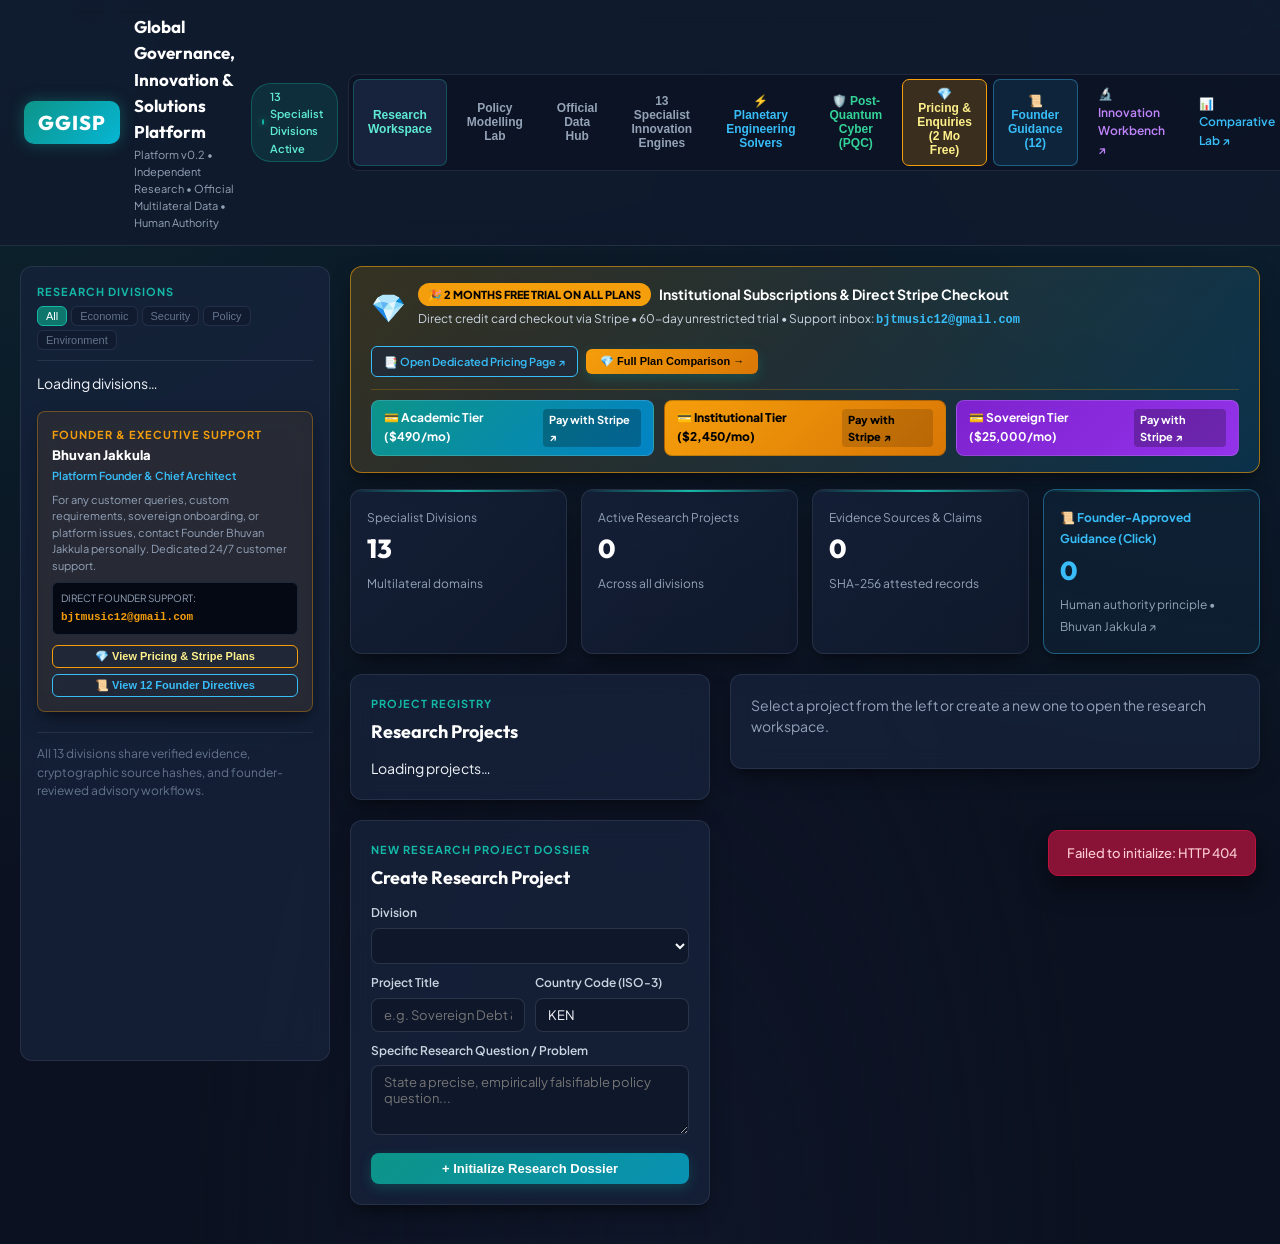
==== commit 4b5aff6f: "fix: resolve syntax error in index.html to allow dynamic loading of projects, metrics, and founder g" ====
--- a/ggisp/index.html
+++ b/ggisp/index.html
@@ -2889,7 +2889,6 @@
 $('guidanceModalClose')?.addEventListener('click', () => {
   $('guidanceModal').style.display = 'none';
 });
-});
 
 $('tabAuthSignInBtn')?.addEventListener('click', () => {
   $('tabAuthSignInBtn').classList.add('active');
